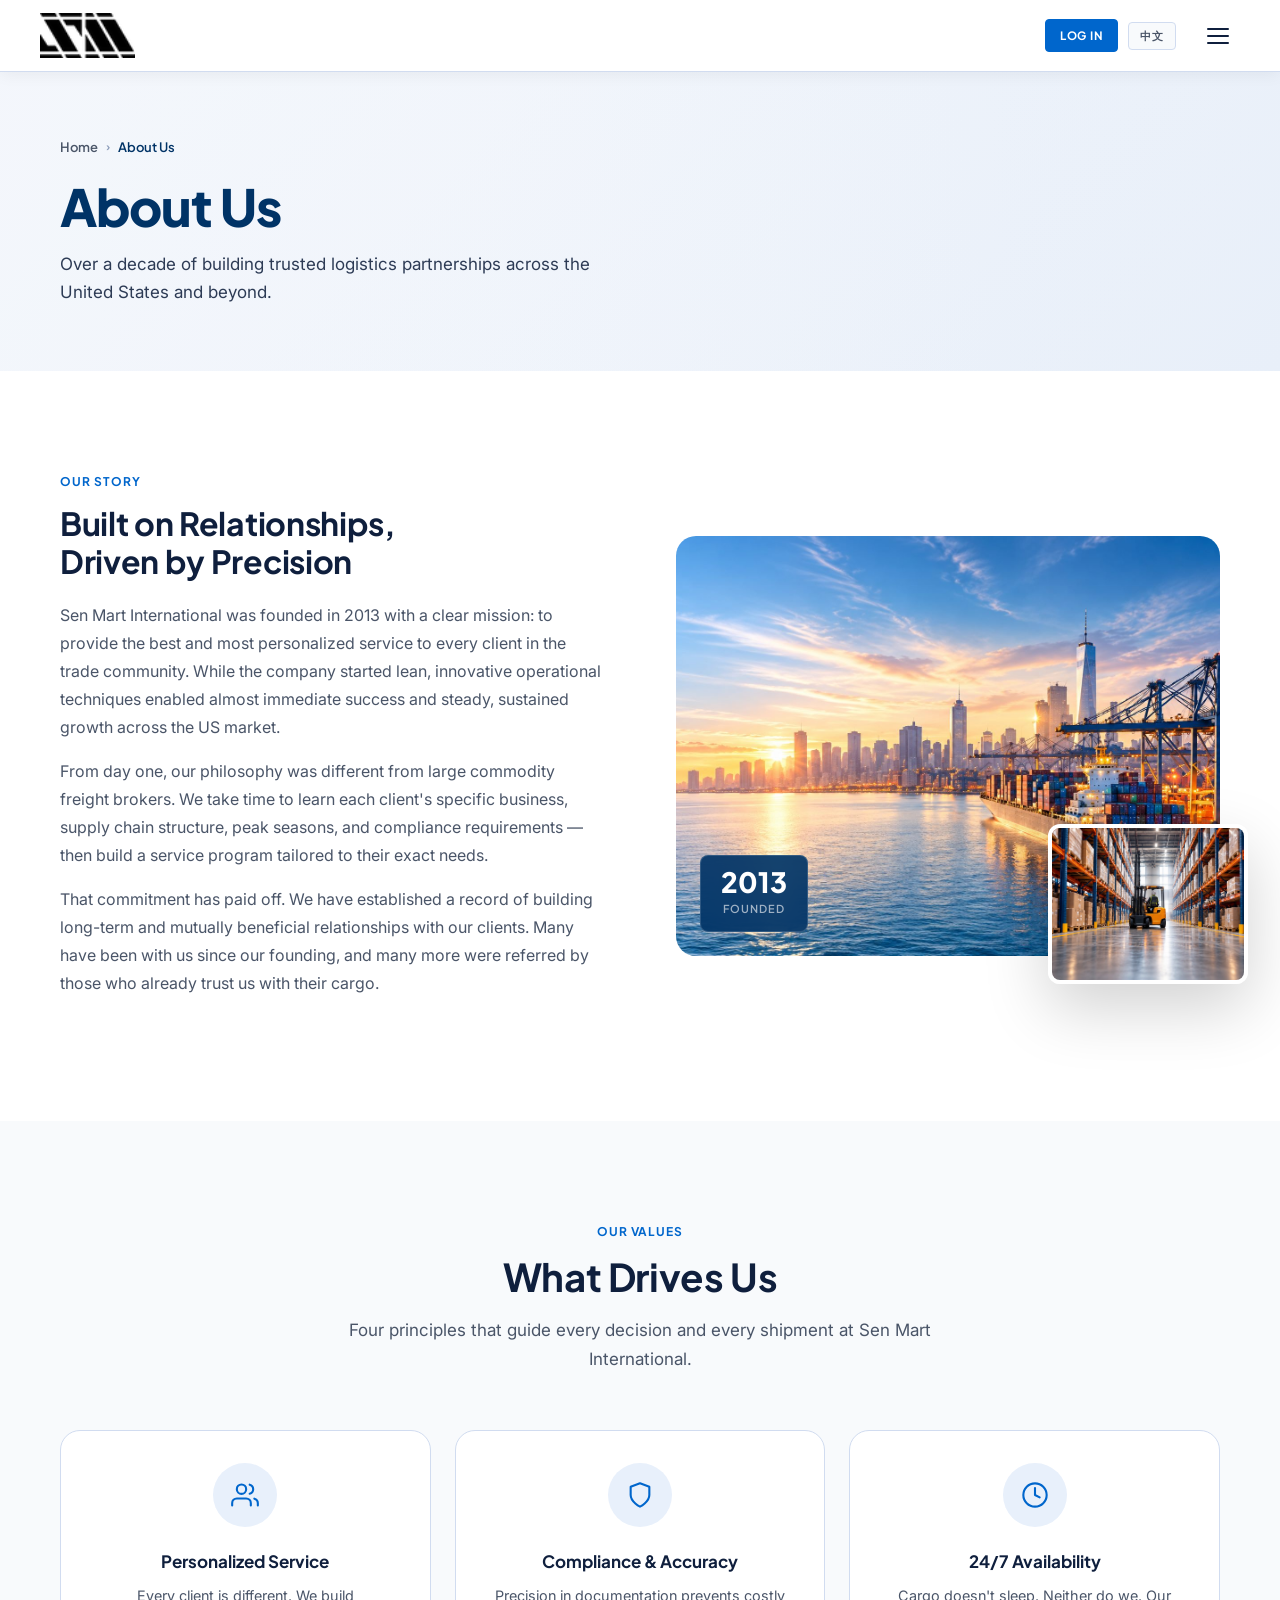
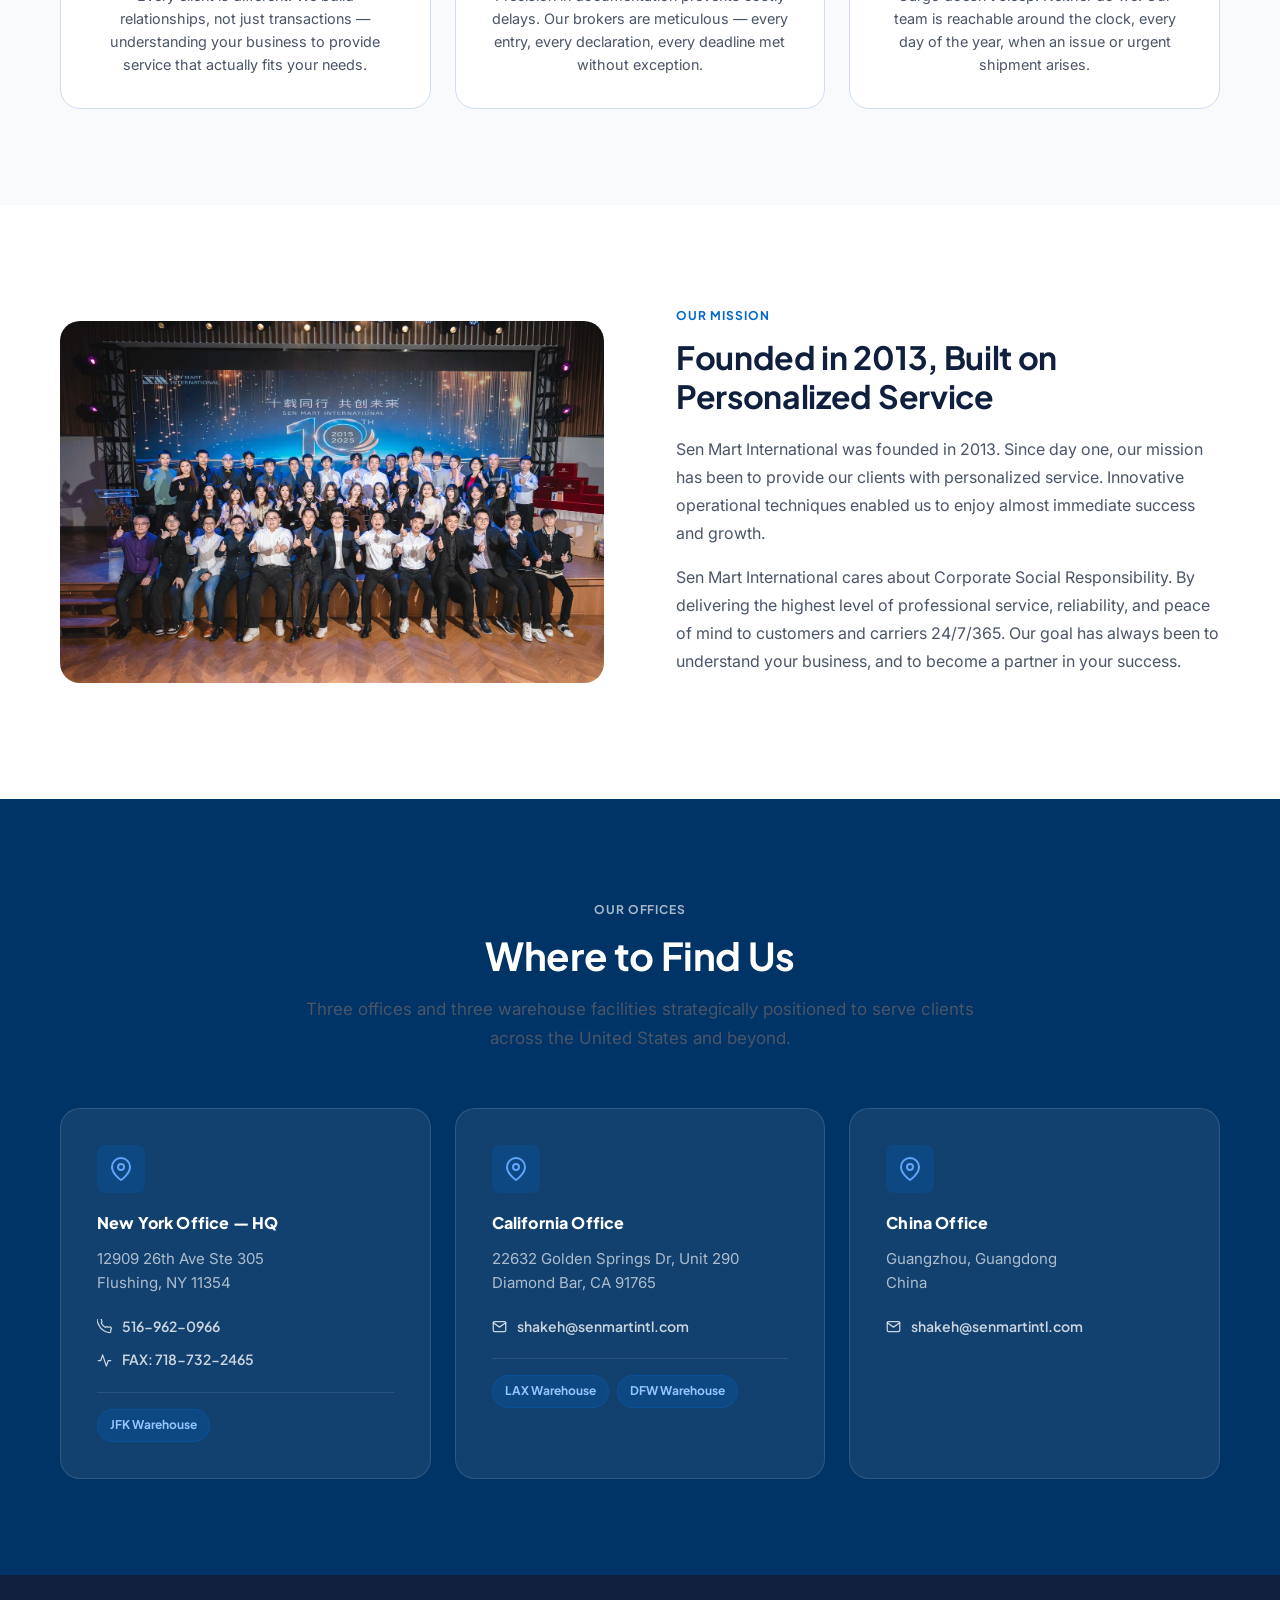
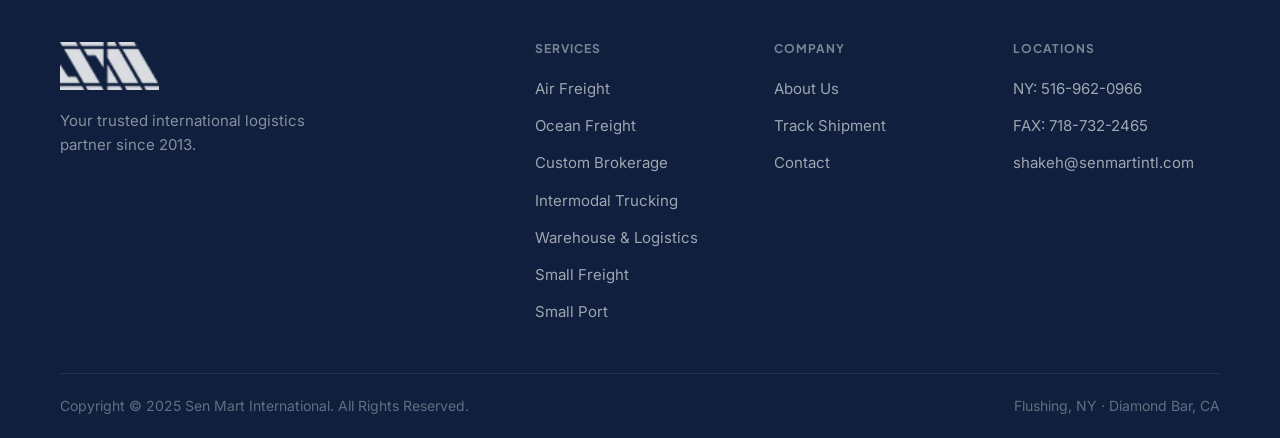
==== about.html @ 5fd3fb61 "Add Log In button (Small Freight sign-in) to the nav on every page Co-Authored-By: Claude Opus 5.5 (" ====
﻿<!DOCTYPE html>
<html lang="en">
<head>
  <meta charset="UTF-8" />
  <meta name="viewport" content="width=device-width, initial-scale=1.0" />
  <title>About Us — Sen Mart International</title>
  <meta name="description" content="Sen Mart International — founded 2013. A personalized international freight forwarding company with offices in New York and California." />
  <link rel="preconnect" href="https://fonts.googleapis.com" />
  <link rel="preconnect" href="https://fonts.gstatic.com" crossorigin />
  <link href="https://fonts.googleapis.com/css2?family=Plus+Jakarta+Sans:wght@400;500;600;700;800&family=Inter:wght@400;500;600&display=swap" rel="stylesheet" />
  <link rel="stylesheet" href="styles.css" />
</head>
<body class="inner-page">

  <div class="scroll-progress" id="scrollProgress"></div>

  <nav class="nav" id="navbar">
    <div class="container nav-inner">
      <a href="index.html" class="nav-logo">
        <img src="logo.png" alt="Sen Mart International" class="nav-logo-img" />
      </a>
      <ul class="nav-links" id="navLinks">
        <li><a href="index.html" class="nav-link" data-zh="首页">HOME</a></li>
        <li><a href="freight-forwarding.html" class="nav-link" data-zh="货运代理">FREIGHT FORWARDING</a></li>
        <li><a href="custom-brokerage.html" class="nav-link" data-zh="报关行">CUSTOM BROKERAGE</a></li>
        <li><a href="intermodal.html" class="nav-link" data-zh="多式联运">INTERMODAL</a></li>
        <li><a href="warehouse.html" class="nav-link" data-zh="仓储">WAREHOUSE</a></li>
        <li><a href="track.html" class="nav-link" data-zh="货运追踪">TRACK</a></li>
        <li><a href="https://coolcopa0303-png.github.io/smallfreight/login/" target="_blank" rel="noopener" class="nav-link" data-zh="小货运输">SMALL FREIGHT</a></li>
        <li><a href="small-port.html" class="nav-link">SMALL PORT</a></li>
        <li><a href="about.html" class="nav-link" data-zh="关于我们">ABOUT US</a></li>
        <li><a href="contact.html" class="nav-link" data-zh="联系我们">CONTACT</a></li>
      </ul>
      <div class="nav-actions">
        <a href="https://coolcopa0303-png.github.io/smallfreight/login/" target="_blank" rel="noopener" class="nav-login" data-zh="登录">Log In</a>
        <button class="lang-toggle" id="langToggle" aria-label="Switch language">中文</button>
      </div>
      <button class="hamburger" id="hamburger" aria-label="Toggle navigation" aria-expanded="false">
        <span></span><span></span><span></span>
      </button>
    </div>
  </nav>

  <div class="mobile-drawer" id="mobileDrawer">
    <ul>
      <li><a href="index.html" class="mobile-nav-link" data-zh="首页">HOME</a></li>
      <li><a href="freight-forwarding.html" class="mobile-nav-link" data-zh="货运代理">FREIGHT FORWARDING</a></li>
      <li><a href="custom-brokerage.html" class="mobile-nav-link" data-zh="报关行">CUSTOM BROKERAGE</a></li>
      <li><a href="intermodal.html" class="mobile-nav-link" data-zh="多式联运">INTERMODAL</a></li>
      <li><a href="warehouse.html" class="mobile-nav-link" data-zh="仓储">WAREHOUSE</a></li>
      <li><a href="track.html" class="mobile-nav-link" data-zh="货运追踪">TRACK</a></li>
      <li><a href="https://coolcopa0303-png.github.io/smallfreight/login/" target="_blank" rel="noopener" class="mobile-nav-link" data-zh="小货运输">SMALL FREIGHT</a></li>
      <li><a href="small-port.html" class="mobile-nav-link">SMALL PORT</a></li>
      <li><a href="about.html" class="mobile-nav-link" data-zh="关于我们">ABOUT US</a></li>
      <li><a href="contact.html" class="mobile-nav-link" data-zh="联系我们">CONTACT</a></li>
      <li><a href="https://coolcopa0303-png.github.io/smallfreight/login/" target="_blank" rel="noopener" class="mobile-nav-link" data-zh="登录 Small Freight">LOG IN — SMALL FREIGHT</a></li>
      <li><a href="tel:5169620966" class="mobile-nav-link mobile-cta">516-962-0966</a></li>
    </ul>
  </div>

  <!-- PAGE BANNER -->
  <div class="page-banner">
    <div class="page-banner-bg" style="background-image: url('https://images.unsplash.com/photo-1578575437130-527eed3abbec?w=1400&q=80');"></div>
    <div class="container page-banner-inner">
      <div class="breadcrumb">
        <a href="index.html">Home</a>
        <span class="breadcrumb-sep">›</span>
        <span class="breadcrumb-current" data-zh="关于我们">About Us</span>
      </div>
      <h1 data-zh="关于我们">About Us</h1>
      <p class="page-banner-desc" data-zh="十余年来，在美国及全球建立值得信赖的物流合作伙伴关系。">Over a decade of building trusted logistics partnerships across the United States and beyond.</p>
    </div>
  </div>

  <!-- OUR STORY -->
  <section class="page-section">
    <div class="container">
      <div class="two-col-content">
        <div class="content-block">
          <span class="eyebrow reveal" data-zh="我们的故事">Our Story</span>
          <h2 class="reveal" data-zh="以信任为基础，<br />以精准为驱动">Built on Relationships,<br />Driven by Precision</h2>
          <p class="reveal" data-zh="Sen Mart International于2013年成立，使命明确：为贸易社区的每位客户提供最优质、最个性化的服务。公司起步精简，创新的运营技术使其迅速取得成功，并在美国市场实现了稳定持续的增长。">Sen Mart International was founded in 2013 with a clear mission: to provide the best and most personalized service to every client in the trade community. While the company started lean, innovative operational techniques enabled almost immediate success and steady, sustained growth across the US market.</p>
          <p class="reveal" data-zh="从第一天起，我们的理念就与大型商品货运代理不同。我们花时间了解每位客户的具体业务、供应链结构、旺季和合规要求——然后构建量身定制的服务方案。">From day one, our philosophy was different from large commodity freight brokers. We take time to learn each client's specific business, supply chain structure, peak seasons, and compliance requirements — then build a service program tailored to their exact needs.</p>
          <p class="reveal" data-zh="这种承诺已经得到回报。我们建立了与客户长期互利关系的良好记录。许多客户自创立以来一直与我们合作，更多客户是由已经信任我们运输其货物的客户推荐而来。">That commitment has paid off. We have established a record of building long-term and mutually beneficial relationships with our clients. Many have been with us since our founding, and many more were referred by those who already trust us with their cargo.</p>
        </div>
        <div class="about-visual reveal">
          <div class="about-img-wrap">
            <img src="image/hero-port.jpg" alt="Container port and city skyline at sunset" class="about-img" loading="lazy" />
            <div class="about-badge">
              <div class="about-badge-number">2013</div>
              <div class="about-badge-label" data-zh="成立">Founded</div>
            </div>
          </div>
          <div class="about-img-secondary">
            <img src="image/svc-warehouse.jpg" alt="Forklift in a warehouse aisle" loading="lazy" />
          </div>
        </div>
      </div>
    </div>
  </section>

  <!-- VALUES -->
  <section class="page-section page-section-alt">
    <div class="container">
      <div class="section-header reveal">
        <span class="eyebrow" data-zh="我们的价值观">Our Values</span>
        <h2 data-zh="我们的驱动力">What Drives Us</h2>
        <p class="section-desc" data-zh="四项原则指导着Sen Mart International每一个决策和每一批货物的运输。">Four principles that guide every decision and every shipment at Sen Mart International.</p>
      </div>
      <div class="info-cards stagger-reveal">
        <div class="info-card">
          <div class="info-card-icon">
            <svg width="28" height="28" viewBox="0 0 24 24" fill="none" stroke="currentColor" stroke-width="1.8" stroke-linecap="round" stroke-linejoin="round"><path d="M17 21v-2a4 4 0 00-4-4H5a4 4 0 00-4 4v2"/><circle cx="9" cy="7" r="4"/><path d="M23 21v-2a4 4 0 00-3-3.87"/><path d="M16 3.13a4 4 0 010 7.75"/></svg>
          </div>
          <h3 data-zh="个性化服务">Personalized Service</h3>
          <p data-zh="每位客户都与众不同。我们建立关系，而不仅仅是交易——深入了解您的业务，提供真正符合您需求的服务。">Every client is different. We build relationships, not just transactions — understanding your business to provide service that actually fits your needs.</p>
        </div>
        <div class="info-card">
          <div class="info-card-icon">
            <svg width="28" height="28" viewBox="0 0 24 24" fill="none" stroke="currentColor" stroke-width="1.8" stroke-linecap="round" stroke-linejoin="round"><path d="M12 22s8-4 8-10V5l-8-3-8 3v7c0 6 8 10 8 10z"/></svg>
          </div>
          <h3 data-zh="合规与准确性">Compliance & Accuracy</h3>
          <p data-zh="文件的精准性可以防止昂贵的延误。我们的报关行一丝不苟——每一份报关，每一份申报，每一个截止日期都毫无例外地准时完成。">Precision in documentation prevents costly delays. Our brokers are meticulous — every entry, every declaration, every deadline met without exception.</p>
        </div>
        <div class="info-card">
          <div class="info-card-icon">
            <svg width="28" height="28" viewBox="0 0 24 24" fill="none" stroke="currentColor" stroke-width="1.8" stroke-linecap="round" stroke-linejoin="round"><circle cx="12" cy="12" r="10"/><polyline points="12 6 12 12 16 14"/></svg>
          </div>
          <h3 data-zh="全年无休">24/7 Availability</h3>
          <p data-zh="货物不会休息，我们也不会。当问题或紧急货物出现时，我们的团队全年每天24小时都可联系到。">Cargo doesn't sleep. Neither do we. Our team is reachable around the clock, every day of the year, when an issue or urgent shipment arises.</p>
        </div>
      </div>
    </div>
  </section>

  <!-- IT FOCUS -->
  <section class="page-section">
    <div class="container">
      <div class="two-col-content">
        <div class="two-col-img reveal" style="aspect-ratio: 3 / 2;">
          <img src="image/about-event-5.jpg" alt="Sen Mart International team at the 10th anniversary celebration" />
        </div>
        <div class="content-block">
          <span class="eyebrow reveal" data-zh="我们的使命">Our Mission</span>
          <h2 class="reveal" data-zh="自2013年起，致力于个性化服务">Founded in 2013, Built on Personalized Service</h2>
          <p class="reveal" data-zh="Sen Mart International自成立以来，使命始终如一：为客户提供个性化服务。创新的运营理念让我们几乎从一开始就实现了快速成长。">Sen Mart International was founded in 2013. Since day one, our mission has been to provide our clients with personalized service. Innovative operational techniques enabled us to enjoy almost immediate success and growth.</p>
          <p class="reveal" data-zh="Sen Mart International重视企业社会责任。我们全年无休、每天24小时为客户和承运商提供最高水准的专业服务、可靠保障与安心体验。我们的目标始终是深入了解您的业务，成为您成功路上的合作伙伴。">Sen Mart International cares about Corporate Social Responsibility. By delivering the highest level of professional service, reliability, and peace of mind to customers and carriers 24/7/365. Our goal has always been to understand your business, and to become a partner in your success.</p>
        </div>
      </div>
    </div>
  </section>

  <!-- LOCATIONS -->
  <section class="section section-dark">
    <div class="container">
      <div class="section-header reveal section-header-light">
        <span class="eyebrow eyebrow-light" data-zh="我们的办公室">Our Offices</span>
        <h2 class="text-white" data-zh="在哪里找到我们">Where to Find Us</h2>
        <p class="section-desc text-white-70" data-zh="三个办公室和三个仓储设施战略性布局，服务美国各地及全球客户。">Three offices and three warehouse facilities strategically positioned to serve clients across the United States and beyond.</p>
      </div>
      <div class="offices-grid stagger-reveal">
        <div class="office-card">
          <div class="office-icon">
            <svg width="24" height="24" viewBox="0 0 24 24" fill="none" stroke="currentColor" stroke-width="2" stroke-linecap="round" stroke-linejoin="round"><path d="M21 10c0 7-9 13-9 13s-9-6-9-13a9 9 0 0118 0z"/><circle cx="12" cy="10" r="3"/></svg>
          </div>
          <div class="office-region" data-zh="纽约办公室 — 总部">New York Office — HQ</div>
          <div class="office-address">12909 26th Ave Ste 305<br />Flushing, NY 11354</div>
          <div class="office-contacts">
            <a href="tel:5169620966" class="office-contact-row">
              <svg width="15" height="15" viewBox="0 0 24 24" fill="none" stroke="currentColor" stroke-width="2" stroke-linecap="round" stroke-linejoin="round"><path d="M22 16.92v3a2 2 0 01-2.18 2 19.79 19.79 0 01-8.63-3.07A19.5 19.5 0 013.07 9.81 19.79 19.79 0 01.01 1.18a2 2 0 012-2.18h3a2 2 0 012 1.72 12.84 12.84 0 00.7 2.81 2 2 0 01-.45 2.11L6.91 6.91a16 16 0 006.72 6.72l.71-.71a2 2 0 012.11-.45 12.84 12.84 0 002.81.7A2 2 0 0122 16.92z"/></svg>
              516-962-0966
            </a>
            <div class="office-contact-row">
              <svg width="15" height="15" viewBox="0 0 24 24" fill="none" stroke="currentColor" stroke-width="2" stroke-linecap="round" stroke-linejoin="round"><polyline points="22 12 18 12 15 21 9 3 6 12 2 12"/></svg>
              FAX: 718-732-2465
            </div>
          </div>
          <div class="office-warehouse"><span class="warehouse-tag">JFK Warehouse</span></div>
        </div>
        <div class="office-card">
          <div class="office-icon">
            <svg width="24" height="24" viewBox="0 0 24 24" fill="none" stroke="currentColor" stroke-width="2" stroke-linecap="round" stroke-linejoin="round"><path d="M21 10c0 7-9 13-9 13s-9-6-9-13a9 9 0 0118 0z"/><circle cx="12" cy="10" r="3"/></svg>
          </div>
          <div class="office-region" data-zh="加州办公室">California Office</div>
          <div class="office-address">22632 Golden Springs Dr, Unit 290<br />Diamond Bar, CA 91765</div>
          <div class="office-contacts">
            <a href="mailto:shakeh@senmartintl.com" class="office-contact-row">
              <svg width="15" height="15" viewBox="0 0 24 24" fill="none" stroke="currentColor" stroke-width="2" stroke-linecap="round" stroke-linejoin="round"><path d="M4 4h16c1.1 0 2 .9 2 2v12c0 1.1-.9 2-2 2H4c-1.1 0-2-.9-2-2V6c0-1.1.9-2 2-2z"/><polyline points="22,6 12,13 2,6"/></svg>
              shakeh@senmartintl.com
            </a>
          </div>
          <div class="office-warehouse">
            <span class="warehouse-tag">LAX Warehouse</span>
            <span class="warehouse-tag">DFW Warehouse</span>
          </div>
        </div>

        <div class="office-card">
          <div class="office-icon">
            <svg width="24" height="24" viewBox="0 0 24 24" fill="none" stroke="currentColor" stroke-width="2" stroke-linecap="round" stroke-linejoin="round"><path d="M21 10c0 7-9 13-9 13s-9-6-9-13a9 9 0 0118 0z"/><circle cx="12" cy="10" r="3"/></svg>
          </div>
          <div class="office-region" data-zh="中国办公室">China Office</div>
          <div class="office-address">Guangzhou, Guangdong<br />China</div>
          <div class="office-contacts">
            <a href="mailto:shakeh@senmartintl.com" class="office-contact-row">
              <svg width="15" height="15" viewBox="0 0 24 24" fill="none" stroke="currentColor" stroke-width="2" stroke-linecap="round" stroke-linejoin="round"><path d="M4 4h16c1.1 0 2 .9 2 2v12c0 1.1-.9 2-2 2H4c-1.1 0-2-.9-2-2V6c0-1.1.9-2 2-2z"/><polyline points="22,6 12,13 2,6"/></svg>
              shakeh@senmartintl.com
            </a>
          </div>
        </div>
      </div>
    </div>
  </section>

  <footer class="footer">
    <div class="container">
      <div class="footer-top">
        <div class="footer-brand">
          <a href="index.html" class="nav-logo footer-logo">
            <img src="logo.png" alt="Sen Mart International" class="nav-logo-img footer-logo-img" />
          </a>
          <p class="footer-tagline" data-zh="自2013年起，您值得信赖的国际物流合作伙伴。">Your trusted international logistics partner since 2013.</p>
        </div>
        <div class="footer-links-wrap">
          <div class="footer-col">
            <div class="footer-col-title" data-zh="服务">Services</div>
            <ul>
              <li><a href="freight-forwarding.html" data-zh="空运">Air Freight</a></li>
              <li><a href="freight-forwarding.html" data-zh="海运">Ocean Freight</a></li>
              <li><a href="custom-brokerage.html" data-zh="报关行">Custom Brokerage</a></li>
              <li><a href="intermodal.html" data-zh="多式联运">Intermodal Trucking</a></li>
              <li><a href="warehouse.html" data-zh="仓储与物流">Warehouse & Logistics</a></li>
              <li><a href="https://coolcopa0303-png.github.io/smallfreight/login/" target="_blank" rel="noopener" data-zh="小货运输">Small Freight</a></li>
              <li><a href="small-port.html">Small Port</a></li>
            </ul>
          </div>
          <div class="footer-col">
            <div class="footer-col-title" data-zh="公司">Company</div>
            <ul>
              <li><a href="about.html" data-zh="关于我们">About Us</a></li>
              <li><a href="track.html" data-zh="货运追踪">Track Shipment</a></li>
              <li><a href="contact.html" data-zh="联系我们">Contact</a></li>
            </ul>
          </div>
          <div class="footer-col">
            <div class="footer-col-title" data-zh="联系方式">Locations</div>
            <ul>
              <li><a href="tel:5169620966">NY: 516-962-0966</a></li>
              <li><a href="tel:7187322465">FAX: 718-732-2465</a></li>
              <li><a href="mailto:shakeh@senmartintl.com">shakeh@senmartintl.com</a></li>
            </ul>
          </div>
        </div>
      </div>
      <div class="footer-bottom">
        <p data-zh="版权所有 &copy; 2025 Sen Mart International。保留所有权利。">Copyright &copy; 2025 Sen Mart International. All Rights Reserved.</p>
        <p class="footer-credit">Flushing, NY · Diamond Bar, CA</p>
      </div>
    </div>
  </footer>

  <script src="main.js"></script>
</body>
</html>
---- styles.css ----
/* =====================================================
   SEN MART INTERNATIONAL — styles.css
   DESIGN.md compliant · L2 Interaction Tier
   ===================================================== */

@import url('https://fonts.googleapis.com/css2?family=Plus+Jakarta+Sans:wght@400;500;600;700;800&family=Inter:wght@400;500;600&display=swap');

/* ======================== DESIGN TOKENS ======================== */
:root {
  --bg: #FFFFFF;
  --surface: #F8FAFC;
  --surface-alt: #EEF3F9;
  --surface-hover: #E8F0F9;

  --border: #D1DCF0;
  --border-hover: #0066CC;

  --text: #0F1F3D;
  --text-secondary: #4A5568;
  --text-tertiary: #8A9AB8;

  --accent: #0066CC;
  --accent-hover: #0052A3;
  --accent-dark: #003366;
  --accent-light: #E8F0FB;

  --bg-rgb: 255, 255, 255;
  --accent-rgb: 0, 102, 204;
  --accent-dark-rgb: 0, 51, 102;

  --success: #16A34A;
  --error: #DC2626;
  --warning: #D97706;

  --radius: 8px;
  --radius-lg: 12px;
  --radius-xl: 20px;

  --nav-h: 72px;
  --container: 1240px;
  --section-v: 96px;

  --shadow-subtle: 0 2px 8px rgba(0,0,0,0.06);
  --shadow-elevated: 0 12px 40px rgba(var(--accent-rgb), 0.1);
  --shadow-modal: 0 24px 64px rgba(0,0,0,0.18);

  --font-head: 'Plus Jakarta Sans', -apple-system, BlinkMacSystemFont, sans-serif;
  --font-body: 'Inter', -apple-system, BlinkMacSystemFont, sans-serif;

  --transition-fast: 0.2s ease;
  --transition-base: 0.3s cubic-bezier(0.16, 1, 0.3, 1);
  --transition-slow: 0.7s cubic-bezier(0.16, 1, 0.3, 1);
}

/* ======================== RESET ======================== */
*, *::before, *::after { box-sizing: border-box; margin: 0; padding: 0; }
html { scroll-behavior: smooth; font-size: 16px; margin: 0; padding: 0; background: var(--accent-dark); }
body { margin: 0 !important; padding: 0 !important; background: var(--accent-dark); }
[id] { scroll-margin-top: calc(var(--nav-h) + 16px); }
body {
  font-family: var(--font-body);
  color: var(--text);
  background: var(--bg);
  line-height: 1.7;
  overflow-x: hidden;
  -webkit-font-smoothing: antialiased;
}
img { display: block; max-width: 100%; height: auto; }
a { color: inherit; }
ul { list-style: none; }
button { font-family: inherit; }

/* ======================== SCROLL PROGRESS ======================== */
.scroll-progress { display: none; }

/* ======================== CONTAINER ======================== */
.container {
  max-width: var(--container);
  margin: 0 auto;
  padding: 0 40px;
}

/* ======================== REVEAL ANIMATION ======================== */
.reveal {
  opacity: 0;
  transform: translateY(32px);
  transition: opacity var(--transition-slow), transform var(--transition-slow);
}
.reveal.in-view {
  opacity: 1;
  transform: translateY(0);
}
.stagger-reveal.in-view > *:nth-child(1) { transition-delay: 0s; }
.stagger-reveal.in-view > *:nth-child(2) { transition-delay: 0.08s; }
.stagger-reveal.in-view > *:nth-child(3) { transition-delay: 0.16s; }
.stagger-reveal.in-view > *:nth-child(4) { transition-delay: 0.24s; }
.stagger-reveal.in-view > *:nth-child(5) { transition-delay: 0.32s; }
.stagger-reveal > * {
  opacity: 0;
  transform: translateY(28px);
  transition: opacity var(--transition-slow), transform var(--transition-slow);
}
.stagger-reveal.in-view > * {
  opacity: 1;
  transform: translateY(0);
}

@media (prefers-reduced-motion: reduce) {
  *, *::before, *::after {
    animation-duration: 0.01ms !important;
    transition-duration: 0.01ms !important;
    scroll-behavior: auto !important;
  }
  .reveal, .stagger-reveal > * { opacity: 1; transform: none; }
}

/* ======================== BUTTONS ======================== */
.btn-primary {
  display: inline-flex;
  align-items: center;
  gap: 8px;
  padding: 14px 28px;
  background: var(--accent);
  color: #ffffff;
  font-family: var(--font-head);
  font-size: 0.9375rem;
  font-weight: 700;
  border: 2px solid var(--accent);
  border-radius: var(--radius);
  text-decoration: none;
  cursor: pointer;
  white-space: nowrap;
  transition: background var(--transition-fast), border-color var(--transition-fast),
              transform 0.15s ease, box-shadow var(--transition-fast);
}
.btn-primary:hover {
  background: var(--accent-hover);
  border-color: var(--accent-hover);
  transform: translateY(-2px);
  box-shadow: 0 8px 24px rgba(var(--accent-rgb), 0.3);
}
.btn-primary:active { transform: translateY(0) scale(0.98); box-shadow: none; }
.btn-primary:focus-visible { outline: 3px solid rgba(var(--accent-rgb), 0.4); outline-offset: 3px; }
.btn-primary:disabled {
  background: var(--text-tertiary); border-color: var(--text-tertiary);
  cursor: not-allowed; transform: none; box-shadow: none;
}
.btn-sm { padding: 9px 18px; font-size: 0.8125rem; }
.btn-full { width: 100%; justify-content: center; }

.btn-ghost {
  display: inline-flex;
  align-items: center;
  gap: 8px;
  padding: 13px 27px;
  background: transparent;
  color: #ffffff;
  font-family: var(--font-head);
  font-size: 0.9375rem;
  font-weight: 700;
  border: 2px solid rgba(255,255,255,0.5);
  border-radius: var(--radius);
  text-decoration: none;
  cursor: pointer;
  white-space: nowrap;
  transition: background var(--transition-fast), border-color var(--transition-fast), transform 0.15s ease;
}
.btn-ghost:hover { background: rgba(255,255,255,0.12); border-color: #ffffff; transform: translateY(-2px); }
.btn-ghost:active { transform: translateY(0) scale(0.98); }
.btn-ghost:focus-visible { outline: 3px solid rgba(255,255,255,0.4); outline-offset: 3px; }

/* ======================== TYPOGRAPHY HELPERS ======================== */
.eyebrow {
  display: inline-block;
  font-family: var(--font-head);
  font-size: 0.75rem;
  font-weight: 700;
  letter-spacing: 0.08em;
  text-transform: uppercase;
  color: var(--accent);
  margin-bottom: 12px;
}
.eyebrow-light { color: rgba(255,255,255,0.65); }
.text-white { color: #ffffff; }
.text-white-70 { color: rgba(255,255,255,0.72); }

/* ======================== LOGO ======================== */
.nav-logo-img {
  height: 46px;
  width: auto;
  object-fit: contain;
  display: block;
  filter: brightness(0) invert(1);  /* white on dark hero */
  transition: filter var(--transition-fast);
}
.nav.scrolled .nav-logo-img { filter: brightness(0); }
.footer-logo-img {
  height: 48px;
  filter: brightness(0) invert(1) !important;
  opacity: 0.85;
}

/* ======================== NAVIGATION ======================== */
.nav {
  position: fixed;
  top: 0; left: 0; right: 0;
  z-index: 1000;
  height: var(--nav-h);
  background: var(--accent-dark);
  border-bottom: 1px solid transparent;
  transition: background 0.35s ease, border-color 0.35s ease, box-shadow 0.35s ease;
}
.nav.scrolled {
  background: rgba(var(--bg-rgb), 0.94);
  backdrop-filter: blur(12px);
  -webkit-backdrop-filter: blur(12px);
  border-bottom-color: var(--border);
  box-shadow: 0 2px 16px rgba(0,0,0,0.06);
}
.nav-inner {
  height: 100%;
  display: flex;
  align-items: center;
  justify-content: space-between;
  gap: 20px;
}
.nav > .nav-inner { max-width: 1440px; }
.nav-logo {
  display: flex;
  align-items: center;
  gap: 10px;
  text-decoration: none;
  flex-shrink: 0;
  padding: 3px 0;
}
.nav-logo-text {
  display: flex;
  flex-direction: column;
  font-family: var(--font-head);
  font-size: 0.875rem;
  font-weight: 800;
  color: #ffffff;
  line-height: 1.1;
  letter-spacing: 0.04em;
  transition: color var(--transition-fast);
}
.nav-logo-sub {
  font-size: 0.6rem;
  font-weight: 600;
  letter-spacing: 0.1em;
  opacity: 0.75;
}
.nav.scrolled .nav-logo-text { color: var(--text); }
.nav-links {
  display: flex;
  align-items: center;
  gap: 2px;
  list-style: none;
}
.nav-link {
  color: rgba(255,255,255,0.88);
  font-family: var(--font-head);
  font-size: 0.78rem;
  font-weight: 600;
  text-decoration: none;
  padding: 6px 7px;
  position: relative;
  transition: color var(--transition-fast);
  letter-spacing: 0.01em;
  white-space: nowrap;
}
.nav-link::after {
  content: '';
  position: absolute;
  bottom: 0; left: 10px; right: 10px;
  height: 2px;
  background: var(--accent);
  transform: scaleX(0);
  transition: transform 0.3s ease;
}
.nav-link:hover::after { transform: scaleX(1); }
.nav-link:hover { color: #ffffff; }
.nav.scrolled .nav-link { color: var(--text-secondary); }
.nav.scrolled .nav-link:hover { color: var(--accent); }
/* ======================== LANG TOGGLE ======================== */
.lang-toggle {
  font-family: var(--font-head);
  font-size: 0.7rem;
  font-weight: 700;
  letter-spacing: 0.08em;
  color: rgba(255,255,255,0.88);
  background: rgba(255,255,255,0.12);
  border: 1px solid rgba(255,255,255,0.28);
  border-radius: 4px;
  padding: 5px 11px;
  cursor: pointer;
  transition: background var(--transition-fast), color var(--transition-fast), border-color var(--transition-fast);
  white-space: nowrap;
  flex-shrink: 0;
}
.lang-toggle:hover {
  background: rgba(255,255,255,0.22);
  color: #ffffff;
  border-color: rgba(255,255,255,0.5);
}
.nav-actions { display: flex; align-items: center; gap: 10px; flex-shrink: 0; }
.nav-login {
  font-family: var(--font-head);
  font-size: 0.72rem;
  font-weight: 700;
  letter-spacing: 0.06em;
  text-transform: uppercase;
  color: #ffffff;
  background: var(--accent);
  border: 1px solid var(--accent);
  border-radius: 4px;
  padding: 6px 14px;
  text-decoration: none;
  white-space: nowrap;
  transition: background var(--transition-fast), border-color var(--transition-fast);
}
.nav-login:hover { background: var(--accent-hover); border-color: var(--accent-hover); }
.nav.scrolled .lang-toggle,
body.inner-page .lang-toggle {
  color: var(--text-secondary);
  background: var(--surface);
  border-color: var(--border);
}
.nav.scrolled .lang-toggle:hover,
body.inner-page .lang-toggle:hover {
  color: var(--accent);
  background: var(--accent-light);
  border-color: var(--accent);
}

.hamburger {
  display: none;
  flex-direction: column;
  gap: 5px;
  background: transparent;
  border: none;
  cursor: pointer;
  padding: 8px;
  min-width: 44px; min-height: 44px;
  justify-content: center; align-items: center;
}
.hamburger span {
  display: block;
  width: 22px; height: 2px;
  background: #ffffff;
  border-radius: 2px;
  transition: transform 0.3s ease, opacity 0.3s ease;
}
.nav.scrolled .hamburger span { background: var(--text); }
.hamburger.open span:nth-child(1) { transform: translateY(7px) rotate(45deg); }
.hamburger.open span:nth-child(2) { opacity: 0; }
.hamburger.open span:nth-child(3) { transform: translateY(-7px) rotate(-45deg); }

/* Mobile Drawer */
.mobile-drawer {
  position: fixed;
  top: var(--nav-h); left: 0; right: 0;
  background: rgba(var(--bg-rgb), 0.98);
  backdrop-filter: blur(16px);
  border-bottom: 1px solid var(--border);
  padding: 20px 24px 28px;
  z-index: 999;
  transform: translateY(-110%);
  transition: transform 0.35s cubic-bezier(0.16, 1, 0.3, 1);
  box-shadow: 0 8px 32px rgba(0,0,0,0.1);
}
.mobile-drawer.open { transform: translateY(0); }
.mobile-drawer ul { display: flex; flex-direction: column; gap: 4px; }
.mobile-nav-link {
  display: block;
  padding: 12px 16px;
  font-family: var(--font-head);
  font-size: 1rem;
  font-weight: 600;
  color: var(--text);
  text-decoration: none;
  border-radius: var(--radius);
  transition: background var(--transition-fast), color var(--transition-fast);
  min-height: 44px;
  display: flex; align-items: center;
}
.mobile-nav-link:hover { background: var(--accent-light); color: var(--accent); }
.mobile-cta { color: var(--accent); font-size: 1.125rem; font-weight: 700; }

/* ======================== HERO ======================== */
.hero {
  position: relative;
  min-height: 100vh;
  display: flex;
  align-items: center;
  overflow: hidden;
}
.hero-bg {
  position: absolute;
  inset: 0;
  z-index: 0;
}
.hero-bg-img {
  width: 100%; height: 100%;
  object-fit: cover;
  object-position: center;
  transform: scale(1.05);
  transition: transform 8s ease-out;
}
.hero-bg-img.loaded { transform: scale(1); }
.hero-overlay {
  position: absolute;
  inset: 0;
  background: linear-gradient(
    135deg,
    rgba(0, 33, 77, 0.88) 0%,
    rgba(0, 51, 102, 0.82) 40%,
    rgba(0, 30, 60, 0.70) 100%
  );
}
.hero-glow {
  position: absolute;
  bottom: -10%;
  right: -5%;
  width: 600px; height: 600px;
  border-radius: 50%;
  background: radial-gradient(circle, rgba(var(--accent-rgb), 0.2) 0%, transparent 70%);
  pointer-events: none;
}
.hero-content {
  position: relative;
  z-index: 1;
  padding-top: var(--nav-h);
  padding-bottom: 80px;
}
.hero-eyebrow {
  display: inline-flex;
  align-items: center;
  gap: 10px;
  font-family: var(--font-head);
  font-size: 0.8125rem;
  font-weight: 600;
  color: rgba(255,255,255,0.7);
  letter-spacing: 0.04em;
  margin-bottom: 20px;
}
.tag-dot {
  width: 8px; height: 8px;
  border-radius: 50%;
  background: var(--accent);
  flex-shrink: 0;
  box-shadow: 0 0 8px rgba(var(--accent-rgb), 0.8);
  animation: pulseDot 2.5s ease-in-out infinite;
}
@keyframes pulseDot {
  0%, 100% { opacity: 1; transform: scale(1); }
  50% { opacity: 0.6; transform: scale(0.8); }
}
.hero-title {
  font-family: var(--font-head);
  font-size: clamp(2.8rem, 5vw, 4.5rem);
  font-weight: 800;
  color: #ffffff;
  line-height: 1.08;
  letter-spacing: -0.02em;
  margin-bottom: 24px;
}
.hero-title-accent {
  color: rgba(255,255,255,0.5);
  font-style: italic;
}
.hero-desc {
  font-family: var(--font-body);
  font-size: clamp(1rem, 1.5vw, 1.125rem);
  color: rgba(255,255,255,0.78);
  line-height: 1.7;
  max-width: 600px;
  margin-bottom: 36px;
}
.hero-actions {
  display: flex;
  gap: 16px;
  flex-wrap: wrap;
  margin-bottom: 60px;
}
.hero-services {
  display: flex;
  gap: 0;
  border: 1px solid rgba(255,255,255,0.15);
  border-radius: var(--radius-lg);
  overflow: hidden;
  backdrop-filter: blur(8px);
  background: rgba(255,255,255,0.06);
  max-width: fit-content;
}
.hero-service-item {
  display: flex;
  align-items: center;
  gap: 8px;
  padding: 14px 20px;
  color: rgba(255,255,255,0.78);
  font-family: var(--font-head);
  font-size: 0.8125rem;
  font-weight: 600;
  text-decoration: none;
  border-right: 1px solid rgba(255,255,255,0.12);
  transition: background var(--transition-fast), color var(--transition-fast);
  white-space: nowrap;
}
.hero-service-item:last-child { border-right: none; }
.hero-service-item:hover { background: rgba(255,255,255,0.1); color: #ffffff; }
.hero-scroll-hint {
  position: absolute;
  bottom: 36px; left: 50%;
  transform: translateX(-50%);
  display: flex;
  flex-direction: column;
  align-items: center;
  gap: 8px;
  font-family: var(--font-head);
  font-size: 0.6875rem;
  font-weight: 600;
  letter-spacing: 0.1em;
  text-transform: uppercase;
  color: rgba(255,255,255,0.45);
  z-index: 1;
  animation: fadeInUp 1s 1.5s both;
}
.scroll-line {
  width: 1px;
  height: 40px;
  background: linear-gradient(to bottom, rgba(255,255,255,0.45), transparent);
  animation: scrollPulse 2s ease-in-out infinite;
}
@keyframes scrollPulse {
  0%, 100% { opacity: 0.4; transform: scaleY(1); }
  50% { opacity: 1; transform: scaleY(0.6); }
}
@keyframes fadeInUp {
  from { opacity: 0; transform: translateX(-50%) translateY(16px); }
  to { opacity: 1; transform: translateX(-50%) translateY(0); }
}

/* ======================== STATS ======================== */
.stats-section {
  background: var(--accent-dark);
  padding: 0;
}
.grid-stats {
  display: grid;
  grid-template-columns: repeat(4, 1fr);
}
.stat-item {
  padding: 48px 40px;
  border-right: 1px solid rgba(255,255,255,0.1);
  text-align: center;
}
.stat-item:last-child { border-right: none; }
.stat-number {
  font-family: var(--font-head);
  font-size: clamp(2rem, 3.5vw, 3rem);
  font-weight: 800;
  color: #ffffff;
  letter-spacing: -0.02em;
  line-height: 1;
  margin-bottom: 8px;
}
.stat-label {
  font-family: var(--font-head);
  font-size: 0.8125rem;
  font-weight: 600;
  color: rgba(255,255,255,0.55);
  letter-spacing: 0.04em;
  text-transform: uppercase;
}

/* ======================== SECTIONS ======================== */
.section { padding: var(--section-v) 0; }
.section-alt { background: var(--surface); }
.section-dark { background: var(--accent-dark); }

.section-header {
  text-align: center;
  max-width: 680px;
  margin: 0 auto 56px;
}
.section-header h2 {
  font-family: var(--font-head);
  font-size: clamp(1.8rem, 3vw, 2.5rem);
  font-weight: 700;
  color: var(--text);
  line-height: 1.2;
  letter-spacing: -0.01em;
  margin-bottom: 16px;
}
.section-desc {
  font-size: 1.0625rem;
  color: var(--text-secondary);
  line-height: 1.7;
}
.section-header-light h2 { color: #ffffff; }

/* ======================== SERVICE CARDS ======================== */
.grid-services {
  display: grid;
  grid-template-columns: repeat(3, 1fr);
  gap: 24px;
}
.card {
  background: var(--bg);
  border: 1px solid var(--border);
  border-radius: var(--radius-lg);
  padding: 32px;
  position: relative;
  overflow: hidden;
  transition: border-color var(--transition-base), box-shadow var(--transition-base), transform var(--transition-base);
}
.card::before {
  content: '';
  position: absolute;
  top: 0; left: 0; right: 0;
  height: 3px;
  background: var(--accent);
  transform: scaleX(0);
  transform-origin: left;
  transition: transform 0.35s cubic-bezier(0.16, 1, 0.3, 1);
}
.card:hover {
  border-color: var(--border-hover);
  box-shadow: var(--shadow-elevated);
  transform: translateY(-4px);
}
.card:hover::before { transform: scaleX(1); }
.card-service { display: flex; flex-direction: column; gap: 0; }

.service-icon {
  width: 56px; height: 56px;
  background: var(--accent-light);
  border-radius: var(--radius-lg);
  display: flex;
  align-items: center;
  justify-content: center;
  color: var(--accent);
  margin-bottom: 20px;
  transition: background var(--transition-base), color var(--transition-base), transform var(--transition-base);
}
.card:hover .service-icon {
  background: var(--accent);
  color: #ffffff;
  transform: translateY(-4px);
}
.card-service h3 {
  font-family: var(--font-head);
  font-size: 1.1875rem;
  font-weight: 700;
  color: var(--text);
  margin-bottom: 12px;
}
.card-service p {
  font-size: 0.9375rem;
  color: var(--text-secondary);
  line-height: 1.65;
  margin-bottom: 20px;
}
.service-list {
  list-style: none;
  display: flex;
  flex-direction: column;
  gap: 8px;
  margin-bottom: 24px;
  flex: 1;
}
.service-list li {
  display: flex;
  align-items: flex-start;
  gap: 10px;
  font-size: 0.875rem;
  color: var(--text-secondary);
}
.service-list li::before {
  content: '';
  width: 6px; height: 6px;
  border-radius: 50%;
  background: var(--accent);
  flex-shrink: 0;
  margin-top: 7px;
}
.service-link {
  display: inline-flex;
  align-items: center;
  gap: 6px;
  font-family: var(--font-head);
  font-size: 0.875rem;
  font-weight: 700;
  color: var(--accent);
  text-decoration: none;
  margin-top: auto;
  transition: gap var(--transition-fast), color var(--transition-fast);
}
.service-link:hover { gap: 10px; color: var(--accent-hover); }

/* ======================== TRACK ======================== */
.track-card {
  max-width: 700px;
  margin: 0 auto;
  background: var(--bg);
  border: 1px solid var(--border);
  border-radius: var(--radius-xl);
  padding: 40px 48px;
  box-shadow: var(--shadow-subtle);
}
.track-tabs {
  display: flex;
  gap: 4px;
  margin-bottom: 24px;
  background: var(--surface);
  border-radius: var(--radius);
  padding: 4px;
}
.track-tab {
  flex: 1;
  padding: 8px 12px;
  background: transparent;
  border: none;
  border-radius: 6px;
  font-family: var(--font-head);
  font-size: 0.8125rem;
  font-weight: 700;
  color: var(--text-tertiary);
  cursor: pointer;
  transition: background var(--transition-fast), color var(--transition-fast);
  min-height: 36px;
}
.track-tab.active {
  background: var(--bg);
  color: var(--accent);
  box-shadow: var(--shadow-subtle);
}
.track-tab:hover:not(.active) { color: var(--text); }
.track-form {
  display: flex;
  gap: 12px;
}
.track-input-wrap {
  flex: 1;
  position: relative;
}
.track-input-icon {
  position: absolute;
  left: 16px; top: 50%;
  transform: translateY(-50%);
  color: var(--text-tertiary);
  pointer-events: none;
}
.track-input {
  width: 100%;
  height: 52px;
  padding: 0 16px 0 48px;
  background: var(--surface);
  border: 1.5px solid var(--border);
  border-radius: var(--radius);
  font-family: var(--font-body);
  font-size: 0.9375rem;
  color: var(--text);
  outline: none;
  transition: border-color var(--transition-fast), box-shadow var(--transition-fast);
}
.track-input:focus {
  border-color: var(--accent);
  box-shadow: 0 0 0 3px rgba(var(--accent-rgb), 0.12);
  background: var(--bg);
}
.track-input::placeholder { color: var(--text-tertiary); }
.track-btn { height: 52px; white-space: nowrap; }
.track-result {
  margin-top: 20px;
  padding: 16px 20px;
  background: var(--accent-light);
  border-radius: var(--radius);
  display: flex;
  align-items: center;
  gap: 12px;
  font-size: 0.9375rem;
  color: var(--text-secondary);
}
.track-result-icon { color: var(--success); flex-shrink: 0; }

/* ======================== ABOUT ======================== */
.grid-2col {
  display: grid;
  grid-template-columns: 1fr 1fr;
  gap: 72px;
  align-items: center;
}
.about-text { display: flex; flex-direction: column; }
.about-text h2 {
  font-family: var(--font-head);
  font-size: clamp(1.8rem, 2.5vw, 2.5rem);
  font-weight: 700;
  color: var(--text);
  line-height: 1.2;
  letter-spacing: -0.01em;
  margin-bottom: 24px;
}
.about-text p {
  font-size: 1rem;
  color: var(--text-secondary);
  line-height: 1.75;
  margin-bottom: 16px;
}
.about-values {
  display: flex;
  flex-direction: column;
  gap: 16px;
  margin-top: 32px;
}
.about-value {
  display: flex;
  align-items: center;
  gap: 16px;
  padding: 16px 20px;
  background: var(--surface);
  border-radius: var(--radius);
  border: 1px solid var(--border);
  transition: border-color var(--transition-fast), background var(--transition-fast);
}
.about-value:hover { border-color: var(--accent); background: var(--accent-light); }
.about-value-icon {
  width: 40px; height: 40px;
  background: var(--accent-light);
  border-radius: var(--radius);
  display: flex; align-items: center; justify-content: center;
  color: var(--accent);
  flex-shrink: 0;
}
.about-value-title { font-family: var(--font-head); font-size: 0.9375rem; font-weight: 700; color: var(--text); }
.about-value-desc { font-size: 0.8125rem; color: var(--text-tertiary); margin-top: 2px; }

.about-visual { position: relative; }
.about-img-wrap {
  position: relative;
  border-radius: var(--radius-xl);
  overflow: hidden;
}
.about-img {
  width: 100%;
  height: 420px;
  object-fit: cover;
  transition: transform 0.6s ease;
}
.about-img-wrap:hover .about-img { transform: scale(1.04); }
.about-badge {
  position: absolute;
  bottom: 24px; left: 24px;
  background: rgba(var(--accent-dark-rgb), 0.92);
  backdrop-filter: blur(8px);
  border: 1px solid rgba(255,255,255,0.15);
  border-radius: var(--radius);
  padding: 12px 20px;
  text-align: center;
}
.about-badge-number {
  font-family: var(--font-head);
  font-size: 1.75rem;
  font-weight: 800;
  color: #ffffff;
  line-height: 1;
}
.about-badge-label {
  font-family: var(--font-head);
  font-size: 0.6875rem;
  font-weight: 600;
  letter-spacing: 0.08em;
  text-transform: uppercase;
  color: rgba(255,255,255,0.6);
  margin-top: 4px;
}
.about-img-secondary {
  position: absolute;
  bottom: -28px; right: -28px;
  width: 200px; height: 160px;
  border-radius: var(--radius-lg);
  overflow: hidden;
  border: 4px solid var(--bg);
  box-shadow: var(--shadow-modal);
}
.about-img-secondary img {
  width: 100%; height: 100%;
  object-fit: cover;
  transition: transform 0.6s ease;
}
.about-img-secondary:hover img { transform: scale(1.06); }

/* ======================== OFFICES / NETWORK ======================== */
.offices-grid {
  display: grid;
  grid-template-columns: 1fr 1fr 1fr;
  gap: 24px;
  max-width: 1200px;
  margin: 0 auto;
}
.office-card {
  background: rgba(255,255,255,0.07);
  border: 1px solid rgba(255,255,255,0.12);
  border-radius: var(--radius-xl);
  padding: 36px;
  transition: background var(--transition-base), border-color var(--transition-base);
}
.office-card:hover {
  background: rgba(255,255,255,0.1);
  border-color: rgba(255,255,255,0.22);
}
.office-icon {
  width: 48px; height: 48px;
  background: rgba(var(--accent-rgb), 0.2);
  border-radius: var(--radius);
  display: flex; align-items: center; justify-content: center;
  color: #60A5FA;
  margin-bottom: 16px;
}
.office-region {
  font-family: var(--font-head);
  font-size: 1rem;
  font-weight: 800;
  color: #ffffff;
  letter-spacing: 0.01em;
  margin-bottom: 10px;
}
.office-address {
  font-size: 0.9375rem;
  color: rgba(255,255,255,0.65);
  line-height: 1.6;
  margin-bottom: 20px;
}
.office-contacts { display: flex; flex-direction: column; gap: 10px; margin-bottom: 20px; }
.office-contact-row {
  display: flex;
  align-items: center;
  gap: 10px;
  font-family: var(--font-head);
  font-size: 0.875rem;
  font-weight: 600;
  color: rgba(255,255,255,0.78);
  text-decoration: none;
  transition: color var(--transition-fast);
}
a.office-contact-row:hover { color: #60A5FA; }
.office-warehouse {
  display: flex;
  flex-wrap: wrap;
  gap: 8px;
  padding-top: 16px;
  border-top: 1px solid rgba(255,255,255,0.1);
}
.warehouse-tag {
  padding: 5px 12px;
  background: rgba(var(--accent-rgb), 0.2);
  color: #93C5FD;
  font-family: var(--font-head);
  font-size: 0.75rem;
  font-weight: 700;
  border-radius: 100px;
  border: 1px solid rgba(var(--accent-rgb), 0.3);
}

/* ======================== CONTACT ======================== */
.page-section.ct-section { padding: 16px 0 24px; }
.ct-container {
  max-width: none;
  padding-left: max(40px, calc((100% - var(--container)) / 2 + 40px));
  padding-right: 24px;
}
.page-banner.ct-banner { padding: calc(var(--nav-h) + 24px) 0 40px; }
.ct-banner .page-banner-bg { opacity: 1; background-size: 66% auto; background-position: right 55%; background-repeat: no-repeat; }
.ct-banner .page-banner-bg::after {
  background: linear-gradient(90deg, rgba(244,247,252,1) 0%, rgba(244,247,252,1) 34%, rgba(244,247,252,0.4) 46%, rgba(244,247,252,0) 58%);
}
.ct-grid {
  display: grid;
  grid-template-columns: minmax(300px, 0.75fr) 2fr;
  gap: 24px;
  align-items: start;
}
.ct-grid .contact-info { padding-top: 12px; }
.ct-grid .contact-info p { margin-bottom: 28px; }
.ct-grid .contact-items { gap: 12px; }
.ct-grid .contact-item { padding: 18px 20px; }
.ct-right { display: flex; flex-direction: column; gap: 16px; }
.ct-feature {
  position: relative;
  border-radius: var(--radius-lg);
  overflow: hidden;
  min-height: 236px;
  display: flex;
  align-items: center;
  box-shadow: var(--shadow-subtle);
}
.ct-feature-img {
  position: absolute; inset: 0;
  width: 100%; height: 100%;
  object-fit: cover;
  object-position: center 60%;
}
.ct-feature::before {
  content: '';
  position: absolute; inset: 0; z-index: 1;
  background: linear-gradient(90deg, rgba(10,34,72,0.88) 0%, rgba(10,34,72,0.55) 38%, rgba(10,34,72,0) 70%);
}
.ct-feature-text { position: relative; z-index: 2; padding: 40px; max-width: 420px; color: #fff; }
.ct-feature-bar { display: block; width: 60px; height: 4px; border-radius: 2px; background: var(--accent); margin-bottom: 22px; }
.ct-feature-text h2 {
  font-family: var(--font-head);
  font-size: clamp(1.6rem, 2.2vw, 2rem);
  font-weight: 800;
  line-height: 1.2;
  letter-spacing: -0.01em;
  color: #fff;
  margin-bottom: 18px;
}
.ct-feature-text p { font-size: 1rem; line-height: 1.6; color: rgba(255,255,255,0.88); margin: 0; }
.ct-svc-grid { display: grid; grid-template-columns: 1fr 1fr; gap: 16px; }
.ct-svc {
  display: grid;
  grid-template-columns: 30% 1fr;
  min-height: 124px;
  background: var(--bg);
  border: 1px solid var(--border);
  border-radius: var(--radius-lg);
  overflow: hidden;
  text-decoration: none;
  color: inherit;
  transition: border-color var(--transition-fast), box-shadow var(--transition-fast), transform var(--transition-fast);
}
.ct-svc:hover { border-color: var(--accent); box-shadow: 0 8px 24px rgba(var(--accent-rgb), 0.12); transform: translateY(-2px); }
.ct-svc-img { width: 100%; height: 100%; object-fit: cover; display: block; }
.ct-svc-body {
  position: relative;
  display: flex;
  align-items: flex-start;
  gap: 18px;
  padding: 18px 40px 18px 24px;
}
.ct-svc-icon {
  width: 48px; height: 48px;
  flex-shrink: 0;
  border-radius: var(--radius);
  background: var(--accent-light);
  color: var(--accent);
  display: flex; align-items: center; justify-content: center;
}
.ct-svc h3 {
  font-family: var(--font-head);
  font-size: 1.05rem;
  font-weight: 700;
  color: var(--accent-dark);
  line-height: 1.25;
  margin: 6px 0 8px;
}
.ct-svc p { font-size: 0.875rem; color: var(--text-secondary); line-height: 1.6; margin: 0; }
.ct-svc-arrow { position: absolute; right: 16px; bottom: 16px; color: var(--accent); transition: transform var(--transition-fast); }
.ct-svc:hover .ct-svc-arrow { transform: translateX(3px); }
.contact-info h2 {
  font-family: var(--font-head);
  font-size: clamp(1.8rem, 2.5vw, 2.4rem);
  font-weight: 700;
  color: var(--text);
  line-height: 1.2;
  letter-spacing: -0.01em;
  margin-bottom: 16px;
}
.contact-info p { font-size: 1rem; color: var(--text-secondary); line-height: 1.7; margin-bottom: 36px; }
.contact-items { display: flex; flex-direction: column; gap: 16px; }
.contact-item {
  display: flex;
  align-items: center;
  gap: 16px;
  padding: 16px 20px;
  background: var(--surface);
  border: 1px solid var(--border);
  border-radius: var(--radius);
  text-decoration: none;
  transition: border-color var(--transition-fast), background var(--transition-fast);
}
a.contact-item:hover { border-color: var(--accent); background: var(--accent-light); }
.contact-item-icon {
  width: 44px; height: 44px;
  background: var(--accent-light);
  border-radius: var(--radius);
  display: flex; align-items: center; justify-content: center;
  color: var(--accent);
  flex-shrink: 0;
}
.contact-item-label { font-family: var(--font-head); font-size: 0.75rem; font-weight: 700; color: var(--text-tertiary); text-transform: uppercase; letter-spacing: 0.04em; }
.contact-item-value { font-family: var(--font-head); font-size: 1rem; font-weight: 700; color: var(--text); margin-top: 2px; }

/* Contact Form */
.contact-form {
  background: var(--bg);
  border: 1px solid var(--border);
  border-radius: var(--radius-xl);
  padding: 40px;
  box-shadow: var(--shadow-subtle);
}
.form-row { display: grid; grid-template-columns: 1fr 1fr; gap: 16px; }
.form-group { display: flex; flex-direction: column; gap: 6px; margin-bottom: 16px; }
.form-label {
  font-family: var(--font-head);
  font-size: 0.8125rem;
  font-weight: 700;
  color: var(--text);
  letter-spacing: 0.01em;
}
.form-input {
  padding: 12px 16px;
  background: var(--surface);
  border: 1.5px solid var(--border);
  border-radius: var(--radius);
  font-family: var(--font-body);
  font-size: 0.9375rem;
  color: var(--text);
  outline: none;
  transition: border-color var(--transition-fast), box-shadow var(--transition-fast), background var(--transition-fast);
  -webkit-appearance: none;
  appearance: none;
}
.form-input:focus {
  border-color: var(--accent);
  box-shadow: 0 0 0 3px rgba(var(--accent-rgb), 0.12);
  background: var(--bg);
}
.form-input::placeholder { color: var(--text-tertiary); }
.form-select { background-image: url("data:image/svg+xml,%3Csvg xmlns='http://www.w3.org/2000/svg' width='12' height='12' viewBox='0 0 24 24' fill='none' stroke='%238A9AB8' stroke-width='2.5' stroke-linecap='round' stroke-linejoin='round'%3E%3Cpolyline points='6 9 12 15 18 9'/%3E%3C/svg%3E"); background-repeat: no-repeat; background-position: right 14px center; padding-right: 36px; cursor: pointer; }
.form-textarea { resize: vertical; min-height: 100px; }
.form-note {
  font-size: 0.8125rem;
  color: var(--text-tertiary);
  text-align: center;
  margin-top: 12px;
}
.form-success {
  display: flex;
  align-items: center;
  gap: 10px;
  padding: 14px 16px;
  background: #DCFCE7;
  border: 1px solid #86EFAC;
  border-radius: var(--radius);
  color: #15803D;
  font-family: var(--font-head);
  font-size: 0.9375rem;
  font-weight: 600;
  margin-top: 16px;
}

/* ======================== FOOTER ======================== */
.footer {
  background: var(--text);
  color: rgba(255,255,255,0.65);
  padding: 64px 0 0;
}
.footer-top {
  display: grid;
  grid-template-columns: 1.2fr 2fr;
  gap: 64px;
  padding-bottom: 48px;
  border-bottom: 1px solid rgba(255,255,255,0.08);
}
.footer-logo .nav-logo-text { color: #ffffff; }
.footer-tagline {
  font-size: 0.9375rem;
  color: rgba(255,255,255,0.5);
  line-height: 1.6;
  margin-top: 16px;
  max-width: 280px;
}
.footer-links-wrap { display: grid; grid-template-columns: repeat(3, 1fr); gap: 32px; }
.footer-col-title {
  font-family: var(--font-head);
  font-size: 0.75rem;
  font-weight: 700;
  letter-spacing: 0.08em;
  text-transform: uppercase;
  color: rgba(255,255,255,0.45);
  margin-bottom: 16px;
}
.footer-col ul { display: flex; flex-direction: column; gap: 10px; }
.footer-col a {
  font-size: 0.9375rem;
  color: rgba(255,255,255,0.6);
  text-decoration: none;
  transition: color var(--transition-fast);
}
.footer-col a:hover { color: #ffffff; }
.footer-bottom {
  display: flex;
  justify-content: space-between;
  align-items: center;
  padding: 20px 0;
  font-size: 0.875rem;
  color: rgba(255,255,255,0.35);
  gap: 16px;
  flex-wrap: wrap;
}
.footer-credit { text-align: right; }

/* ======================== FOCUS VISIBLE ======================== */
:focus-visible {
  outline: 2px solid var(--accent);
  outline-offset: 2px;
}

/* ======================== RESPONSIVE ======================== */
@media (max-width: 1100px) {
  .about-img-secondary { display: none; }
}
@media (max-width: 1024px) {
  :root { --section-v: 72px; }
  .grid-services { grid-template-columns: repeat(2, 1fr); }
  .grid-2col { grid-template-columns: 1fr; gap: 48px; }
  .about-visual { max-width: 560px; }
  .grid-stats { grid-template-columns: repeat(2, 1fr); }
  .stat-item { border-bottom: 1px solid rgba(255,255,255,0.1); }
  .stat-item:nth-child(2) { border-right: none; }
  .stat-item:nth-child(3), .stat-item:nth-child(4) { border-bottom: none; }
  .ct-grid { grid-template-columns: 1fr; gap: 40px; }
  .offices-grid { grid-template-columns: 1fr 1fr; max-width: 720px; }
  .footer-top { grid-template-columns: 1fr; gap: 40px; }
}
@media (max-width: 768px) {
  :root { --section-v: 56px; }
  .container { padding: 0 20px; }
  .nav-links { display: none; }
  .hamburger { display: flex; }
  .hero-services { display: none; }
  .hero-title { font-size: clamp(2rem, 8vw, 3rem); }
  .grid-services { grid-template-columns: 1fr; }
  .grid-stats { grid-template-columns: 1fr 1fr; }
  .stat-item { padding: 32px 24px; }
  .stat-item:nth-child(2) { border-right: none; }
  .stat-item:nth-child(odd) { border-right: 1px solid rgba(255,255,255,0.1); }
  .track-card { padding: 28px 24px; }
  .track-form { flex-direction: column; }
  .track-btn { height: 48px; }
  .footer-links-wrap { grid-template-columns: repeat(2, 1fr); gap: 24px; }
  .footer-bottom { flex-direction: column; text-align: center; }
  .footer-credit { text-align: center; }
  .contact-form { padding: 28px 24px; }
  .form-row { grid-template-columns: 1fr; }
  .hide-mobile { display: none; }
}
@media (max-width: 480px) {
  .hero-actions { flex-direction: column; }
  .btn-primary, .btn-ghost { width: 100%; justify-content: center; }
  .offices-grid { grid-template-columns: 1fr; }
  .about-img { height: 280px; }
  .footer-links-wrap { grid-template-columns: 1fr; }
}

/* ======================== SERVICE SECTIONS ======================== */

/* Shared section header */
.svc-header {
  text-align: center;
  max-width: 720px;
  margin: 0 auto 56px;
}
.svc-header h2 {
  font-family: var(--font-head);
  font-size: clamp(1.8rem, 3vw, 2.5rem);
  font-weight: 700;
  color: var(--text);
  line-height: 1.2;
  letter-spacing: -0.01em;
  margin-bottom: 16px;
}

/* --- Air + Ocean 2-panel grid --- */
.svc-grid {
  display: grid;
  grid-template-columns: 1fr 1fr;
  gap: 28px;
}
.svc-panel {
  background: var(--bg);
  border: 1px solid var(--border);
  border-radius: var(--radius-xl);
  overflow: hidden;
  transition: box-shadow var(--transition-base), transform var(--transition-base);
}
.svc-panel:hover {
  box-shadow: var(--shadow-elevated);
  transform: translateY(-4px);
}
.svc-panel-img {
  position: relative;
  height: 220px;
  overflow: hidden;
}
.svc-panel-img img {
  width: 100%; height: 100%;
  object-fit: cover;
  transition: transform 0.6s ease;
}
.svc-panel:hover .svc-panel-img img { transform: scale(1.05); }
.svc-panel-label {
  position: absolute;
  bottom: 16px; left: 16px;
  display: flex;
  align-items: center;
  gap: 8px;
  background: rgba(var(--accent-dark-rgb), 0.88);
  backdrop-filter: blur(8px);
  color: #ffffff;
  font-family: var(--font-head);
  font-size: 0.875rem;
  font-weight: 700;
  padding: 8px 16px;
  border-radius: var(--radius);
}
.svc-panel-body {
  padding: 28px 32px 32px;
}
.svc-panel-body h3 {
  font-family: var(--font-head);
  font-size: 1.25rem;
  font-weight: 700;
  color: var(--text);
  margin-bottom: 12px;
}
.svc-panel-body p {
  font-size: 0.9375rem;
  color: var(--text-secondary);
  line-height: 1.7;
  margin-bottom: 20px;
}
.svc-features {
  list-style: none;
  display: flex;
  flex-direction: column;
  gap: 8px;
  margin-bottom: 28px;
}
.svc-features li {
  display: flex;
  align-items: baseline;
  gap: 10px;
  font-size: 0.9rem;
  color: var(--text-secondary);
}
.svc-check {
  color: var(--accent);
  font-weight: 800;
  font-size: 0.8rem;
  flex-shrink: 0;
}

/* --- Custom Brokerage detail layout --- */
.svc-detail-wrap {
  display: grid;
  grid-template-columns: 1fr 1.1fr;
  gap: 72px;
  align-items: start;
}
.svc-detail-text h2 {
  font-family: var(--font-head);
  font-size: clamp(1.8rem, 2.5vw, 2.4rem);
  font-weight: 700;
  color: var(--text);
  line-height: 1.2;
  letter-spacing: -0.01em;
  margin-bottom: 20px;
}
.svc-detail-text p {
  font-size: 1rem;
  color: var(--text-secondary);
  line-height: 1.75;
  margin-bottom: 16px;
}
.svc-tags {
  display: flex;
  flex-wrap: wrap;
  gap: 8px;
  margin-top: 20px;
}
.svc-tag {
  padding: 5px 14px;
  background: var(--accent-light);
  color: var(--accent);
  font-family: var(--font-head);
  font-size: 0.8125rem;
  font-weight: 700;
  border-radius: 100px;
  border: 1px solid rgba(var(--accent-rgb), 0.2);
}
.svc-feat-grid {
  display: grid;
  grid-template-columns: 1fr 1fr;
  gap: 16px;
}
.svc-feat-card {
  background: var(--bg);
  border: 1px solid var(--border);
  border-radius: var(--radius-lg);
  padding: 20px;
  transition: border-color var(--transition-fast), box-shadow var(--transition-fast);
}
.svc-feat-card:hover {
  border-color: var(--accent);
  box-shadow: 0 4px 16px rgba(var(--accent-rgb), 0.08);
}
.svc-feat-icon { font-size: 1.5rem; margin-bottom: 10px; }
.svc-feat-title {
  font-family: var(--font-head);
  font-size: 0.9375rem;
  font-weight: 700;
  color: var(--text);
  margin-bottom: 6px;
}
.svc-feat-desc { font-size: 0.8375rem; color: var(--text-secondary); line-height: 1.55; }

/* --- Intermodal banner --- */
.svc-banner {
  display: grid;
  grid-template-columns: 1.2fr 1fr;
  gap: 64px;
  align-items: start;
  background: var(--bg);
  border: 1px solid var(--border);
  border-radius: var(--radius-xl);
  padding: 48px;
}
.svc-banner-text h2 {
  font-family: var(--font-head);
  font-size: clamp(1.6rem, 2.5vw, 2.2rem);
  font-weight: 700;
  color: var(--text);
  line-height: 1.2;
  letter-spacing: -0.01em;
  margin-bottom: 20px;
}
.svc-banner-text p {
  font-size: 0.9375rem;
  color: var(--text-secondary);
  line-height: 1.75;
  margin-bottom: 16px;
}
.svc-checklist-title {
  font-family: var(--font-head);
  font-size: 0.75rem;
  font-weight: 700;
  letter-spacing: 0.08em;
  text-transform: uppercase;
  color: var(--accent);
  margin-bottom: 16px;
}
.svc-checklist {
  list-style: none;
  display: flex;
  flex-direction: column;
  gap: 0;
}
.svc-checklist li {
  padding: 10px 0;
  border-bottom: 1px solid var(--border);
  font-family: var(--font-head);
  font-size: 0.9rem;
  font-weight: 600;
  color: var(--text-secondary);
  display: flex;
  align-items: center;
  gap: 10px;
}
.svc-checklist li::before {
  content: '';
  width: 6px; height: 6px;
  border-radius: 50%;
  background: var(--accent);
  flex-shrink: 0;
}
.svc-checklist li:last-child { border-bottom: none; }

/* --- Warehouse grid --- */
.warehouse-grid {
  display: grid;
  grid-template-columns: repeat(3, 1fr);
  gap: 24px;
  margin-bottom: 48px;
}
.warehouse-location-card {
  background: var(--bg);
  border: 1px solid var(--border);
  border-radius: var(--radius-xl);
  padding: 32px;
  position: relative;
  overflow: hidden;
  transition: box-shadow var(--transition-base), transform var(--transition-base), border-color var(--transition-base);
}
.warehouse-location-card::before {
  content: '';
  position: absolute;
  top: 0; left: 0; right: 0;
  height: 3px;
  background: var(--accent);
  transform: scaleX(0);
  transform-origin: left;
  transition: transform 0.35s cubic-bezier(0.16, 1, 0.3, 1);
}
.warehouse-location-card:hover {
  box-shadow: var(--shadow-elevated);
  transform: translateY(-4px);
  border-color: var(--accent);
}
.warehouse-location-card:hover::before { transform: scaleX(1); }
.wh-badge {
  display: inline-flex;
  align-items: center;
  justify-content: center;
  width: 52px; height: 52px;
  background: var(--accent-dark);
  color: #ffffff;
  font-family: var(--font-head);
  font-size: 1rem;
  font-weight: 800;
  border-radius: var(--radius);
  margin-bottom: 16px;
  letter-spacing: 0.04em;
}
.wh-name {
  font-family: var(--font-head);
  font-size: 1.0625rem;
  font-weight: 700;
  color: var(--text);
  margin-bottom: 4px;
}
.wh-city {
  font-family: var(--font-head);
  font-size: 0.8125rem;
  font-weight: 600;
  color: var(--accent);
  margin-bottom: 12px;
  letter-spacing: 0.02em;
}
.warehouse-location-card p {
  font-size: 0.9rem;
  color: var(--text-secondary);
  line-height: 1.6;
}
.warehouse-services { text-align: center; }
.warehouse-services h3 {
  font-family: var(--font-head);
  font-size: 1.25rem;
  font-weight: 700;
  color: var(--text);
  margin-bottom: 24px;
}
.wh-services-grid {
  display: flex;
  flex-wrap: wrap;
  gap: 12px;
  justify-content: center;
}
.wh-service-item {
  padding: 10px 20px;
  background: var(--accent-light);
  color: var(--accent);
  font-family: var(--font-head);
  font-size: 0.875rem;
  font-weight: 700;
  border-radius: 100px;
  border: 1px solid rgba(var(--accent-rgb), 0.2);
  transition: background var(--transition-fast), color var(--transition-fast);
}
.wh-service-item:hover { background: var(--accent); color: #ffffff; }

/* --- Small Freight img panel --- */
.svc-detail-img {
  border-radius: var(--radius-xl);
  overflow: hidden;
  height: 420px;
}
.svc-detail-img img {
  width: 100%; height: 100%;
  object-fit: cover;
  transition: transform 0.6s ease;
}
.svc-detail-img:hover img { transform: scale(1.04); }

/* Responsive for new sections */
@media (max-width: 1024px) {
  .svc-grid { grid-template-columns: 1fr; }
  .svc-detail-wrap { grid-template-columns: 1fr; gap: 40px; }
  .svc-detail-img { height: 280px; }
  .svc-banner { grid-template-columns: 1fr; gap: 32px; padding: 32px; }
  .warehouse-grid { grid-template-columns: 1fr 1fr; }
  .svc-feat-grid { grid-template-columns: 1fr; }
}
@media (max-width: 768px) {
  .warehouse-grid { grid-template-columns: 1fr; }
  .svc-feat-grid { grid-template-columns: 1fr 1fr; }
  .svc-panel-body { padding: 20px 24px 24px; }
  .svc-banner { padding: 24px; }
}
@media (max-width: 480px) {
  .svc-feat-grid { grid-template-columns: 1fr; }
}

/* ======================== HERO TRACK FORM ======================== */
.hero-track-block {
  max-width: 640px;
  margin-bottom: 48px;
}
.hero-track-form {
  display: flex;
  flex-direction: column;
  gap: 12px;
}
.hero-track-field {
  width: 100%;
}
.hero-track-field-row {
  display: flex;
  gap: 0;
}
.hero-track-input {
  width: 100%;
  height: 54px;
  padding: 0 20px;
  background: rgba(255,255,255,0.9);
  border: 1.5px solid #C9D5E6;
  border-radius: var(--radius);
  font-family: var(--font-head);
  font-size: 0.875rem;
  font-weight: 600;
  letter-spacing: 0.06em;
  color: var(--text);
  outline: none;
  transition: border-color var(--transition-fast), background var(--transition-fast);
  -webkit-backdrop-filter: blur(4px);
  backdrop-filter: blur(4px);
}
.hero-track-input::placeholder {
  color: var(--text-tertiary);
  letter-spacing: 0.06em;
}
.hero-track-input:focus {
  border-color: var(--accent);
  background: #ffffff;
}
/* row: input + button side by side */
.hero-track-field-row .hero-track-input {
  border-radius: var(--radius) 0 0 var(--radius);
  border-right: none;
}
.hero-track-btn {
  height: 54px;
  padding: 0 28px;
  background: #C9922A;
  color: #ffffff;
  font-family: var(--font-head);
  font-size: 0.875rem;
  font-weight: 800;
  letter-spacing: 0.1em;
  border: none;
  border-radius: 0 var(--radius) var(--radius) 0;
  cursor: pointer;
  white-space: nowrap;
  flex-shrink: 0;
  transition: background var(--transition-fast), transform 0.15s ease;
}
.hero-track-btn:hover { background: #b07e20; transform: none; }
.hero-track-btn:active { background: #966c18; }
.hero-track-btn:focus-visible { outline: 3px solid rgba(201,146,42,0.5); outline-offset: 2px; }

.hero-track-result {
  margin-top: 14px;
  padding: 14px 18px;
  background: rgba(255,255,255,0.9);
  border: 1px solid #C9D5E6;
  border-radius: var(--radius);
  color: var(--text);
  font-family: var(--font-head);
  font-size: 0.9rem;
  font-weight: 500;
  backdrop-filter: blur(8px);
  line-height: 1.5;
}
.hero-track-result a {
  color: var(--accent);
  font-weight: 700;
  text-decoration: underline;
}

@media (max-width: 600px) {
  .hero-track-field-row { flex-direction: column; gap: 12px; }
  .hero-track-field-row .hero-track-input {
    border-radius: var(--radius);
    border-right: 1.5px solid #C9D5E6;
  }
  .hero-track-btn {
    width: 100%;
    border-radius: var(--radius);
    height: 50px;
  }
}

/* ======================== NAV ACTIVE STATE ======================== */
.nav-link.active::after { transform: scaleX(1); }
.nav.scrolled .nav-link.active { color: var(--accent); }

/* ======================== INNER PAGE NAV ======================== */
body.inner-page .nav {
  background: rgba(var(--bg-rgb), 0.98) !important;
  border-bottom-color: var(--border) !important;
  box-shadow: 0 2px 16px rgba(0,0,0,0.06) !important;
}
body.inner-page .nav-logo-img { filter: brightness(0); }
body.inner-page .nav-link { color: var(--text-secondary); }
body.inner-page .nav-link:hover { color: var(--accent); }
body.inner-page .nav-link.active { color: var(--accent); }
body.inner-page .hamburger span { background: var(--text); }

/* ======================== PAGE BANNER ======================== */
.page-banner {
  background: linear-gradient(135deg, #F4F7FC 0%, #E8EFF9 100%);
  padding: calc(var(--nav-h) + 64px) 0 64px;
  position: relative;
  overflow: hidden;
}
.page-banner-bg {
  position: absolute;
  inset: 0;
  background-size: cover;
  background-position: center;
  opacity: 0.55;
  pointer-events: none;
}
.page-banner-bg::after {
  content: '';
  position: absolute;
  inset: 0;
  background: linear-gradient(90deg, rgba(244,247,252,0.95) 0%, rgba(244,247,252,0.7) 40%, rgba(232,239,249,0.15) 80%, rgba(232,239,249,0) 100%);
}
.page-banner-inner { position: relative; z-index: 1; }
.breadcrumb {
  display: flex;
  align-items: center;
  gap: 8px;
  font-family: var(--font-head);
  font-size: 0.8125rem;
  font-weight: 600;
  color: var(--text-secondary);
  margin-bottom: 20px;
}
.breadcrumb a {
  color: var(--text-secondary);
  text-decoration: none;
  transition: color var(--transition-fast);
}
.breadcrumb a:hover { color: var(--accent); }
.breadcrumb-sep { color: var(--text-tertiary); font-size: 0.75rem; }
.breadcrumb-current { color: var(--accent-dark); }
.page-banner h1 {
  font-family: var(--font-head);
  font-size: clamp(2rem, 4vw, 3.2rem);
  font-weight: 800;
  color: var(--accent-dark);
  line-height: 1.1;
  letter-spacing: -0.02em;
  margin-bottom: 16px;
}
.page-banner-desc {
  font-size: 1.0625rem;
  color: #2D3B55;
  max-width: 580px;
  line-height: 1.65;
}

/* ======================== HOME SERVICES OVERVIEW ======================== */
.home-services-grid {
  display: grid;
  grid-template-columns: repeat(3, 1fr);
  gap: 24px;
}
.home-svc-card {
  background: var(--bg);
  border: 1px solid var(--border);
  border-radius: var(--radius-xl);
  padding: 32px;
  text-decoration: none;
  display: flex;
  flex-direction: column;
  gap: 0;
  position: relative;
  overflow: hidden;
  transition: border-color var(--transition-base), box-shadow var(--transition-base), transform var(--transition-base);
}
.home-svc-card::before {
  content: '';
  position: absolute;
  top: 0; left: 0; right: 0;
  height: 3px;
  background: var(--accent);
  transform: scaleX(0);
  transform-origin: left;
  transition: transform 0.35s cubic-bezier(0.16, 1, 0.3, 1);
}
.home-svc-card:hover {
  border-color: var(--border-hover);
  box-shadow: var(--shadow-elevated);
  transform: translateY(-4px);
}
.home-svc-card:hover::before { transform: scaleX(1); }
.home-svc-icon {
  width: 56px; height: 56px;
  background: var(--accent-light);
  border-radius: var(--radius-lg);
  display: flex;
  align-items: center;
  justify-content: center;
  color: var(--accent);
  margin-bottom: 20px;
  transition: background var(--transition-base), color var(--transition-base), transform var(--transition-base);
}
.home-svc-card:hover .home-svc-icon {
  background: var(--accent);
  color: #ffffff;
  transform: translateY(-4px);
}
.home-svc-title {
  font-family: var(--font-head);
  font-size: 1.125rem;
  font-weight: 700;
  color: var(--text);
  margin-bottom: 10px;
}
.home-svc-desc {
  font-size: 0.9rem;
  color: var(--text-secondary);
  line-height: 1.65;
  flex: 1;
  margin-bottom: 20px;
}
.home-svc-link {
  display: inline-flex;
  align-items: center;
  gap: 6px;
  font-family: var(--font-head);
  font-size: 0.875rem;
  font-weight: 700;
  color: var(--accent);
  transition: gap var(--transition-fast);
}
.home-svc-card:hover .home-svc-link { gap: 10px; }

/* ======================== HOME CTA BAND ======================== */
.cta-band {
  background: var(--accent-dark);
  padding: 72px 0;
}
.cta-band-inner {
  display: flex;
  align-items: center;
  justify-content: space-between;
  gap: 40px;
}
.cta-band h2 {
  font-family: var(--font-head);
  font-size: clamp(1.6rem, 2.5vw, 2.2rem);
  font-weight: 800;
  color: #ffffff;
  line-height: 1.15;
  letter-spacing: -0.01em;
}
.cta-band p {
  font-size: 1rem;
  color: rgba(255,255,255,0.65);
  margin-top: 8px;
  max-width: 480px;
}
.cta-band-actions { display: flex; gap: 16px; flex-shrink: 0; flex-wrap: wrap; }

/* ======================== PROCESS STEPS ======================== */
.process-steps {
  display: grid;
  grid-template-columns: repeat(4, 1fr);
  gap: 0;
  position: relative;
}
.process-steps::before {
  content: '';
  position: absolute;
  top: 32px; left: 60px; right: 60px;
  height: 2px;
  background: var(--border);
}
.process-step { text-align: center; padding: 0 16px; position: relative; }
.process-num {
  width: 64px; height: 64px;
  background: var(--accent-dark);
  color: #ffffff;
  font-family: var(--font-head);
  font-size: 1.25rem;
  font-weight: 800;
  border-radius: 50%;
  display: flex;
  align-items: center;
  justify-content: center;
  margin: 0 auto 20px;
  position: relative;
  z-index: 1;
}
.process-title {
  font-family: var(--font-head);
  font-size: 1rem;
  font-weight: 700;
  color: var(--text);
  margin-bottom: 8px;
}
.process-desc { font-size: 0.875rem; color: var(--text-secondary); line-height: 1.6; }

/* ======================== PAGE CONTENT HELPERS ======================== */
.page-section { padding: var(--section-v) 0; }
.page-section-alt { background: var(--surface); }

.two-col-content {
  display: grid;
  grid-template-columns: 1fr 1fr;
  gap: 72px;
  align-items: center;
}
.two-col-content.text-right { }
.two-col-img {
  border-radius: var(--radius-xl);
  overflow: hidden;
}
.two-col-img img {
  width: 100%; height: 100%;
  min-height: 360px;
  object-fit: cover;
  transition: transform 0.6s ease;
}
.two-col-img:hover img { transform: scale(1.04); }

.content-block h2 {
  font-family: var(--font-head);
  font-size: clamp(1.6rem, 2.5vw, 2.2rem);
  font-weight: 700;
  color: var(--text);
  line-height: 1.2;
  letter-spacing: -0.01em;
  margin-bottom: 20px;
}
.content-block p {
  font-size: 1rem;
  color: var(--text-secondary);
  line-height: 1.75;
  margin-bottom: 16px;
}
.content-block p:last-of-type { margin-bottom: 28px; }

.feature-list {
  list-style: none;
  display: flex;
  flex-direction: column;
  gap: 10px;
  margin-bottom: 32px;
}
.feature-list li {
  display: flex;
  align-items: flex-start;
  gap: 12px;
  font-size: 0.9375rem;
  color: var(--text-secondary);
  line-height: 1.5;
}
.feature-check {
  width: 22px; height: 22px;
  background: var(--accent-light);
  border-radius: 50%;
  display: flex; align-items: center; justify-content: center;
  flex-shrink: 0;
  margin-top: 1px;
}
.feature-check svg { color: var(--accent); }

/* Checklist for trucking */
.check-grid {
  display: grid;
  grid-template-columns: 1fr 1fr;
  gap: 8px 24px;
  margin-bottom: 32px;
}
.check-item {
  display: flex;
  align-items: center;
  gap: 10px;
  font-size: 0.9375rem;
  font-family: var(--font-head);
  font-weight: 600;
  color: var(--text-secondary);
  padding: 8px 0;
  border-bottom: 1px solid var(--border);
}
.check-item::before {
  content: '';
  width: 8px; height: 8px;
  border-radius: 50%;
  background: var(--accent);
  flex-shrink: 0;
}

/* Info cards for about/contact */
.info-cards {
  display: grid;
  grid-template-columns: repeat(3, 1fr);
  gap: 24px;
}
.info-card {
  background: var(--bg);
  border: 1px solid var(--border);
  border-radius: var(--radius-xl);
  padding: 32px;
  text-align: center;
  transition: border-color var(--transition-base), box-shadow var(--transition-base), transform var(--transition-base);
}
.info-card:hover {
  border-color: var(--accent);
  box-shadow: var(--shadow-elevated);
  transform: translateY(-4px);
}
.info-card-icon {
  width: 64px; height: 64px;
  background: var(--accent-light);
  border-radius: 50%;
  display: flex; align-items: center; justify-content: center;
  color: var(--accent);
  margin: 0 auto 20px;
}
.info-card h3 {
  font-family: var(--font-head);
  font-size: 1.0625rem;
  font-weight: 700;
  color: var(--text);
  margin-bottom: 8px;
}
.info-card p {
  font-size: 0.9rem;
  color: var(--text-secondary);
  line-height: 1.6;
}

/* Responsive for new inner page layouts */
@media (max-width: 1024px) {
  .home-services-grid { grid-template-columns: repeat(2, 1fr); }
  .two-col-content { grid-template-columns: 1fr; gap: 40px; }
  .process-steps { grid-template-columns: repeat(2, 1fr); gap: 40px; }
  .process-steps::before { display: none; }
  .cta-band-inner { flex-direction: column; text-align: center; }
  .cta-band-inner p { max-width: 100%; }
  .info-cards { grid-template-columns: 1fr 1fr; }
}
@media (max-width: 768px) {
  .home-services-grid { grid-template-columns: 1fr; }
  .process-steps { grid-template-columns: 1fr; }
  .cta-band { padding: 48px 0; }
  .info-cards { grid-template-columns: 1fr; }
  .check-grid { grid-template-columns: 1fr; }
  .page-banner { padding: calc(var(--nav-h) + 40px) 0 40px; }
  .page-banner-bg::after { background: rgba(244,247,252,0.78); }
}

/* ======================== HOME (v2 layout) ======================== */
.hm-hero { min-height: 0; }
.hm-hero-overlay {
  background: linear-gradient(90deg, rgba(244,247,252,0.96) 0%, rgba(244,247,252,0.85) 40%, rgba(232,239,249,0.55) 75%, rgba(232,239,249,0.4) 100%);
}
.hm-hero-content { width: 100%; padding-top: calc(var(--nav-h) + 64px); padding-bottom: 64px; }
.hm-hero-eyebrow {
  font-family: var(--font-head);
  font-size: 0.875rem;
  font-weight: 500;
  color: var(--text-secondary);
  margin-bottom: 14px;
}
.hm-hero-title {
  font-family: var(--font-head);
  font-size: clamp(2.2rem, 4.2vw, 3.5rem);
  font-weight: 800;
  color: var(--accent-dark);
  line-height: 1.1;
  letter-spacing: -0.02em;
  margin-bottom: 18px;
}
.hm-hero-accent { color: var(--accent); font-style: italic; }
.hm-hero-desc {
  font-size: 1rem;
  color: #2D3B55;
  line-height: 1.65;
  max-width: 560px;
  margin-bottom: 30px;
}
.hm-track { max-width: 760px; }
.hm-track-form {
  display: grid;
  grid-template-columns: 1fr 1fr auto;
  gap: 10px;
}
.hm-track-form .hero-track-input { height: 50px; font-size: 0.8125rem; border-radius: 4px; }
.hm-track-btn { height: 50px; border-radius: 4px; padding: 0 32px; }

/* Stats */
.hm-stats { background: var(--surface); border-bottom: 1px solid var(--border); }
.hm-stats-grid { display: grid; grid-template-columns: repeat(4, 1fr); }
.hm-stat {
  display: flex;
  align-items: center;
  justify-content: center;
  gap: 18px;
  padding: 36px 16px;
  position: relative;
}
.hm-stat + .hm-stat::before {
  content: "";
  position: absolute;
  left: 0; top: 25%; bottom: 25%;
  width: 1px;
  background: var(--border);
}
.hm-stat-icon { color: var(--accent-dark); flex-shrink: 0; }
.hm-stat-number {
  font-family: var(--font-head);
  font-size: clamp(1.5rem, 2.4vw, 2rem);
  font-weight: 800;
  color: var(--accent-dark);
  line-height: 1.1;
  letter-spacing: -0.01em;
}
.hm-stat-label { font-size: 0.875rem; color: var(--text-secondary); margin-top: 2px; }

/* Shared section type */
.hm-eyebrow {
  display: block;
  font-family: var(--font-head);
  font-size: 0.9375rem;
  font-weight: 500;
  color: var(--accent-dark);
  margin-bottom: 6px;
}
.hm-h2 {
  font-family: var(--font-head);
  font-size: clamp(1.75rem, 3vw, 2.5rem);
  font-weight: 800;
  color: var(--accent-dark);
  line-height: 1.15;
  letter-spacing: -0.02em;
  margin-bottom: 12px;
}
.hm-lead { font-size: 1rem; color: var(--text-secondary); line-height: 1.7; max-width: 720px; }
.hm-section-head {
  display: flex;
  align-items: flex-end;
  justify-content: space-between;
  gap: 32px;
  margin-bottom: 40px;
}
.hm-link-underline {
  display: inline-flex;
  align-items: center;
  gap: 6px;
  font-family: var(--font-head);
  font-size: 0.875rem;
  font-weight: 600;
  color: var(--accent-dark);
  text-decoration: none;
  padding-bottom: 4px;
  border-bottom: 1.5px solid currentColor;
  white-space: nowrap;
  transition: color var(--transition-fast), gap var(--transition-fast);
}
.hm-link-underline:hover { color: var(--accent); gap: 10px; }

/* Services grid */
.hm-services { background: linear-gradient(180deg, var(--surface-alt) 0%, var(--surface) 100%); }
.hm-svc-grid { display: grid; grid-template-columns: repeat(3, 1fr); gap: 24px; }
.hm-svc-card {
  display: flex;
  flex-direction: column;
  background: var(--bg);
  border-radius: 4px;
  overflow: hidden;
  text-decoration: none;
  box-shadow: 0 4px 18px rgba(0,33,77,0.07);
  transition: transform var(--transition-base), box-shadow var(--transition-base);
}
.hm-svc-card:hover { transform: translateY(-4px); box-shadow: 0 16px 40px rgba(0,33,77,0.14); }
.hm-svc-img { aspect-ratio: 16 / 5.4; overflow: hidden; }
.hm-svc-img img { width: 100%; height: 100%; object-fit: cover; transition: transform 0.6s ease; }
.hm-svc-card:hover .hm-svc-img img { transform: scale(1.05); }
.hm-svc-body { display: flex; gap: 18px; padding: 22px 24px 26px; }
.hm-svc-icon { color: var(--accent-dark); flex-shrink: 0; margin-top: 2px; }
.hm-svc-title {
  font-family: var(--font-head);
  font-size: 1.0625rem;
  font-weight: 700;
  color: var(--accent-dark);
  margin-bottom: 6px;
}
.hm-svc-desc { font-size: 0.875rem; color: var(--text-secondary); line-height: 1.6; margin-bottom: 12px; }
.hm-svc-link {
  display: inline-flex;
  align-items: center;
  gap: 6px;
  font-family: var(--font-head);
  font-size: 0.8125rem;
  font-weight: 600;
  color: var(--accent-dark);
  transition: gap var(--transition-fast), color var(--transition-fast);
}
.hm-svc-card:hover .hm-svc-link { gap: 10px; color: var(--accent); }

/* About */
.hm-about { background: var(--bg); }
.hm-about-grid { display: grid; grid-template-columns: 1fr 1fr; gap: 48px; align-items: center; }
.hm-about-visual { position: relative; overflow: hidden; border-radius: 2px; }
.hm-about-visual img { width: 100%; height: 100%; min-height: 420px; object-fit: cover; }
.hm-about-badge {
  position: absolute;
  left: 0; bottom: 0;
  display: flex;
  flex-direction: column;
  padding: 22px 28px;
  background: var(--accent-dark);
  color: #ffffff;
}
.hm-about-badge-kicker { font-size: 0.75rem; letter-spacing: 0.06em; text-transform: uppercase; color: rgba(255,255,255,0.75); }
.hm-about-badge-year { font-family: var(--font-head); font-size: 2.25rem; font-weight: 800; line-height: 1.1; }
.hm-about-badge-place { font-size: 0.875rem; color: rgba(255,255,255,0.85); }
.hm-about-text .hm-lead { margin-bottom: 28px; }
.hm-values { display: grid; grid-template-columns: repeat(3, 1fr); }
.hm-value { padding: 0 20px; color: var(--accent-dark); }
.hm-value:first-child { padding-left: 0; }
.hm-value + .hm-value { border-left: 1px solid var(--border); }
.hm-value svg { margin-bottom: 10px; }
.hm-value-title { font-family: var(--font-head); font-size: 0.9375rem; font-weight: 700; color: var(--accent-dark); margin-bottom: 4px; }
.hm-value-desc { font-size: 0.8125rem; color: var(--text-secondary); line-height: 1.5; }
.hm-btn-navy, .hm-btn-gold {
  display: inline-flex;
  align-items: center;
  gap: 8px;
  width: fit-content;
  padding: 14px 24px;
  font-family: var(--font-head);
  font-size: 0.875rem;
  font-weight: 700;
  color: #ffffff;
  text-decoration: none;
  border-radius: 3px;
  transition: background var(--transition-fast), gap var(--transition-fast);
}
.hm-btn-navy { background: var(--accent-dark); }
.hm-btn-navy:hover { background: var(--accent); gap: 12px; }
.hm-btn-gold { background: #C9922A; padding: 16px 30px; }
.hm-btn-gold:hover { background: #b07e20; gap: 12px; }

/* CTA */
.hm-cta { position: relative; overflow: hidden; background: var(--accent-dark); padding: 64px 0; }
.hm-cta-bg { position: absolute; inset: 0; width: 100%; height: 100%; object-fit: cover; opacity: 0.35; }
.hm-cta::before {
  content: "";
  position: absolute;
  inset: 0;
  z-index: 1;
  background: linear-gradient(90deg, rgba(0,33,77,0.96) 0%, rgba(0,40,85,0.8) 55%, rgba(0,40,85,0.55) 100%);
}
.hm-cta-inner { position: relative; z-index: 2; display: flex; align-items: center; justify-content: space-between; gap: 40px; }
.hm-cta h2 { font-family: var(--font-head); font-size: clamp(1.6rem, 2.6vw, 2.25rem); font-weight: 800; color: #ffffff; line-height: 1.2; }
.hm-cta p { color: rgba(255,255,255,0.85); margin-top: 6px; }
.hm-cta-actions { display: flex; align-items: center; gap: 32px; flex-shrink: 0; }
.hm-cta-phone {
  display: inline-flex;
  align-items: center;
  gap: 12px;
  font-family: var(--font-head);
  font-size: 1.5rem;
  font-weight: 700;
  color: #ffffff;
  text-decoration: none;
  white-space: nowrap;
}
.hm-cta-phone:hover { color: #F3C66B; }

/* Network */
.hm-network { background: var(--surface-alt); }
.hm-network-grid { display: grid; grid-template-columns: 1fr 1.45fr; gap: 32px; align-items: center; margin-top: 32px; }
.hm-map svg { width: 100%; height: auto; overflow: visible; }
.hm-map-land { fill: #B9CBE4; stroke: #ffffff; stroke-width: 2; stroke-linejoin: round; }
.hm-map-routes path { fill: none; stroke: var(--accent-dark); stroke-width: 1.2; stroke-dasharray: 4 5; opacity: 0.55; }
.hm-map-hubs circle { fill: var(--accent-dark); }
.hm-map-wh circle { fill: #C9922A; stroke: #ffffff; stroke-width: 2; }
.hm-map-office circle { fill: #C9922A; stroke: #ffffff; stroke-width: 2.5; }
.hm-map-label { font-family: var(--font-head); font-size: 17px; font-weight: 800; fill: var(--accent-dark); }
.hm-offices { display: grid; grid-template-columns: repeat(3, 1fr); gap: 16px; align-items: start; }
.hm-office { background: var(--bg); border-radius: 3px; overflow: hidden; box-shadow: 0 4px 18px rgba(0,33,77,0.07); }
.hm-office > img { width: 100%; aspect-ratio: 16 / 6; object-fit: cover; }
.hm-office-body { padding: 16px 18px 20px; display: flex; flex-direction: column; gap: 10px; }
.hm-office-name {
  display: flex;
  align-items: center;
  gap: 8px;
  font-family: var(--font-head);
  font-size: 0.9375rem;
  font-weight: 700;
  color: var(--accent-dark);
}
.hm-office-row {
  display: flex;
  gap: 10px;
  font-size: 0.8125rem;
  line-height: 1.5;
  color: var(--text-secondary);
  text-decoration: none;
}
.hm-office-row svg { flex-shrink: 0; margin-top: 3px; color: var(--accent-dark); }
a.hm-office-row:hover { color: var(--accent); }

/* Footer contact column */
.hm-footer-contact li { display: flex; gap: 10px; font-size: 0.9375rem; color: rgba(255,255,255,0.6); line-height: 1.5; }
.hm-footer-contact svg { flex-shrink: 0; margin-top: 3px; color: rgba(255,255,255,0.75); }

@media (max-width: 1100px) {
  .hm-network-grid { grid-template-columns: 1fr; }
  .hm-map { max-width: 560px; }
}
@media (max-width: 1024px) {
  .hm-svc-grid { grid-template-columns: repeat(2, 1fr); }
  .hm-about-grid { grid-template-columns: 1fr; }
  .hm-stats-grid { grid-template-columns: repeat(2, 1fr); }
  .hm-stat:nth-child(3)::before { display: none; }
  .hm-cta-inner { flex-direction: column; align-items: flex-start; }
}
@media (max-width: 768px) {
  .hm-hero-content { padding-top: calc(var(--nav-h) + 40px); padding-bottom: 44px; }
  .hm-hero-overlay { background: rgba(244,247,252,0.85); }
  .hm-track-form { grid-template-columns: 1fr; }
  .hm-stat { justify-content: flex-start; padding: 24px 8px; gap: 12px; }
  .hm-stat-icon { width: 28px; height: 28px; }
  .hm-section-head { flex-direction: column; align-items: flex-start; gap: 16px; }
  .hm-svc-grid, .hm-offices { grid-template-columns: 1fr; }
  .hm-about-visual img { min-height: 280px; }
  .hm-values { grid-template-columns: 1fr; gap: 20px; }
  .hm-value, .hm-value:first-child { padding: 0; }
  .hm-value + .hm-value { border-left: none; border-top: 1px solid var(--border); padding-top: 20px; }
  .hm-cta-actions { flex-direction: column; align-items: flex-start; gap: 20px; }
}

/* ======================== IMAGE SLIDER ======================== */
.slider {
  position: relative;
  border-radius: var(--radius-xl);
  overflow: hidden;
  background: var(--surface-alt);
  aspect-ratio: 3 / 2;
  touch-action: pan-y;
  user-select: none;
  cursor: grab;
}
.slider.is-dragging { cursor: grabbing; }
.slider-track {
  display: flex;
  height: 100%;
  transition: transform 0.6s cubic-bezier(0.16, 1, 0.3, 1);
}
.slider.is-dragging .slider-track { transition: none; }
.slider-slide { flex: 0 0 100%; height: 100%; }
.slider-slide img { width: 100%; height: 100%; object-fit: cover; pointer-events: none; }
.slider-btn {
  position: absolute;
  top: 50%;
  transform: translateY(-50%);
  width: 44px; height: 44px;
  display: flex; align-items: center; justify-content: center;
  border: none;
  border-radius: 50%;
  background: rgba(255,255,255,0.85);
  color: var(--accent-dark);
  cursor: pointer;
  opacity: 0;
  box-shadow: 0 4px 14px rgba(0,0,0,0.18);
  transition: opacity var(--transition-fast), background var(--transition-fast);
}
.slider-prev { left: 14px; }
.slider-next { right: 14px; }
.slider:hover .slider-btn, .slider-btn:focus-visible { opacity: 1; }
.slider-btn:hover { background: #ffffff; }
.slider-dots {
  position: absolute;
  left: 50%; bottom: 14px;
  transform: translateX(-50%);
  display: flex;
  gap: 8px;
  padding: 7px 10px;
  border-radius: 999px;
  background: rgba(0,33,77,0.4);
  backdrop-filter: blur(4px);
}
.slider-dot {
  width: 8px; height: 8px;
  padding: 0;
  border: none;
  border-radius: 999px;
  background: rgba(255,255,255,0.55);
  cursor: pointer;
  transition: width var(--transition-fast), background var(--transition-fast);
}
.slider-dot.active { width: 24px; background: #ffffff; }
@media (hover: none) { .slider-btn { opacity: 1; width: 38px; height: 38px; } }
@media (prefers-reduced-motion: reduce) { .slider-track { transition: none; } }

/* ======================== SMALL PORT PAGE ======================== */
.sp-page { --sp-blue: #1463F3; --sp-blue-dark: #0B4FD1; --sp-ink: #0B1B3F; background: #ffffff; }
.sp-page h1, .sp-page h2, .sp-page h3 { font-family: var(--font-head); color: var(--sp-ink); letter-spacing: -0.02em; }

/* Buttons */
.sp-btn {
  display: inline-flex;
  align-items: center;
  justify-content: center;
  gap: 8px;
  height: 48px;
  padding: 0 24px;
  border-radius: 6px;
  font-family: var(--font-head);
  font-size: 0.9375rem;
  font-weight: 700;
  text-decoration: none;
  transition: background var(--transition-fast), border-color var(--transition-fast), color var(--transition-fast), transform var(--transition-fast);
}
.sp-btn-primary { background: var(--sp-blue); color: #ffffff; box-shadow: 0 8px 20px rgba(20,99,243,0.25); }
.sp-btn-primary:hover { background: var(--sp-blue-dark); transform: translateY(-1px); }
.sp-btn-outline { background: #ffffff; color: var(--sp-ink); border: 1.5px solid #D6DFEE; }
.sp-btn-outline:hover { border-color: var(--sp-blue); color: var(--sp-blue); }
.sp-btn-block { width: 100%; }

.sp-kicker {
  display: inline-block;
  font-family: var(--font-head);
  font-size: 0.8125rem;
  font-weight: 700;
  letter-spacing: 0.14em;
  text-transform: uppercase;
  color: var(--sp-blue);
  margin-bottom: 10px;
}
.sp-checks { display: flex; flex-direction: column; gap: 12px; }
.sp-checks li {
  position: relative;
  padding-left: 32px;
  font-size: 0.9375rem;
  color: var(--text-secondary);
  line-height: 1.5;
}
.sp-checks li::before {
  content: "";
  position: absolute;
  left: 0; top: 1px;
  width: 20px; height: 20px;
  border-radius: 50%;
  background: var(--sp-blue) url("data:image/svg+xml,%3Csvg xmlns='http://www.w3.org/2000/svg' viewBox='0 0 24 24' fill='none' stroke='white' stroke-width='3.5' stroke-linecap='round' stroke-linejoin='round'%3E%3Cpolyline points='20 6 9 17 4 12'/%3E%3C/svg%3E") center / 11px no-repeat;
}
.sp-checks-lined { gap: 0; }
.sp-checks-lined li { padding-top: 13px; padding-bottom: 13px; border-bottom: 1px solid #E6ECF5; }
.sp-checks-lined li::before { top: 13px; }

/* Hero */
.sp-hero {
  position: relative;
  overflow: hidden;
  padding: calc(var(--nav-h) + 64px) 0 88px;
  background: linear-gradient(180deg, #F3F7FE 0%, #EAF1FC 100%);
}
.sp-hero-bg {
  position: absolute;
  left: 0; right: 0; bottom: 0;
  width: 100%; height: 62%;
  object-fit: cover;
  object-position: center 70%;
  opacity: 0.22;
  -webkit-mask-image: linear-gradient(180deg, transparent 0%, #000 60%);
  mask-image: linear-gradient(180deg, transparent 0%, #000 60%);
}
.sp-hero-grid { position: relative; display: grid; grid-template-columns: 0.9fr 1.1fr; gap: 48px; align-items: center; }
.sp-brand { display: inline-flex; align-items: center; gap: 10px; color: var(--sp-blue); font-family: var(--font-head); font-size: 1.25rem; font-weight: 800; margin-bottom: 20px; }
.sp-brand span { color: var(--sp-ink); }
.sp-brand img { display: block; width: auto; height: 64px; }
.sp-hero h1 { font-size: clamp(2.2rem, 3.8vw, 3.25rem); font-weight: 800; line-height: 1.1; margin-bottom: 20px; }
.sp-lead { font-size: 1.0625rem; color: var(--text-secondary); line-height: 1.7; max-width: 520px; margin-bottom: 30px; }
.sp-actions { display: flex; flex-wrap: wrap; gap: 14px; margin-bottom: 32px; }

/* Highlights strip */
.sp-highlights { background: #ffffff; border-bottom: 1px solid #E6ECF5; }
.sp-highlights-grid { display: grid; grid-template-columns: repeat(5, 1fr); }
.sp-hl { display: flex; align-items: center; gap: 14px; padding: 30px 18px; position: relative; color: var(--sp-blue); }
.sp-hl + .sp-hl::before { content: ""; position: absolute; left: 0; top: 28%; bottom: 28%; width: 1px; background: #E6ECF5; }
.sp-hl svg { flex-shrink: 0; }
.sp-hl b { display: block; font-family: var(--font-head); font-size: 0.9375rem; color: var(--sp-ink); }
.sp-hl span { display: block; font-size: 0.8125rem; color: var(--text-tertiary); line-height: 1.4; }

/* Features */
.sp-feature { padding: 96px 0; background: linear-gradient(180deg, #F6F9FE 0%, #ffffff 100%); }
.sp-feature-alt { background: #F3F7FE; }
.sp-feature-grid { display: grid; grid-template-columns: 0.8fr 1.2fr; gap: 56px; align-items: center; }
.sp-feature h2 { font-size: clamp(1.8rem, 2.8vw, 2.4rem); font-weight: 800; margin-bottom: 16px; }
.sp-feature p { font-size: 1rem; color: var(--text-secondary); line-height: 1.7; margin-bottom: 24px; }
.sp-feature-split { display: grid; grid-template-columns: 1fr 1fr; gap: 56px; align-items: start; margin-top: 44px; }

/* App window mock */
.sp-app {
  --fs: 11px;
  display: flex;
  font-family: var(--font-body);
  font-size: var(--fs);
  color: #243149;
  background: #ffffff;
  border: 1px solid #E1E8F3;
  border-radius: 14px;
  box-shadow: 0 30px 70px rgba(15,40,90,0.14), 0 4px 14px rgba(15,40,90,0.06);
  overflow: hidden;
  line-height: 1.35;
  cursor: default;
}
.sp-side { width: 164px; flex-shrink: 0; background: #FAFBFE; border-right: 1px solid #EDF1F7; padding: 14px 10px; display: flex; flex-direction: column; }
.sp-side-logo { display: flex; align-items: center; gap: 6px; font-family: var(--font-head); font-weight: 800; font-size: 12px; color: var(--sp-ink); margin: 0 4px 14px; }
.sp-side-logo svg { color: var(--sp-blue); }
.sp-side-logo.inline { margin: 0; }
.sp-side-logo img { display: block; width: 64px; height: auto; margin: 0 auto; }
.sp-side ul { display: flex; flex-direction: column; gap: 2px; flex: 1; }
.sp-side li { padding: 6px 8px; border-radius: 6px; color: #5B6B85; white-space: nowrap; }
.sp-side li::before { content: ""; display: inline-block; width: 8px; height: 8px; border: 1.5px solid currentColor; border-radius: 2px; margin-right: 7px; opacity: 0.6; vertical-align: -1px; }
.sp-side li.on { background: #E8F0FE; color: var(--sp-blue); font-weight: 600; }
.sp-side-user { display: flex; align-items: center; gap: 7px; padding-top: 10px; border-top: 1px solid #EDF1F7; margin-top: 10px; }
.sp-side-user b { display: block; font-size: 10.5px; }
.sp-side-user small { display: block; font-size: 9px; color: #8A9AB8; }
.sp-avatar { width: 24px; height: 24px; flex-shrink: 0; border-radius: 50%; background: #DCE7FB; color: var(--sp-blue); font-size: 9px; font-weight: 700; display: flex; align-items: center; justify-content: center; }
.sp-avatar.sm { width: 20px; height: 20px; font-size: 8px; }
.sp-main { flex: 1; min-width: 0; padding: 12px 14px 14px; background: #F7F9FD; display: flex; flex-direction: column; gap: 10px; }
.sp-topbar { display: flex; align-items: center; gap: 12px; }
.sp-topbar > b { font-family: var(--font-head); font-size: 13px; margin-right: auto; }
.sp-muted { color: #8A9AB8; font-weight: 400; }
.sp-select, .sp-input, .sp-chip { border: 1px solid #DFE6F1; background: #ffffff; border-radius: 5px; padding: 3px 8px; white-space: nowrap; }
.sp-select::after { content: " ▾"; color: #8A9AB8; }
.sp-search { flex: 1; border: 1px solid #DFE6F1; background: #ffffff; border-radius: 6px; padding: 5px 10px; color: #9AA8BF; white-space: nowrap; overflow: hidden; text-overflow: ellipsis; }
.sp-newbtn { border: 1px solid var(--sp-blue); color: var(--sp-blue); border-radius: 5px; padding: 4px 9px; font-weight: 600; white-space: nowrap; }
.sp-chip.on { background: #E8F0FE; border-color: #BFD3FB; color: var(--sp-blue); }
.sp-filters { display: flex; flex-wrap: wrap; align-items: center; gap: 6px; background: #ffffff; border: 1px solid #EDF1F7; border-radius: 8px; padding: 8px 10px; }
.sp-filters .sp-muted:not(:first-child) { margin-left: 8px; }

.sp-kpis { display: grid; grid-template-columns: repeat(5, 1fr); gap: 8px; }
.sp-kpi { background: #ffffff; border: 1px solid #EDF1F7; border-radius: 8px; padding: 8px 10px; display: grid; grid-template-columns: auto 1fr; column-gap: 6px; align-items: center; }
.sp-kpi i { width: 8px; height: 8px; border-radius: 50%; }
.sp-kpi b { font-family: var(--font-head); font-size: 17px; line-height: 1.1; }
.sp-kpi span, .sp-kpi em { grid-column: 1 / -1; font-size: 9.5px; font-style: normal; }
.sp-kpi span { color: #8A9AB8; line-height: 1.25; margin-top: 2px; }
.sp-kpi em { color: #8A9AB8; }
.sp-kpi em.up { color: #10A45B; }
.sp-kpi em.down { color: #E5484D; }

.sp-row { display: grid; grid-template-columns: 1fr 1.25fr; gap: 10px; }
.sp-card { background: #ffffff; border: 1px solid #EDF1F7; border-radius: 8px; padding: 10px; min-width: 0; overflow: hidden; }
.sp-card .sp-table td { padding: 6px 4px; }
.sp-card-head { display: flex; align-items: center; justify-content: space-between; margin-bottom: 8px; }
.sp-card-head b { font-family: var(--font-head); font-size: 11.5px; }
.sp-card-head a { color: var(--sp-blue); font-size: 10px; }
.sp-mt { margin-top: 14px; }
.sp-alert-note { color: #E5484D; font-size: 9.5px; margin-bottom: 6px; }
.sp-empty { display: flex; justify-content: space-between; align-items: center; gap: 6px; padding: 6px 8px; border-left: 3px solid #E5484D; background: #FFF7F7; border-radius: 4px; margin-bottom: 6px; }
.sp-empty b { display: block; font-size: 10.5px; }
.sp-empty small, .sp-job small { display: block; font-size: 9px; color: #7A89A3; }
.sp-tag { font-size: 9px; font-weight: 600; border-radius: 4px; padding: 2px 6px; text-align: center; white-space: nowrap; line-height: 1.3; }
.sp-tag.red { color: #D93036; background: #FDECEC; }
.sp-tag.amber { color: #B76E00; background: #FFF4DE; }
.sp-map { position: relative; border-radius: 6px; overflow: hidden; height: 132px; }
.sp-map img { width: 100%; height: 100%; object-fit: cover; }
.sp-pin { position: absolute; width: 12px; height: 12px; border-radius: 50% 50% 50% 0; transform: rotate(-45deg); border: 2px solid #ffffff; box-shadow: 0 2px 5px rgba(0,0,0,0.25); }
.sp-map-pop { position: absolute; background: #ffffff; border-radius: 6px; padding: 4px 8px; box-shadow: 0 4px 12px rgba(0,0,0,0.15); }
.sp-map-pop b { display: block; font-size: 9.5px; }
.sp-map-pop small { font-size: 8.5px; color: var(--sp-blue); }
.sp-legend { display: flex; flex-wrap: wrap; gap: 4px 10px; margin-top: 7px; font-size: 9px; color: #7A89A3; }
.sp-legend i, .sp-donut-legend i, .sp-sched i { display: inline-block; width: 7px; height: 7px; border-radius: 50%; margin-right: 4px; }
.sp-driver { display: grid; grid-template-columns: auto 1fr auto auto; align-items: center; gap: 8px; padding: 5px 0; border-bottom: 1px solid #F1F4F9; font-size: 10px; }
.sp-driver:last-of-type { border-bottom: none; }
.sp-pill { font-size: 9px; font-weight: 600; border-radius: 999px; padding: 2px 7px; white-space: nowrap; }
.sp-pill.green { background: #E3F7EC; color: #0E9150; }
.sp-pill.gray { background: #EEF1F6; color: #6B7A93; }
.sp-table { width: 100%; border-collapse: collapse; font-size: 10px; }
.sp-table td, .sp-table th { padding: 6px 6px; border-bottom: 1px solid #F1F4F9; text-align: left; white-space: nowrap; }
.sp-table th { font-size: 9px; font-weight: 600; color: #8A9AB8; text-transform: uppercase; letter-spacing: 0.03em; }
.sp-table tr:last-child td { border-bottom: none; }
.sp-table-wrap { background: #ffffff; border: 1px solid #EDF1F7; border-radius: 8px; padding: 4px 8px; overflow-x: auto; }
.lnk { color: var(--sp-blue); font-weight: 600; }
.red { color: #D93036; }
.amber { color: #C27A00; }
.sp-status { display: inline-block; font-size: 9px; font-weight: 600; background: #EEF1F6; color: #56657F; border-radius: 4px; padding: 2px 7px; }
.sp-status.blue { background: #E4EEFE; color: var(--sp-blue); }
.sp-status.green { background: #E3F7EC; color: #0E9150; }
.sp-status.violet { background: #EFEAFE; color: #6D4AE0; }
.sp-donut-wrap { display: flex; align-items: center; gap: 12px; }
.sp-donut { width: 104px; height: 104px; transform: rotate(-90deg); flex-shrink: 0; }
.sp-donut text { transform: rotate(90deg); transform-origin: 21px 21px; }
.sp-donut-legend { flex: 1; display: flex; flex-direction: column; gap: 5px; font-size: 10px; }
.sp-donut-legend li { display: flex; align-items: center; }
.sp-donut-legend b { margin-left: auto; }
.sp-lfd { display: grid; grid-template-columns: auto auto 1fr auto; gap: 10px; align-items: center; padding: 7px 8px; border-left: 3px solid #E5484D; background: #FFF9F9; border-radius: 4px; margin-bottom: 6px; font-size: 10px; }
.sp-lfd .sp-muted { overflow: hidden; text-overflow: ellipsis; white-space: nowrap; }

/* Driver board */
/* Real screenshots in the app frame */
.sp-shot { display: block; }
.sp-shot img { display: block; width: 100%; height: auto; }
.sp-app-board { --fs: 11px; }
.sp-app-board .sp-main { padding: 14px 16px 16px; background: #ffffff; }
.sp-board { display: grid; grid-template-columns: repeat(4, 1fr) 1.3fr; gap: 12px; align-items: start; }
.sp-col { background: #F7F9FD; border-radius: 8px; padding: 8px; border-top: 3px solid currentColor; display: flex; flex-direction: column; gap: 8px; }
.sp-col-head { font-family: var(--font-head); font-weight: 800; font-size: 10.5px; letter-spacing: 0.03em; }
.sp-col-head span { color: #8A9AB8; font-weight: 500; }
.sp-job { background: #ffffff; border: 1px solid #EDF1F7; border-radius: 6px; padding: 8px; color: #243149; }
.sp-job > div { display: flex; justify-content: space-between; margin-bottom: 3px; }
.sp-job > div b { font-size: 10.5px; }
.sp-job em { font-style: normal; font-size: 9px; color: #8A9AB8; }
.sp-board-side { border-left: 1px solid #EDF1F7; padding-left: 12px; }
.sp-sched { display: grid; grid-template-columns: 34px auto 1fr; align-items: start; gap: 6px; padding: 7px 8px; border: 1px solid #EDF1F7; border-radius: 6px; margin-bottom: 6px; font-size: 10px; }
.sp-sched i { margin-top: 3px; }
.sp-sched small { display: block; color: #7A89A3; font-size: 9px; }

.c-blue { background: #2563EB; color: #2563EB; }
.c-green { background: #10B981; color: #10B981; }
.c-orange { background: #F59E0B; color: #F59E0B; }
.c-violet { background: #8B5CF6; color: #8B5CF6; }
.c-sky { background: #38BDF8; color: #38BDF8; }
.c-red { background: #E5484D; color: #E5484D; }
.sp-col.c-red, .sp-col.c-orange, .sp-col.c-blue, .sp-col.c-violet { background: #F7F9FD; }
.sp-pin.p-blue { background: #2563EB; }
.sp-pin.p-green { background: #10B981; }
.sp-pin.p-orange { background: #F59E0B; }
.sp-pin.p-violet { background: #8B5CF6; }

/* Solutions */
.sp-solutions { padding: 96px 0; background: #ffffff; }
.sp-center-head { text-align: center; max-width: 720px; margin: 0 auto 48px; }
.sp-center-head h2 { font-size: clamp(1.8rem, 2.8vw, 2.4rem); font-weight: 800; margin-bottom: 12px; }
.sp-center-head p { color: var(--text-secondary); }
.sp-sol-grid { display: grid; grid-template-columns: repeat(3, 1fr); gap: 20px; }
.sp-sol { display: flex; gap: 18px; padding: 28px; border: 1px solid #E6ECF5; border-radius: 12px; background: #ffffff; transition: border-color var(--transition-base), box-shadow var(--transition-base), transform var(--transition-base); }
.sp-sol:hover { border-color: #BFD3FB; box-shadow: 0 14px 34px rgba(20,99,243,0.1); transform: translateY(-3px); }
.sp-sol-icon { width: 52px; height: 52px; flex-shrink: 0; border-radius: 12px; background: #EAF1FE; color: var(--sp-blue); display: flex; align-items: center; justify-content: center; }
.sp-sol h3 { font-size: 1.0625rem; font-weight: 700; margin-bottom: 6px; }
.sp-sol p { font-size: 0.875rem; color: var(--text-secondary); line-height: 1.6; }

/* Get started */
.sp-start { padding: 0 0 96px; background: #ffffff; }
.sp-start-box {
  position: relative;
  overflow: hidden;
  display: grid;
  grid-template-columns: 1fr 320px;
  gap: 40px;
  align-items: center;
  padding: 48px;
  border-radius: 20px;
  background: linear-gradient(120deg, #EDF3FF 0%, #F6F9FF 55%, #E6EEFD 100%);
  border: 1px solid #DCE6F7;
}
.sp-start-bg {
  position: absolute;
  right: 300px; top: 0; bottom: 0;
  width: 420px; height: 100%;
  object-fit: cover;
  opacity: 0.35;
  -webkit-mask-image: linear-gradient(90deg, transparent, #000 40%, #000 70%, transparent);
  mask-image: linear-gradient(90deg, transparent, #000 40%, #000 70%, transparent);
  pointer-events: none;
}
.sp-start-main, .sp-start-cta { position: relative; }
.sp-start h2 { font-size: clamp(1.7rem, 2.6vw, 2.2rem); font-weight: 800; margin-bottom: 12px; }
.sp-start p { color: var(--text-secondary); max-width: 520px; margin-bottom: 28px; }
.sp-devices { display: grid; grid-template-columns: repeat(4, 1fr); gap: 14px; max-width: 760px; }
.sp-device {
  display: flex;
  flex-direction: column;
  gap: 4px;
  padding: 18px 16px;
  background: rgba(255,255,255,0.92);
  border: 1px solid #E1E8F3;
  border-radius: 12px;
  text-decoration: none;
  color: var(--sp-blue);
  transition: border-color var(--transition-fast), box-shadow var(--transition-fast), transform var(--transition-fast);
}
.sp-device:hover { border-color: #BFD3FB; box-shadow: 0 10px 26px rgba(20,99,243,0.12); transform: translateY(-2px); }
.sp-device svg { margin-bottom: 8px; }
.sp-device b { font-family: var(--font-head); font-size: 0.9375rem; color: var(--sp-ink); }
.sp-device span { font-size: 0.8125rem; color: var(--text-tertiary); line-height: 1.4; }
.sp-start-cta { display: flex; flex-direction: column; gap: 12px; }
.sp-start-cta h3 { font-size: 1.5rem; font-weight: 800; line-height: 1.25; margin-bottom: 8px; }

@media (max-width: 1100px) {
  .sp-hero-grid, .sp-feature-grid { grid-template-columns: 1fr; }
  .sp-hero-app, .sp-feature-grid .sp-app { max-width: 820px; }
  .sp-highlights-grid { grid-template-columns: repeat(3, 1fr); }
  .sp-hl:nth-child(4)::before { display: none; }
  .sp-start-box { grid-template-columns: 1fr; }
  .sp-start-bg { right: 0; }
  .sp-board { grid-template-columns: repeat(4, minmax(120px, 1fr)); overflow-x: auto; }
  .sp-board-side { display: none; }
}
@media (max-width: 768px) {
  .sp-hero { padding: calc(var(--nav-h) + 36px) 0 56px; }
  .sp-feature, .sp-solutions { padding: 64px 0; }
  .sp-start { padding-bottom: 64px; }
  .sp-side { display: none; }
  .sp-kpis { grid-template-columns: repeat(3, 1fr); }
  .sp-kpis .sp-kpi:nth-child(n+4) { display: none; }
  .sp-row { grid-template-columns: 1fr; }
  .sp-highlights-grid { grid-template-columns: 1fr 1fr; }
  .sp-hl { padding: 20px 8px; }
  .sp-hl::before { display: none; }
  .sp-feature-split { grid-template-columns: 1fr; gap: 24px; }
  .sp-sol-grid { grid-template-columns: 1fr; }
  .sp-start-box { padding: 28px 20px; }
  .sp-devices { grid-template-columns: 1fr 1fr; }
  .sp-topbar .sp-muted { display: none; }
}

/* Ten nav links plus Log In need more room than the old 768px breakpoint allowed */
@media (max-width: 1320px) {
  .nav-links { display: none; }
  .hamburger { display: flex; }
  .nav-actions { margin-left: auto; }
}

/* ======================== SMALL FREIGHT SIGN IN ======================== */
.sfl-page { background: #f3f6fb; }
.sfl {
  --sfl-blue: #0B5FF5;
  --sfl-blue-dark: #084CD0;
  --sfl-navy: #071B33;
  display: grid;
  grid-template-columns: minmax(0, 57fr) minmax(0, 43fr);
  min-height: 100vh;
  padding-top: var(--nav-h);
  background: #f3f6fb;
}
.sfl-hero {
  position: relative;
  isolation: isolate;
  overflow: hidden;
  padding: clamp(72px, 14vh, 150px) clamp(32px, 6vw, 104px) 48px;
}
.sfl-hero::before {
  content: '';
  position: absolute;
  inset: 0;
  z-index: -2;
  background: url('image/sf-login-bg.webp') 70% 70% / cover no-repeat;
}
.sfl-hero::after {
  /* light wash behind the welcome text only — the photo is already bright */
  content: '';
  position: absolute;
  inset: 0;
  z-index: -1;
  background:
    linear-gradient(180deg, rgba(243,246,251,0.55) 0%, rgba(243,246,251,0.25) 40%, rgba(243,246,251,0) 60%),
    linear-gradient(90deg, rgba(243,246,251,0.45) 0%, rgba(243,246,251,0) 55%);
}
.sfl-hero-text { max-width: 560px; }
.sfl-welcome {
  font-family: var(--font-head);
  font-size: clamp(2.25rem, 4.2vw, 3.9rem);
  font-weight: 800;
  line-height: 1.12;
  letter-spacing: -0.02em;
  color: var(--sfl-navy);
}
.sfl-welcome em { font-style: normal; color: var(--sfl-blue); }
.sfl-tagline {
  margin-top: 28px;
  max-width: 440px;
  font-size: clamp(1.0625rem, 1.5vw, 1.375rem);
  line-height: 1.55;
  color: #4A5872;
}
.sfl-panel {
  position: relative;
  display: flex;
  align-items: center;
  justify-content: center;
  padding: 48px clamp(20px, 4vw, 64px);
  background: linear-gradient(180deg, #f7f9fc 0%, #eef3f9 100%);
}
.sfl-card {
  width: min(520px, 100%);
  min-width: 0;
  display: grid;
  gap: 18px;
  padding: 44px clamp(24px, 3.5vw, 56px) 36px;
  border-radius: 14px;
  background: #ffffff;
  box-shadow: 0 18px 48px rgba(16,31,61,0.08), 0 2px 8px rgba(16,31,61,0.04);
}
.sfl-brand {
  display: flex;
  align-items: center;
  justify-content: center;
  gap: 14px;
  margin-bottom: 18px;
  font-family: var(--font-head);
  font-size: 1.5rem;
  font-weight: 700;
  letter-spacing: 0.02em;
  color: var(--sfl-navy);
}
.sfl-brand b { color: #0B52E1; font-weight: 500; }
.sfl-mark { width: 64px; height: auto; flex-shrink: 0; }
.sfl-heading { display: grid; gap: 6px; margin-bottom: 6px; }
.sfl-heading h2 { font-family: var(--font-head); font-size: 1.875rem; font-weight: 700; color: var(--sfl-navy); }
.sfl-heading p { color: var(--text-secondary); font-size: 0.9375rem; }
.sfl-field { display: grid; gap: 8px; }
.sfl-field label { font-size: 0.875rem; font-weight: 500; color: var(--text); }
.sfl-control {
  display: flex;
  align-items: center;
  height: 50px;
  border: 1px solid #DDE5EF;
  border-radius: 8px;
  background: #ffffff;
  transition: border-color var(--transition-fast), box-shadow var(--transition-fast);
}
.sfl-control:hover { border-color: #BFCBDC; }
.sfl-control:focus-within { border-color: var(--sfl-blue); box-shadow: 0 0 0 3px rgba(11,95,245,0.15); }
.sfl-ico { display: inline-flex; padding-left: 14px; color: var(--text-secondary); }
.sfl-control input {
  flex: 1;
  min-width: 0;
  height: 100%;
  border: 0;
  outline: 0;
  background: transparent;
  padding: 0 12px;
  font-family: var(--font-body);
  font-size: 0.9375rem;
  color: var(--text);
}
.sfl-eye {
  display: inline-flex;
  margin-right: 10px;
  padding: 4px;
  border: 0;
  border-radius: 6px;
  background: transparent;
  color: var(--text-secondary);
  cursor: pointer;
}
.sfl-eye:hover { color: var(--sfl-blue); }
.sfl-row { display: flex; align-items: center; justify-content: space-between; gap: 12px; }
.sfl-check { display: inline-flex; align-items: center; gap: 10px; font-size: 0.875rem; color: var(--text-secondary); cursor: pointer; }
.sfl-check input { width: 18px; height: 18px; margin: 0; accent-color: var(--sfl-blue); cursor: pointer; }
.sfl-link { padding: 0; border: 0; background: transparent; font-size: 0.875rem; color: var(--sfl-blue); cursor: pointer; }
.sfl-link:hover { text-decoration: underline; }
.sfl-notice {
  margin-top: -6px;
  padding: 10px 12px;
  border-radius: 8px;
  background: #EAF2FF;
  font-size: 0.8125rem;
  line-height: 1.5;
  color: var(--text-secondary);
}
.sfl-notice a { color: var(--sfl-blue); font-weight: 600; white-space: nowrap; }
.sfl-submit {
  display: inline-flex;
  align-items: center;
  justify-content: center;
  gap: 10px;
  height: 52px;
  margin-top: 4px;
  border: 0;
  border-radius: 8px;
  background: var(--sfl-blue);
  color: #ffffff;
  font-family: var(--font-head);
  font-size: 1rem;
  font-weight: 600;
  cursor: pointer;
  transition: background var(--transition-fast);
}
.sfl-submit:hover { background: var(--sfl-blue-dark); }
.sfl-submit:focus-visible, .sfl-support:focus-visible, .sfl-link:focus-visible, .sfl-eye:focus-visible { outline: 3px solid rgba(11,95,245,0.35); outline-offset: 2px; }
.sfl-divider { display: flex; align-items: center; gap: 16px; margin-top: 6px; font-size: 0.875rem; color: #77869B; }
.sfl-divider::before, .sfl-divider::after { content: ''; flex: 1; height: 1px; background: #E8EEF5; }
.sfl-support {
  display: flex;
  align-items: center;
  justify-content: center;
  gap: 10px;
  height: 52px;
  border: 1px solid #DDE5EF;
  border-radius: 8px;
  color: var(--sfl-blue);
  font-size: 0.9375rem;
  font-weight: 500;
  text-decoration: none;
  transition: background var(--transition-fast), border-color var(--transition-fast);
}
.sfl-support:hover { background: #EAF2FF; border-color: var(--sfl-blue); }

@media (max-width: 960px) {
  .sfl { grid-template-columns: minmax(0, 1fr); align-content: start; }
  .sfl-hero { min-height: 280px; padding: 40px 24px 80px; }
  .sfl-hero::after { background: linear-gradient(180deg, rgba(243,246,251,0.85) 0%, rgba(243,246,251,0.65) 55%, rgba(243,246,251,0.1) 100%); }
  .sfl-tagline { margin-top: 14px; }
  .sfl-panel { padding: 0 16px 48px; margin-top: -48px; background: transparent; }
  .sfl-brand { font-size: 1.25rem; margin-bottom: 8px; }
  .sfl-mark { width: 52px; }
}

/* ======================== SMALL PORT · DRIVER APP ======================== */
.sp-mobile-grid { display: grid; grid-template-columns: 1fr 1.1fr 0.9fr; gap: 48px; align-items: center; }
.sp-phones { position: relative; width: 100%; max-width: 480px; height: 580px; margin: 0 auto; }
.sp-phone {
  position: absolute;
  width: 250px;
  height: 510px;
  padding: 10px;
  border-radius: 40px;
  background: #0E1628;
  box-shadow: 0 30px 70px rgba(15,40,90,0.25), inset 0 0 0 2px #2A3550;
}
.sp-phone::before {
  content: '';
  position: absolute;
  top: 18px;
  left: 50%;
  width: 76px;
  height: 20px;
  transform: translateX(-50%);
  border-radius: 12px;
  background: #0E1628;
  z-index: 2;
}
.sp-phone-back { left: 0; top: 0; transform: rotate(-4deg); }
.sp-phone-front { right: 0; top: 56px; transform: rotate(5deg); }
.sp-phone-screen {
  position: relative;
  height: 100%;
  display: flex;
  flex-direction: column;
  border-radius: 31px;
  overflow: hidden;
  background: #F6F9FE;
  font-family: var(--font-body);
  font-size: 11px;
  color: #243149;
}
.sp-phone-status { display: flex; justify-content: space-between; height: 36px; padding: 12px 22px 0; font-size: 11px; }
.sp-phone-status span { width: 34px; height: 10px; margin-top: 2px; border-radius: 3px; background: linear-gradient(90deg, #243149 70%, #C9D3E3 70%); }
.sp-ph-home { flex: 1; display: flex; flex-direction: column; gap: 12px; padding: 8px 16px; }
.sp-ph-logo { width: 74px; height: auto; margin: 4px auto 0; }
.sp-ph-hello { text-align: center; }
.sp-ph-hello small { display: block; font-size: 11px; color: var(--text-secondary); }
.sp-ph-hello b { font-family: var(--font-head); font-size: 17px; color: var(--sp-ink); }
.sp-ph-today { display: grid; grid-template-columns: repeat(3, 1fr); gap: 6px; }
.sp-ph-today div { padding: 8px 4px; border-radius: 10px; background: #ffffff; text-align: center; box-shadow: 0 1px 3px rgba(15,40,90,0.06); }
.sp-ph-today b { display: block; font-family: var(--font-head); font-size: 15px; color: var(--sp-ink); }
.sp-ph-today b.blue { color: var(--sp-blue); }
.sp-ph-today span { font-size: 9px; color: var(--text-secondary); }
.sp-ph-next { display: grid; gap: 3px; padding: 12px; border-radius: 12px; background: #ffffff; box-shadow: 0 1px 3px rgba(15,40,90,0.06); }
.sp-ph-label { font-size: 9px; font-weight: 700; letter-spacing: 0.06em; text-transform: uppercase; color: var(--sp-blue); }
.sp-ph-next b { font-size: 12px; color: var(--sp-ink); }
.sp-ph-next small { font-size: 10px; color: var(--text-secondary); }
.sp-ph-bar { height: 6px; margin-top: 6px; border-radius: 3px; background: #E6ECF5; overflow: hidden; }
.sp-ph-bar i { display: block; height: 100%; border-radius: 3px; background: var(--sp-blue); }
.sp-ph-btn { padding: 10px; border-radius: 10px; background: var(--sp-blue); color: #ffffff; font-weight: 600; text-align: center; }
.sp-ph-head { padding: 6px 16px 10px; font-family: var(--font-head); font-size: 17px; font-weight: 800; color: var(--sp-ink); }
.sp-ph-seg { display: grid; grid-template-columns: 1fr 1fr; gap: 4px; margin: 0 16px 10px; padding: 3px; border-radius: 9px; background: #E6ECF5; }
.sp-ph-seg span { padding: 5px; border-radius: 7px; text-align: center; font-weight: 600; color: var(--text-secondary); }
.sp-ph-seg span.on { background: #ffffff; color: var(--sp-blue); box-shadow: 0 1px 2px rgba(15,40,90,0.08); }
.sp-ph-list { flex: 1; display: grid; align-content: start; gap: 8px; padding: 0 16px; }
.sp-ph-load { display: flex; gap: 10px; padding: 10px 12px; border-radius: 12px; background: #ffffff; box-shadow: 0 1px 3px rgba(15,40,90,0.06); }
.sp-ph-load > i { flex-shrink: 0; width: 8px; height: 8px; margin-top: 4px; border-radius: 50%; }
.sp-ph-load div { display: grid; gap: 1px; }
.sp-ph-load b { font-size: 12px; color: var(--sp-ink); }
.sp-ph-load small { font-size: 10px; color: var(--text-secondary); }
.sp-ph-load em { font-style: normal; font-size: 10px; font-weight: 600; }
.sp-ph-load .dot-blue { background: var(--sp-blue); }
.sp-ph-load .dot-orange { background: #F59E0B; }
.sp-ph-load .dot-green { background: #16A34A; }
.sp-ph-load .dot-red { background: #EF4444; }
.sp-ph-load em.blue { color: var(--sp-blue); }
.sp-ph-load em.orange { color: #D97706; }
.sp-ph-load em.green { color: #16A34A; }
.sp-ph-load em.red { color: #DC2626; }
.sp-ph-tabs { display: grid; grid-template-columns: repeat(4, 1fr); padding: 10px 6px 16px; border-top: 1px solid #E6ECF5; background: #ffffff; font-size: 9px; text-align: center; color: var(--text-secondary); }
.sp-ph-tabs span.on { font-weight: 700; color: var(--sp-blue); }

.sp-mfeats { display: grid; gap: 22px; margin-bottom: 32px; }
.sp-mfeats li { display: flex; align-items: flex-start; gap: 14px; }
.sp-mfeat-icon { flex-shrink: 0; display: inline-flex; align-items: center; justify-content: center; width: 46px; height: 46px; border-radius: 12px; background: #E8F0FE; color: var(--sp-blue); }
.sp-mfeats b { display: block; margin-bottom: 2px; font-family: var(--font-head); font-size: 1rem; color: var(--sp-ink); }
.sp-mfeats div > span { font-size: 0.875rem; color: var(--text-secondary); }
.sp-stores { display: flex; flex-wrap: wrap; gap: 12px; }
.sp-store {
  display: inline-flex;
  align-items: center;
  gap: 10px;
  padding: 8px 16px 8px 12px;
  border-radius: 10px;
  background: #0B1220;
  color: #ffffff;
  text-decoration: none;
  transition: transform 0.15s ease, background var(--transition-fast);
}
.sp-store:hover { background: #1C2536; transform: translateY(-2px); }
.sp-store div { display: grid; line-height: 1.15; }
.sp-store small { font-size: 0.625rem; opacity: 0.8; }
.sp-store b { font-family: var(--font-head); font-size: 1rem; font-weight: 600; }

@media (max-width: 1200px) {
  .sp-mobile-grid { grid-template-columns: 1fr 1fr; }
  .sp-mobile-side { grid-column: 1 / -1; display: grid; grid-template-columns: 1fr auto; gap: 32px; align-items: center; }
  .sp-mfeats { grid-template-columns: 1fr 1fr; margin-bottom: 0; }
}
@media (max-width: 768px) {
  .sp-mobile-grid { grid-template-columns: 1fr; gap: 40px; }
  .sp-phones { max-width: 420px; height: 500px; }
  .sp-phone { width: 215px; height: 440px; }
  .sp-mobile-side { display: block; }
  .sp-mfeats { grid-template-columns: 1fr; margin-bottom: 28px; }
}

@media (max-width: 1024px) {
  .ct-container { padding: 0 40px; }
  .ct-banner .page-banner-bg { background-size: cover; }
  .ct-banner .page-banner-bg::after { background: rgba(244,247,252,0.8); }
}
@media (max-width: 768px) {
  .ct-svc-grid { grid-template-columns: 1fr; }
  .ct-container { padding: 0 20px; }
  .ct-feature { min-height: 200px; }
  .ct-feature-text { padding: 28px 24px; }
}
@media (max-width: 420px) {
  .ct-svc { grid-template-columns: 1fr; }
  .ct-svc-img { height: 150px; }
}
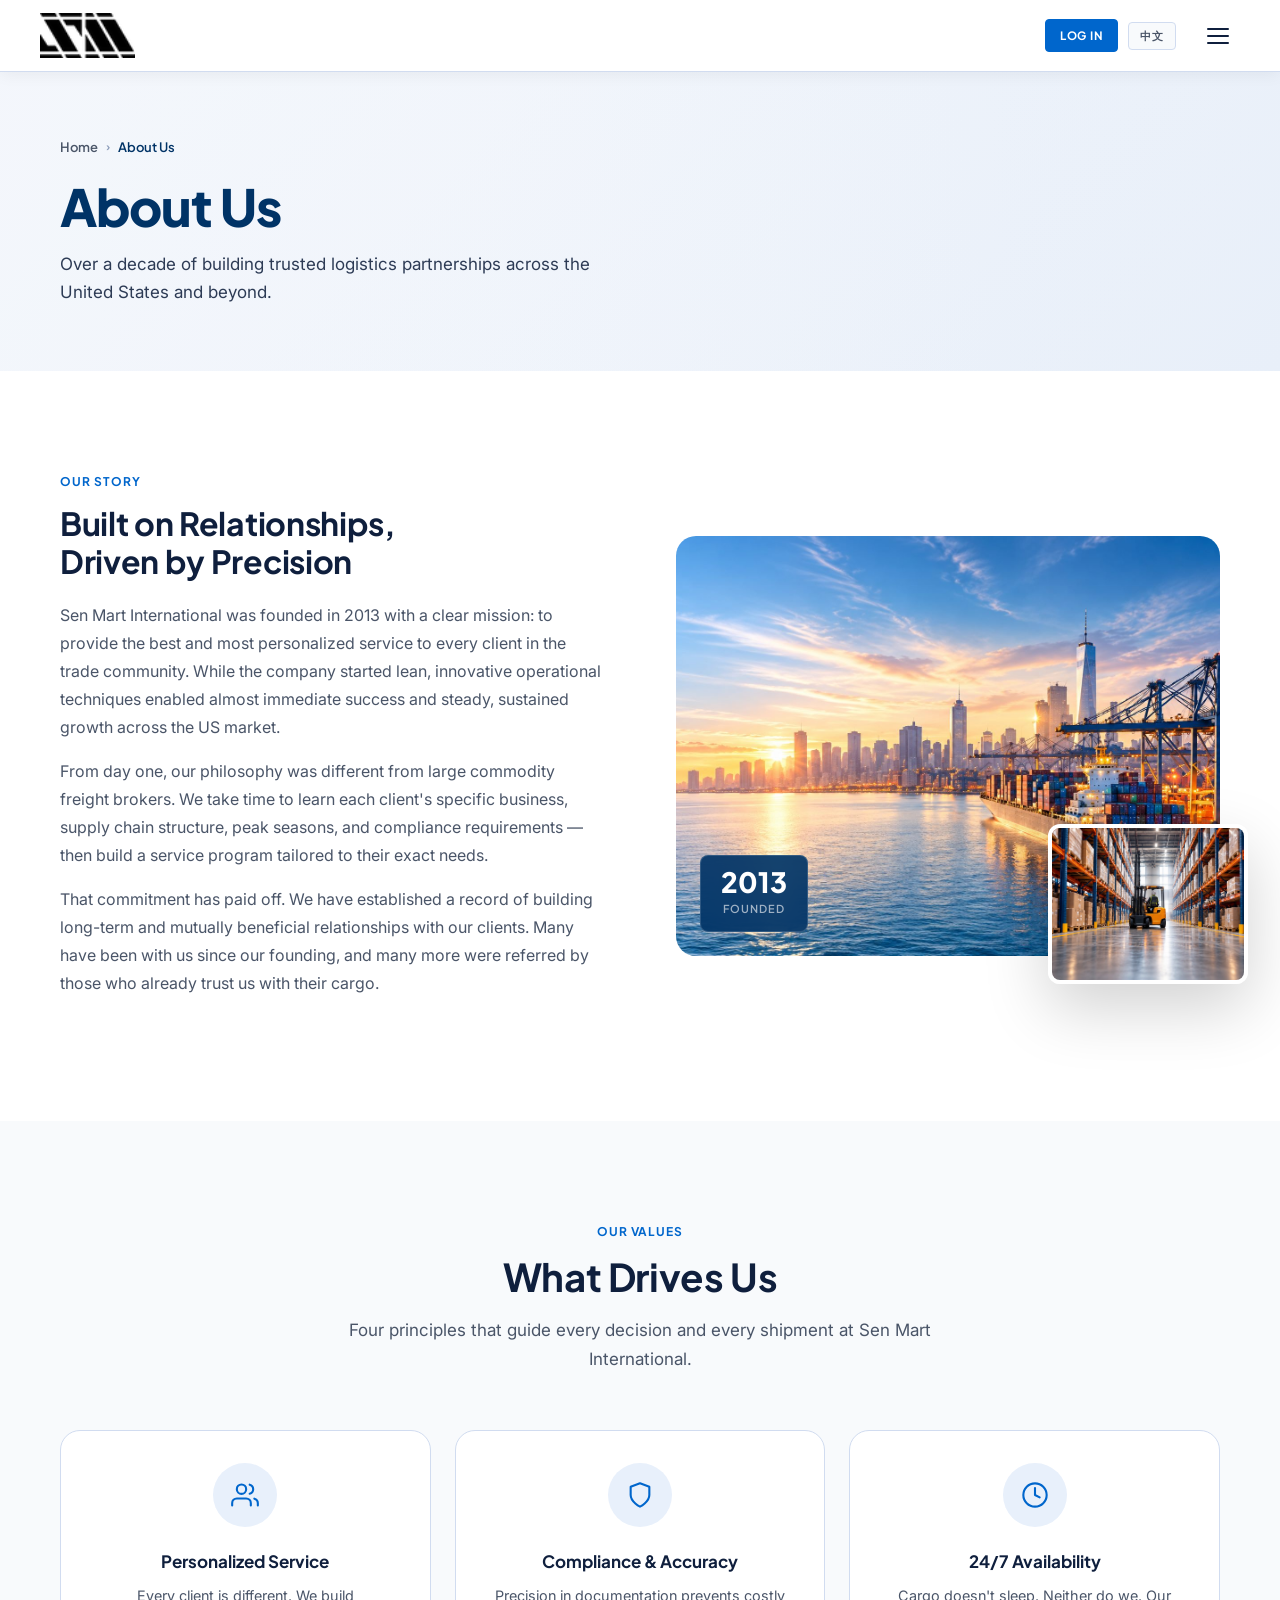
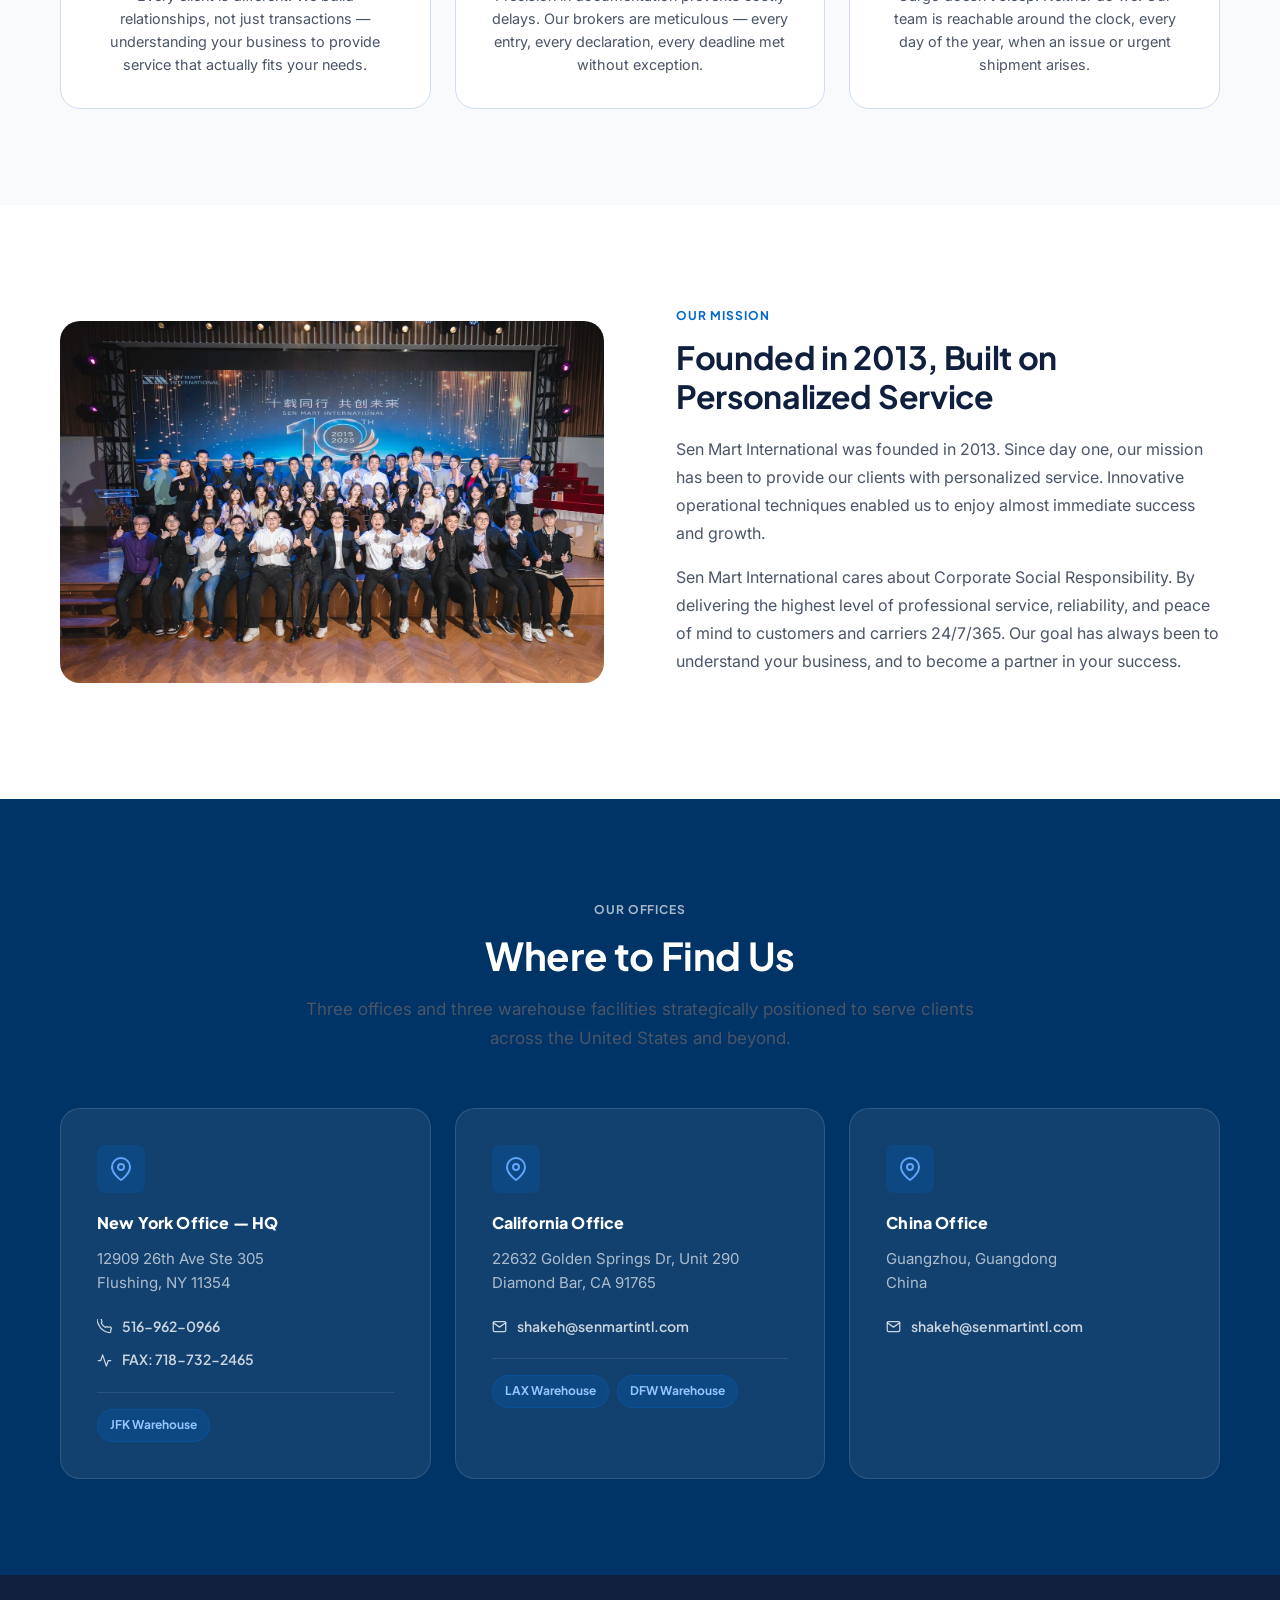
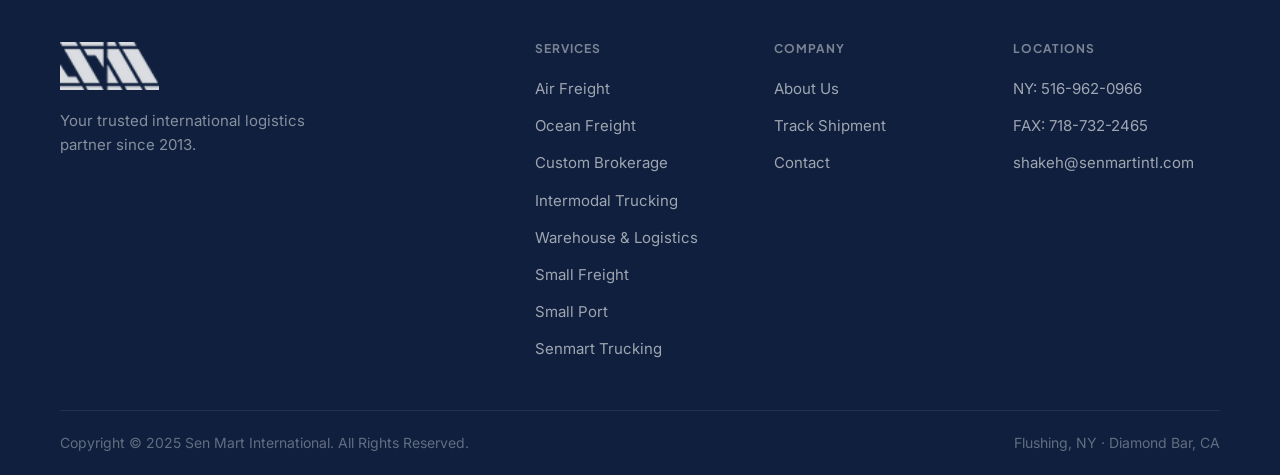
==== commit e29c743e: "Add Senmart Trucking page for the company-owned fleet New senmart-trucking.html in the light-banner " ====
--- a/about.html
+++ b/about.html
@@ -26,13 +26,14 @@
         <li><a href="intermodal.html" class="nav-link" data-zh="多式联运">INTERMODAL</a></li>
         <li><a href="warehouse.html" class="nav-link" data-zh="仓储">WAREHOUSE</a></li>
         <li><a href="track.html" class="nav-link" data-zh="货运追踪">TRACK</a></li>
-        <li><a href="https://coolcopa0303-png.github.io/smallfreight/login/" target="_blank" rel="noopener" class="nav-link" data-zh="小货运输">SMALL FREIGHT</a></li>
+        <li><a href="small-freight.html" class="nav-link" data-zh="小货运输">SMALL FREIGHT</a></li>
         <li><a href="small-port.html" class="nav-link">SMALL PORT</a></li>
+        <li><a href="senmart-trucking.html" class="nav-link" data-zh="自营车队">SENMART TRUCKING</a></li>
         <li><a href="about.html" class="nav-link" data-zh="关于我们">ABOUT US</a></li>
         <li><a href="contact.html" class="nav-link" data-zh="联系我们">CONTACT</a></li>
       </ul>
       <div class="nav-actions">
-        <a href="https://coolcopa0303-png.github.io/smallfreight/login/" target="_blank" rel="noopener" class="nav-login" data-zh="登录">Log In</a>
+        <button type="button" class="nav-login" data-auth-open data-zh="登录">Log In</button>
         <button class="lang-toggle" id="langToggle" aria-label="Switch language">中文</button>
       </div>
       <button class="hamburger" id="hamburger" aria-label="Toggle navigation" aria-expanded="false">
@@ -49,11 +50,12 @@
       <li><a href="intermodal.html" class="mobile-nav-link" data-zh="多式联运">INTERMODAL</a></li>
       <li><a href="warehouse.html" class="mobile-nav-link" data-zh="仓储">WAREHOUSE</a></li>
       <li><a href="track.html" class="mobile-nav-link" data-zh="货运追踪">TRACK</a></li>
-      <li><a href="https://coolcopa0303-png.github.io/smallfreight/login/" target="_blank" rel="noopener" class="mobile-nav-link" data-zh="小货运输">SMALL FREIGHT</a></li>
+      <li><a href="small-freight.html" class="mobile-nav-link" data-zh="小货运输">SMALL FREIGHT</a></li>
       <li><a href="small-port.html" class="mobile-nav-link">SMALL PORT</a></li>
+      <li><a href="senmart-trucking.html" class="mobile-nav-link" data-zh="自营车队">SENMART TRUCKING</a></li>
       <li><a href="about.html" class="mobile-nav-link" data-zh="关于我们">ABOUT US</a></li>
       <li><a href="contact.html" class="mobile-nav-link" data-zh="联系我们">CONTACT</a></li>
-      <li><a href="https://coolcopa0303-png.github.io/smallfreight/login/" target="_blank" rel="noopener" class="mobile-nav-link" data-zh="登录 Small Freight">LOG IN — SMALL FREIGHT</a></li>
+      <li><a href="#login" class="mobile-nav-link" data-auth-open data-zh="客户登录">CUSTOMER LOG IN</a></li>
       <li><a href="tel:5169620966" class="mobile-nav-link mobile-cta">516-962-0966</a></li>
     </ul>
   </div>
@@ -230,8 +232,9 @@
               <li><a href="custom-brokerage.html" data-zh="报关行">Custom Brokerage</a></li>
               <li><a href="intermodal.html" data-zh="多式联运">Intermodal Trucking</a></li>
               <li><a href="warehouse.html" data-zh="仓储与物流">Warehouse & Logistics</a></li>
-              <li><a href="https://coolcopa0303-png.github.io/smallfreight/login/" target="_blank" rel="noopener" data-zh="小货运输">Small Freight</a></li>
+              <li><a href="small-freight.html" data-zh="小货运输">Small Freight</a></li>
               <li><a href="small-port.html">Small Port</a></li>
+              <li><a href="senmart-trucking.html" data-zh="自营车队">Senmart Trucking</a></li>
             </ul>
           </div>
           <div class="footer-col">
@@ -260,6 +263,7 @@
   </footer>
 
   <script src="main.js"></script>
+  <script src="auth.js"></script>
 </body>
 </html>
 
--- a/styles.css
+++ b/styles.css
@@ -260,10 +260,10 @@
 .nav-link {
   color: rgba(255,255,255,0.88);
   font-family: var(--font-head);
-  font-size: 0.78rem;
+  font-size: 0.74rem;
   font-weight: 600;
   text-decoration: none;
-  padding: 6px 7px;
+  padding: 6px 5px;
   position: relative;
   transition: color var(--transition-fast);
   letter-spacing: 0.01em;
@@ -320,6 +320,10 @@
   transition: background var(--transition-fast), border-color var(--transition-fast);
 }
 .nav-login:hover { background: var(--accent-hover); border-color: var(--accent-hover); }
+/* On wide screens the Log In button sits at the far right edge of the nav bar */
+@media (min-width: 1600px) {
+  .nav-login { position: absolute; right: 24px; top: 50%; transform: translateY(-50%); }
+}
 .nav.scrolled .lang-toggle,
 body.inner-page .lang-toggle {
   color: var(--text-secondary);
@@ -964,101 +968,105 @@
 }
 
 /* ======================== CONTACT ======================== */
-.page-section.ct-section { padding: 16px 0 24px; }
-.ct-container {
-  max-width: none;
-  padding-left: max(40px, calc((100% - var(--container)) / 2 + 40px));
-  padding-right: 24px;
-}
-.page-banner.ct-banner { padding: calc(var(--nav-h) + 24px) 0 40px; }
-.ct-banner .page-banner-bg { opacity: 1; background-size: 66% auto; background-position: right 55%; background-repeat: no-repeat; }
-.ct-banner .page-banner-bg::after {
-  background: linear-gradient(90deg, rgba(244,247,252,1) 0%, rgba(244,247,252,1) 34%, rgba(244,247,252,0.4) 46%, rgba(244,247,252,0) 58%);
-}
-.ct-grid {
+.page-section.cs-section { padding: 48px 0 64px; }
+a.cs-card[href^="mailto"] .cs-card-value { font-size: 1rem; overflow-wrap: anywhere; }
+.cs-head { text-align: center; max-width: 640px; margin: 0 auto 36px; }
+.cs-head h2 {
+  font-family: var(--font-head);
+  font-size: clamp(1.8rem, 3vw, 2.6rem);
+  font-weight: 800;
+  color: var(--accent-dark);
+  letter-spacing: -0.02em;
+  line-height: 1.15;
+  margin: 8px 0 12px;
+}
+.cs-head p { font-size: 1.0625rem; color: var(--text-secondary); line-height: 1.6; margin: 0; }
+.cs-cards {
   display: grid;
-  grid-template-columns: minmax(300px, 0.75fr) 2fr;
+  grid-template-columns: repeat(4, 1fr);
   gap: 24px;
-  align-items: start;
-}
-.ct-grid .contact-info { padding-top: 12px; }
-.ct-grid .contact-info p { margin-bottom: 28px; }
-.ct-grid .contact-items { gap: 12px; }
-.ct-grid .contact-item { padding: 18px 20px; }
-.ct-right { display: flex; flex-direction: column; gap: 16px; }
-.ct-feature {
-  position: relative;
-  border-radius: var(--radius-lg);
-  overflow: hidden;
-  min-height: 236px;
-  display: flex;
-  align-items: center;
-  box-shadow: var(--shadow-subtle);
-}
-.ct-feature-img {
-  position: absolute; inset: 0;
-  width: 100%; height: 100%;
-  object-fit: cover;
-  object-position: center 60%;
-}
-.ct-feature::before {
-  content: '';
-  position: absolute; inset: 0; z-index: 1;
-  background: linear-gradient(90deg, rgba(10,34,72,0.88) 0%, rgba(10,34,72,0.55) 38%, rgba(10,34,72,0) 70%);
-}
-.ct-feature-text { position: relative; z-index: 2; padding: 40px; max-width: 420px; color: #fff; }
-.ct-feature-bar { display: block; width: 60px; height: 4px; border-radius: 2px; background: var(--accent); margin-bottom: 22px; }
-.ct-feature-text h2 {
-  font-family: var(--font-head);
-  font-size: clamp(1.6rem, 2.2vw, 2rem);
-  font-weight: 800;
-  line-height: 1.2;
-  letter-spacing: -0.01em;
-  color: #fff;
-  margin-bottom: 18px;
-}
-.ct-feature-text p { font-size: 1rem; line-height: 1.6; color: rgba(255,255,255,0.88); margin: 0; }
-.ct-svc-grid { display: grid; grid-template-columns: 1fr 1fr; gap: 16px; }
-.ct-svc {
-  display: grid;
-  grid-template-columns: 30% 1fr;
-  min-height: 124px;
-  background: var(--bg);
+  max-width: 1160px;
+  margin: 0 auto;
+}
+.cs-card {
+  display: flex;
+  flex-direction: column;
+  align-items: center;
+  text-align: center;
+  padding: 22px 12px 24px;
+  background: var(--surface);
   border: 1px solid var(--border);
   border-radius: var(--radius-lg);
-  overflow: hidden;
   text-decoration: none;
   color: inherit;
-  transition: border-color var(--transition-fast), box-shadow var(--transition-fast), transform var(--transition-fast);
-}
-.ct-svc:hover { border-color: var(--accent); box-shadow: 0 8px 24px rgba(var(--accent-rgb), 0.12); transform: translateY(-2px); }
-.ct-svc-img { width: 100%; height: 100%; object-fit: cover; display: block; }
-.ct-svc-body {
-  position: relative;
-  display: flex;
-  align-items: flex-start;
-  gap: 18px;
-  padding: 18px 40px 18px 24px;
-}
-.ct-svc-icon {
-  width: 48px; height: 48px;
+  transition: border-color var(--transition-fast), background var(--transition-fast), transform var(--transition-fast);
+}
+a.cs-card:hover { border-color: var(--accent); background: var(--accent-light); transform: translateY(-2px); }
+.cs-card-icon, .cs-office-icon {
+  width: 56px; height: 56px;
   flex-shrink: 0;
+  display: flex; align-items: center; justify-content: center;
   border-radius: var(--radius);
   background: var(--accent-light);
   color: var(--accent);
-  display: flex; align-items: center; justify-content: center;
-}
-.ct-svc h3 {
-  font-family: var(--font-head);
-  font-size: 1.05rem;
-  font-weight: 700;
-  color: var(--accent-dark);
-  line-height: 1.25;
-  margin: 6px 0 8px;
-}
-.ct-svc p { font-size: 0.875rem; color: var(--text-secondary); line-height: 1.6; margin: 0; }
-.ct-svc-arrow { position: absolute; right: 16px; bottom: 16px; color: var(--accent); transition: transform var(--transition-fast); }
-.ct-svc:hover .ct-svc-arrow { transform: translateX(3px); }
+}
+.cs-card-label {
+  margin-top: 16px;
+  font-family: var(--font-head);
+  font-size: 0.75rem;
+  font-weight: 700;
+  letter-spacing: 0.08em;
+  text-transform: uppercase;
+  color: var(--text-secondary);
+}
+.cs-card-value {
+  margin-top: 6px;
+  font-family: var(--font-head);
+  font-size: 1.1rem;
+  font-weight: 700;
+  color: var(--text);
+  line-height: 1.35;
+}
+.cs-divider {
+  display: flex;
+  align-items: center;
+  gap: 20px;
+  max-width: 980px;
+  margin: 40px auto 28px;
+  font-family: var(--font-head);
+  font-size: 0.78rem;
+  font-weight: 700;
+  letter-spacing: 0.1em;
+  text-transform: uppercase;
+  color: var(--accent);
+}
+.cs-divider::before, .cs-divider::after { content: ''; flex: 1; height: 1px; background: var(--border); }
+.cs-offices {
+  display: grid;
+  grid-template-columns: 1fr 1fr;
+  gap: 24px;
+  max-width: 980px;
+  margin: 0 auto;
+}
+.cs-office {
+  display: flex;
+  align-items: flex-start;
+  gap: 24px;
+  padding: 16px 24px 20px 16px;
+  background: var(--surface);
+  border: 1px solid var(--border);
+  border-radius: var(--radius-lg);
+}
+.cs-office-title {
+  margin-top: 6px;
+  font-family: var(--font-head);
+  font-size: 0.8rem;
+  font-weight: 700;
+  letter-spacing: 0.08em;
+  text-transform: uppercase;
+  color: var(--accent);
+}
+.cs-office p { margin: 10px 0 0; font-size: 1rem; line-height: 1.5; color: var(--text); }
 .contact-info h2 {
   font-family: var(--font-head);
   font-size: clamp(1.8rem, 2.5vw, 2.4rem);
@@ -1222,7 +1230,7 @@
   .stat-item { border-bottom: 1px solid rgba(255,255,255,0.1); }
   .stat-item:nth-child(2) { border-right: none; }
   .stat-item:nth-child(3), .stat-item:nth-child(4) { border-bottom: none; }
-  .ct-grid { grid-template-columns: 1fr; gap: 40px; }
+  .cs-cards { grid-template-columns: 1fr 1fr; }
   .offices-grid { grid-template-columns: 1fr 1fr; max-width: 720px; }
   .footer-top { grid-template-columns: 1fr; gap: 40px; }
 }
@@ -2731,7 +2739,7 @@
 }
 
 /* Ten nav links plus Log In need more room than the old 768px breakpoint allowed */
-@media (max-width: 1320px) {
+@media (max-width: 1400px) {
   .nav-links { display: none; }
   .hamburger { display: flex; }
   .nav-actions { margin-left: auto; }
@@ -3037,18 +3045,692 @@
   .sp-mfeats { grid-template-columns: 1fr; margin-bottom: 28px; }
 }
 
+@media (max-width: 768px) {
+  .cs-offices { grid-template-columns: 1fr; }
+}
+@media (max-width: 480px) {
+  .cs-cards { grid-template-columns: 1fr; }
+}
+
+/* ======================== WAREHOUSE PAGE ======================== */
+.wh-hero-eyebrow {
+  display: inline-block;
+  font-family: var(--font-head);
+  font-size: 0.78rem;
+  font-weight: 700;
+  letter-spacing: 0.1em;
+  text-transform: uppercase;
+  color: rgba(255,255,255,0.85);
+  margin-bottom: 18px;
+}
+
+.wh-svc-grid { display: grid; grid-template-columns: repeat(4, 1fr); gap: 24px; }
+.wh-svc-card {
+  text-align: center;
+  padding: 36px 24px 32px;
+  background: var(--surface);
+  border: 1px solid var(--border);
+  border-radius: var(--radius-lg);
+  transition: border-color var(--transition-fast), box-shadow var(--transition-fast), transform var(--transition-fast);
+}
+.wh-svc-card:hover { border-color: var(--accent); box-shadow: 0 10px 28px rgba(var(--accent-rgb), 0.1); transform: translateY(-3px); }
+.wh-svc-icon, .wh-va-icon { display: inline-flex; color: var(--accent); }
+.wh-svc-card h3, .wh-va-item h3 {
+  font-family: var(--font-head);
+  font-size: 1.05rem;
+  font-weight: 700;
+  color: var(--accent-dark);
+  line-height: 1.3;
+  margin: 18px 0 10px;
+}
+.wh-svc-card p, .wh-va-item p { font-size: 0.9rem; color: var(--text-secondary); line-height: 1.6; margin: 0; }
+
+.wh-split-text h2 {
+  font-family: var(--font-head);
+  font-size: clamp(1.8rem, 3vw, 2.4rem);
+  font-weight: 800;
+  color: var(--accent-dark);
+  line-height: 1.15;
+  letter-spacing: -0.01em;
+  margin: 8px 0 18px;
+}
+.wh-split-text > p { font-size: 1rem; color: var(--text-secondary); line-height: 1.7; margin-bottom: 24px; }
+.wh-checks { list-style: none; padding: 0; margin: 0; display: flex; flex-direction: column; gap: 14px; }
+.wh-checks li { display: flex; align-items: center; gap: 12px; font-size: 0.95rem; color: var(--text); }
+.wh-checks .feature-check svg { color: #fff; }
+.wh-checks .feature-check {
+  width: 22px; height: 22px; flex-shrink: 0;
+  display: inline-flex; align-items: center; justify-content: center;
+  border-radius: 50%;
+  background: var(--accent);
+  color: #fff;
+}
+
+.wh-va-grid { display: grid; grid-template-columns: repeat(5, 1fr); gap: 24px; text-align: center; }
+.wh-va-item { padding: 0 8px; }
+.wh-va-item h3 { margin-top: 14px; }
+
+.wh-steps { display: flex; align-items: stretch; gap: 8px; }
+.wh-step {
+  flex: 1;
+  min-width: 0;
+  background: var(--bg);
+  border: 1px solid var(--border);
+  border-radius: var(--radius-lg);
+  overflow: hidden;
+  box-shadow: var(--shadow-subtle);
+}
+.wh-step-img { position: relative; aspect-ratio: 16 / 9; }
+.wh-step-img img { width: 100%; height: 100%; object-fit: cover; display: block; }
+.wh-step-num {
+  position: absolute; left: 14px; bottom: -14px;
+  width: 30px; height: 30px;
+  display: flex; align-items: center; justify-content: center;
+  border-radius: 50%;
+  background: var(--accent);
+  color: #fff;
+  font-family: var(--font-head);
+  font-size: 0.85rem;
+  font-weight: 700;
+  border: 3px solid var(--bg);
+}
+.wh-step-body { padding: 26px 18px 22px; }
+.wh-step-body h3 { font-family: var(--font-head); font-size: 1.05rem; font-weight: 700; color: var(--accent-dark); margin: 0 0 8px; }
+.wh-step-body p { font-size: 0.875rem; color: var(--text-secondary); line-height: 1.55; margin: 0; }
+.wh-step-arrow { align-self: center; flex-shrink: 0; color: var(--accent-dark); }
+
+.wh-cta { position: relative; overflow: hidden; background: #0A2248; }
+.wh-cta-bg { position: absolute; inset: 0; width: 100%; height: 100%; object-fit: cover; object-position: center 60%; }
+.wh-cta::before {
+  content: '';
+  position: absolute; inset: 0; z-index: 1;
+  background: linear-gradient(90deg, rgba(10,34,72,0.97) 0%, rgba(10,34,72,0.85) 40%, rgba(10,34,72,0.2) 75%, rgba(10,34,72,0) 100%);
+}
+.wh-cta-inner { position: relative; z-index: 2; padding-top: 80px; padding-bottom: 80px; }
+.wh-cta h2 {
+  font-family: var(--font-head);
+  font-size: clamp(1.8rem, 3.2vw, 2.6rem);
+  font-weight: 800;
+  line-height: 1.15;
+  letter-spacing: -0.01em;
+  color: #fff;
+  margin-bottom: 18px;
+}
+.wh-cta p { max-width: 480px; font-size: 1rem; line-height: 1.65; color: rgba(255,255,255,0.85); margin-bottom: 30px; }
+.wh-btn-light {
+  display: inline-flex;
+  align-items: center;
+  gap: 8px;
+  padding: 13px 26px;
+  background: #fff;
+  color: var(--accent);
+  font-family: var(--font-head);
+  font-size: 0.9375rem;
+  font-weight: 700;
+  border-radius: var(--radius);
+  text-decoration: none;
+  transition: background var(--transition-fast), transform var(--transition-fast);
+}
+.wh-btn-light:hover { background: var(--accent-light); transform: translateY(-1px); }
+
 @media (max-width: 1024px) {
-  .ct-container { padding: 0 40px; }
-  .ct-banner .page-banner-bg { background-size: cover; }
-  .ct-banner .page-banner-bg::after { background: rgba(244,247,252,0.8); }
+  .wh-svc-grid { grid-template-columns: 1fr 1fr; }
+  .wh-va-grid { grid-template-columns: repeat(3, 1fr); row-gap: 40px; }
+  .wh-steps { display: grid; grid-template-columns: 1fr 1fr; gap: 20px; }
+  .wh-step-arrow { display: none; }
 }
 @media (max-width: 768px) {
-  .ct-svc-grid { grid-template-columns: 1fr; }
-  .ct-container { padding: 0 20px; }
-  .ct-feature { min-height: 200px; }
-  .ct-feature-text { padding: 28px 24px; }
-}
-@media (max-width: 420px) {
-  .ct-svc { grid-template-columns: 1fr; }
-  .ct-svc-img { height: 150px; }
-}
+  .wh-cta::before { background: rgba(8,28,60,0.75); }
+  .wh-va-grid { grid-template-columns: 1fr 1fr; }
+}
+@media (max-width: 480px) {
+  .wh-svc-grid, .wh-steps { grid-template-columns: 1fr; }
+}
+
+/* ======================== ACCOUNT · LOGIN · SHIPMENT SEARCH (auth.js) ======================== */
+button.nav-login { cursor: pointer; line-height: inherit; }
+.nav-login[hidden], .sm-user[hidden] { display: none; }
+
+/* Account menu in the nav */
+.sm-user { position: relative; }
+@media (min-width: 1600px) {
+  .sm-user { position: absolute; right: 24px; top: 50%; transform: translateY(-50%); }
+}
+.sm-user-btn {
+  display: flex; align-items: center; gap: 8px;
+  padding: 3px 10px 3px 3px;
+  background: var(--surface);
+  border: 1px solid var(--border);
+  border-radius: 999px;
+  font-family: var(--font-head); font-size: 0.8rem; font-weight: 700;
+  color: var(--text);
+  cursor: pointer;
+  transition: border-color var(--transition-fast), background var(--transition-fast);
+}
+.sm-user-btn:hover, .sm-user.open .sm-user-btn { border-color: var(--accent); background: var(--accent-light); }
+.sm-user-btn:focus-visible { outline: 3px solid rgba(var(--accent-rgb), 0.35); outline-offset: 2px; }
+.sm-avatar {
+  width: 28px; height: 28px; flex-shrink: 0;
+  display: inline-flex; align-items: center; justify-content: center;
+  border-radius: 50%;
+  background: var(--accent); color: #fff;
+  font-family: var(--font-head); font-size: 0.7rem; font-weight: 800; letter-spacing: 0.02em;
+}
+.sm-user-name { max-width: 120px; overflow: hidden; text-overflow: ellipsis; white-space: nowrap; }
+.sm-caret { color: var(--text-tertiary); transition: transform var(--transition-fast); }
+.sm-user.open .sm-caret { transform: rotate(180deg); }
+.sm-user-menu {
+  position: absolute; right: 0; top: calc(100% + 10px);
+  width: 270px;
+  background: var(--bg);
+  border: 1px solid var(--border);
+  border-radius: var(--radius-lg);
+  box-shadow: var(--shadow-modal);
+  padding: 6px;
+  opacity: 0; visibility: hidden; transform: translateY(-6px);
+  transition: opacity 0.18s ease, transform 0.18s ease, visibility 0.18s;
+  z-index: 1001;
+}
+.sm-user.open .sm-user-menu { opacity: 1; visibility: visible; transform: none; }
+.sm-user-head {
+  display: flex; flex-direction: column; gap: 2px;
+  padding: 10px 12px 12px; margin-bottom: 4px;
+  border-bottom: 1px solid var(--border);
+}
+.sm-user-head strong { font-family: var(--font-head); font-size: 0.95rem; color: var(--text); }
+.sm-user-head span { font-size: 0.8rem; color: var(--text-secondary); }
+.sm-user-head .sm-user-meta { font-size: 0.74rem; color: var(--text-tertiary); margin-top: 4px; }
+.sm-user-head .sm-user-meta b { color: var(--text-secondary); }
+.sm-user-menu a, .sm-user-menu button {
+  display: block; width: 100%;
+  padding: 9px 12px;
+  border: 0; background: none; border-radius: 6px;
+  font-family: var(--font-head); font-size: 0.85rem; font-weight: 600; text-align: left;
+  color: var(--text); text-decoration: none; cursor: pointer;
+}
+.sm-user-menu a:hover, .sm-user-menu button:hover { background: var(--accent-light); color: var(--accent); }
+.sm-user-menu .sm-logout { color: var(--error); margin-top: 4px; border-top: 1px solid var(--border); border-radius: 0 0 6px 6px; }
+.sm-user-menu .sm-logout:hover { background: #FEF2F2; color: var(--error); }
+@media (max-width: 768px) {
+  .sm-user-name, .sm-caret { display: none; }
+  .sm-user-btn { padding: 3px; }
+}
+.sm-mobile-user { display: flex; align-items: center; gap: 12px; padding: 12px 16px; border-top: 1px solid var(--border); margin-top: 8px; }
+.sm-mobile-user .sm-avatar { width: 36px; height: 36px; font-size: 0.8rem; }
+.sm-mobile-user span:last-child { display: flex; flex-direction: column; }
+.sm-mobile-user strong { font-family: var(--font-head); color: var(--text); }
+.sm-mobile-user small { color: var(--text-secondary); font-size: 0.8rem; }
+
+/* Login modal */
+body.sm-modal-open { overflow: hidden; }
+.sm-modal { position: fixed; inset: 0; z-index: 2000; display: flex; align-items: center; justify-content: center; padding: 16px; }
+.sm-modal[hidden] { display: none; }
+.sm-modal-backdrop {
+  position: absolute; inset: 0;
+  background: rgba(8, 22, 48, 0.55);
+  backdrop-filter: blur(4px); -webkit-backdrop-filter: blur(4px);
+  opacity: 0; transition: opacity 0.2s ease;
+}
+.sm-modal-card {
+  position: relative;
+  width: 100%; max-width: 420px; max-height: calc(100vh - 32px); overflow-y: auto;
+  background: var(--bg);
+  border-radius: var(--radius-xl);
+  box-shadow: var(--shadow-modal);
+  padding: 36px 36px 28px;
+  opacity: 0; transform: translateY(12px) scale(0.98);
+  transition: opacity 0.2s ease, transform 0.25s cubic-bezier(0.16, 1, 0.3, 1);
+}
+.sm-modal.open .sm-modal-backdrop { opacity: 1; }
+.sm-modal.open .sm-modal-card { opacity: 1; transform: none; }
+.sm-modal-close {
+  position: absolute; top: 14px; right: 14px;
+  width: 36px; height: 36px; display: flex; align-items: center; justify-content: center;
+  background: none; border: 0; border-radius: 50%; color: var(--text-tertiary); cursor: pointer;
+}
+.sm-modal-close:hover { background: var(--surface-alt); color: var(--text); }
+.sm-modal-logo { height: 40px; width: auto; filter: brightness(0); margin-bottom: 20px; }
+.sm-modal-card h2 { font-family: var(--font-head); font-size: 1.5rem; font-weight: 800; color: var(--text); margin-bottom: 6px; }
+.sm-modal-sub { font-size: 0.9rem; color: var(--text-secondary); margin-bottom: 20px; }
+.sm-modal-notice {
+  font-size: 0.85rem; color: var(--accent-dark);
+  background: var(--accent-light); border-left: 3px solid var(--accent);
+  padding: 10px 12px; border-radius: 6px; margin: -6px 0 18px;
+}
+.sm-login-form { display: flex; flex-direction: column; gap: 14px; }
+.sm-field { display: flex; flex-direction: column; gap: 6px; }
+.sm-field > span:first-child { font-family: var(--font-head); font-size: 0.8rem; font-weight: 700; color: var(--text); }
+.sm-field input {
+  width: 100%; height: 46px; padding: 0 14px;
+  font-family: var(--font-body); font-size: 0.95rem; color: var(--text);
+  background: var(--surface); border: 1.5px solid var(--border); border-radius: var(--radius);
+  outline: none; transition: border-color var(--transition-fast), box-shadow var(--transition-fast), background var(--transition-fast);
+}
+.sm-field input:focus { border-color: var(--accent); background: var(--bg); box-shadow: 0 0 0 3px rgba(var(--accent-rgb), 0.12); }
+.sm-pass-wrap { position: relative; display: block; }
+.sm-pass-wrap input { padding-right: 46px; }
+.sm-pass-toggle {
+  position: absolute; right: 4px; top: 50%; transform: translateY(-50%);
+  width: 38px; height: 38px; display: flex; align-items: center; justify-content: center;
+  background: none; border: 0; border-radius: 6px; color: var(--text-tertiary); cursor: pointer;
+}
+.sm-pass-toggle:hover, .sm-pass-toggle.on { color: var(--accent); }
+.sm-form-error { font-size: 0.85rem; color: var(--error); background: #FEF2F2; border-radius: 6px; padding: 9px 12px; }
+.sm-form-error[hidden], .sm-modal-notice[hidden] { display: none; }
+.sm-login-submit { justify-content: center; width: 100%; height: 48px; margin-top: 4px; position: relative; }
+.sm-login-submit:disabled { opacity: 0.75; cursor: progress; }
+.sm-login-submit.is-loading span { visibility: hidden; }
+.sm-login-submit.is-loading::after {
+  content: ''; position: absolute; width: 18px; height: 18px;
+  border: 2px solid rgba(255,255,255,0.4); border-top-color: #fff; border-radius: 50%;
+  animation: sm-spin 0.7s linear infinite;
+}
+.sm-demo-hint {
+  display: flex; flex-wrap: wrap; align-items: center; gap: 4px 10px;
+  margin-top: 18px; padding: 10px 12px;
+  background: #FFFBEB; border: 1px dashed #F5C26B; border-radius: var(--radius);
+  font-size: 0.8rem; color: #8A5A00;
+}
+.sm-demo-hint strong { font-family: var(--font-head); }
+.sm-demo-fill {
+  margin-left: auto; padding: 4px 10px;
+  background: #fff; border: 1px solid #F5C26B; border-radius: 4px;
+  font-family: var(--font-head); font-size: 0.75rem; font-weight: 700; color: #8A5A00; cursor: pointer;
+}
+.sm-demo-fill:hover { background: #FEF3C7; }
+.sm-modal-foot { margin-top: 18px; text-align: center; font-size: 0.85rem; color: var(--text-secondary); }
+.sm-modal-foot a { color: var(--accent); font-weight: 600; }
+@media (max-width: 480px) { .sm-modal-card { padding: 28px 22px 22px; } }
+
+/* Search results */
+.sm-results { margin-top: 16px; display: flex; flex-direction: column; gap: 12px; text-align: left; }
+.sm-results[hidden] { display: none; }
+.sm-results-count { font-family: var(--font-head); font-size: 0.85rem; font-weight: 700; color: var(--text-secondary); }
+.sm-results--hero .sm-results-count { color: #fff; }
+.sm-msg {
+  display: flex; align-items: center; flex-wrap: wrap; gap: 8px;
+  padding: 14px 18px;
+  background: var(--accent-light); border-radius: var(--radius);
+  font-size: 0.9rem; color: var(--text-secondary); line-height: 1.55;
+}
+.sm-results--hero .sm-msg { background: rgba(255,255,255,0.95); color: var(--text); }
+.sm-msg.warn { background: #FFFBEB; color: #7A5200; }
+.sm-msg.error { background: #FEF2F2; color: #991B1B; }
+.sm-msg a { color: var(--accent); font-weight: 600; }
+.sm-link-btn {
+  padding: 5px 14px; background: var(--accent); color: #fff; border: 0; border-radius: 4px;
+  font-family: var(--font-head); font-size: 0.8rem; font-weight: 700; cursor: pointer;
+}
+.sm-link-btn:hover { background: var(--accent-hover); }
+.sm-spinner {
+  width: 16px; height: 16px; flex-shrink: 0;
+  border: 2px solid rgba(var(--accent-rgb), 0.25); border-top-color: var(--accent); border-radius: 50%;
+  animation: sm-spin 0.7s linear infinite;
+}
+@keyframes sm-spin { to { transform: rotate(360deg); } }
+.sm-invalid { border-color: var(--error) !important; box-shadow: 0 0 0 3px rgba(220,38,38,0.15) !important; }
+
+.sm-ship {
+  background: var(--bg);
+  border: 1px solid var(--border);
+  border-radius: var(--radius-lg);
+  padding: 20px 22px;
+  box-shadow: var(--shadow-subtle);
+  color: var(--text);
+}
+.sm-results--hero .sm-ship { box-shadow: 0 12px 32px rgba(0,0,0,0.25); border-color: transparent; }
+.sm-ship-head { display: flex; align-items: center; justify-content: space-between; gap: 12px; margin-bottom: 16px; }
+.sm-ship-head small, .sm-row-num small, .sm-route small {
+  display: block; font-family: var(--font-head); font-size: 0.68rem; font-weight: 700;
+  letter-spacing: 0.08em; text-transform: uppercase; color: var(--text-tertiary);
+}
+.sm-ship-head strong { font-family: var(--font-head); font-size: 1.15rem; font-weight: 800; letter-spacing: 0.01em; }
+
+.sm-chip {
+  flex-shrink: 0; padding: 4px 10px; border-radius: 999px;
+  font-family: var(--font-head); font-size: 0.72rem; font-weight: 700; white-space: nowrap;
+  background: var(--surface-alt); color: var(--text-secondary);
+}
+.sm-chip--departed { background: var(--accent-light); color: var(--accent); }
+.sm-chip--arrived { background: #EEF2FF; color: #4338CA; }
+.sm-chip--cleared { background: #FFFBEB; color: #B45309; }
+.sm-chip--delivered { background: #F0FDF4; color: var(--success); }
+
+.sm-route { display: flex; align-items: center; gap: 14px; margin-bottom: 18px; }
+.sm-route > div { display: flex; flex-direction: column; min-width: 0; }
+.sm-route b { font-family: var(--font-head); font-size: 0.95rem; color: var(--text); }
+.sm-route span { font-size: 0.8rem; color: var(--text-secondary); }
+.sm-route-end { text-align: right; margin-left: auto; }
+.sm-route-line {
+  flex: 1; min-width: 24px; height: 2px; position: relative;
+  background: repeating-linear-gradient(90deg, var(--border) 0 6px, transparent 6px 10px);
+}
+.sm-route-line::after {
+  content: ''; position: absolute; right: -2px; top: -4px;
+  border: 5px solid transparent; border-left: 7px solid var(--accent);
+}
+
+.sm-steps { list-style: none; display: grid; grid-template-columns: repeat(5, 1fr); margin-bottom: 18px; }
+.sm-steps li { position: relative; display: flex; flex-direction: column; align-items: center; text-align: center; gap: 4px; }
+.sm-steps li::before {
+  content: ''; position: absolute; top: 6px; left: -50%; width: 100%; height: 2px; background: var(--border); z-index: 0;
+}
+.sm-steps li:first-child::before { display: none; }
+.sm-steps li.done::before, .sm-steps li.current::before { background: var(--accent); }
+.sm-step-dot {
+  position: relative; z-index: 1;
+  width: 14px; height: 14px; border-radius: 50%;
+  background: var(--bg); border: 2px solid var(--border);
+}
+.sm-steps li.done .sm-step-dot { background: var(--accent); border-color: var(--accent); }
+.sm-steps li.current .sm-step-dot { border-color: var(--accent); box-shadow: 0 0 0 4px rgba(var(--accent-rgb), 0.18); }
+.sm-step-label { font-family: var(--font-head); font-size: 0.72rem; font-weight: 700; color: var(--text-tertiary); line-height: 1.25; }
+.sm-steps li.done .sm-step-label, .sm-steps li.current .sm-step-label { color: var(--text); }
+.sm-step-date { font-size: 0.68rem; color: var(--text-tertiary); min-height: 1em; }
+
+.sm-meta {
+  display: grid; grid-template-columns: repeat(3, 1fr); gap: 10px 16px;
+  padding-top: 14px; border-top: 1px solid var(--border);
+}
+.sm-meta dt { font-size: 0.7rem; font-weight: 600; color: var(--text-tertiary); text-transform: uppercase; letter-spacing: 0.05em; }
+.sm-meta dd { font-family: var(--font-head); font-size: 0.85rem; font-weight: 600; color: var(--text); word-break: break-all; }
+@media (max-width: 560px) {
+  .sm-meta { grid-template-columns: repeat(2, 1fr); }
+  .sm-route { flex-wrap: wrap; }
+  .sm-route-line { display: none; }
+  .sm-step-date { display: none; }
+}
+
+/* My Shipments (track.html) */
+.sm-mine {
+  background: var(--bg); border: 1px solid var(--border); border-radius: var(--radius-xl);
+  padding: 28px 32px; margin-bottom: 24px; box-shadow: var(--shadow-subtle);
+}
+.sm-mine h2 { font-family: var(--font-head); font-size: 1.25rem; font-weight: 800; color: var(--text); margin-bottom: 4px; }
+.sm-mine p { font-size: 0.875rem; color: var(--text-secondary); }
+.sm-mine-empty { display: flex; align-items: center; justify-content: space-between; gap: 20px; }
+.sm-mine-head { margin-bottom: 16px; }
+.sm-mine .sm-msg { margin-top: 4px; }
+.sm-rows { display: flex; flex-direction: column; border: 1px solid var(--border); border-radius: var(--radius-lg); overflow: hidden; }
+.sm-row + .sm-row { border-top: 1px solid var(--border); }
+.sm-row summary {
+  display: grid; grid-template-columns: 1.1fr 1.6fr auto auto; align-items: center; gap: 14px;
+  padding: 14px 16px; cursor: pointer; list-style: none;
+  transition: background var(--transition-fast);
+}
+.sm-row summary::-webkit-details-marker { display: none; }
+.sm-row summary:hover, .sm-row[open] summary { background: var(--surface); }
+.sm-row summary:focus-visible { outline: 3px solid rgba(var(--accent-rgb), 0.35); outline-offset: -3px; }
+.sm-row-num { font-family: var(--font-head); font-size: 0.9rem; font-weight: 800; color: var(--text); }
+.sm-row-route { font-size: 0.85rem; color: var(--text-secondary); overflow: hidden; text-overflow: ellipsis; white-space: nowrap; }
+.sm-row-eta { font-size: 0.8rem; color: var(--text-secondary); white-space: nowrap; }
+.sm-row-body { padding: 18px 16px 20px; background: var(--surface); border-top: 1px dashed var(--border); }
+@media (max-width: 640px) {
+  .sm-mine { padding: 22px 20px; }
+  .sm-mine-empty { flex-direction: column; align-items: flex-start; }
+  .sm-row summary { grid-template-columns: 1fr auto; }
+  .sm-row-route { grid-column: 1 / -1; grid-row: 2; }
+  .sm-row-eta { display: none; }
+}
+
+/* ======================== SMALL FREIGHT PAGE (builds on the Small Port .sp-* styles) ======================== */
+.sf-page { --sp-blue: #0B52E1; --sp-blue-dark: #0841B5; }
+.sf-accent { color: var(--sp-blue); }
+
+/* "Portal" button next to Log In */
+.nav-portal {
+  display: inline-flex; align-items: center; gap: 5px;
+  font-family: var(--font-head); font-size: 0.72rem; font-weight: 700; letter-spacing: 0.06em; text-transform: uppercase;
+  color: var(--accent); background: var(--bg);
+  border: 1px solid var(--accent); border-radius: 4px;
+  padding: 5px 12px; text-decoration: none; white-space: nowrap;
+  transition: background var(--transition-fast), color var(--transition-fast);
+}
+.nav-portal:hover { background: var(--accent); color: #fff; }
+@media (max-width: 480px) { .nav-portal { display: none; } }
+
+/* Hero */
+.sf-hero-bg { height: 70%; opacity: 0.3; object-position: center 60%; }
+.sf-brand { display: flex; align-items: center; gap: 10px; margin-bottom: 18px; }
+.sf-brand img { width: auto; height: 34px; }
+.sf-brand span { font-family: var(--font-head); font-size: 1.3rem; font-weight: 800; letter-spacing: 0.01em; color: var(--sp-ink); }
+.sf-brand b { color: var(--sp-blue); font-weight: 800; }
+.sf-hero h1 { font-size: clamp(2.1rem, 3.6vw, 3.1rem); }
+.sf-checks-row { flex-direction: row; flex-wrap: wrap; gap: 10px 26px; }
+.sf-checks-row li { font-family: var(--font-head); font-weight: 600; font-size: 0.875rem; color: var(--sp-ink); }
+
+/* Module cards */
+.sf-modules { position: relative; z-index: 1; margin-top: -44px; padding-bottom: 24px; }
+.sf-mod-grid { display: grid; grid-template-columns: repeat(6, 1fr); gap: 16px; }
+.sf-mod {
+  display: flex; flex-direction: column; align-items: center; text-align: center; gap: 6px;
+  padding: 24px 16px 22px;
+  background: #fff; border: 1px solid #E1E8F3; border-radius: 12px;
+  box-shadow: 0 12px 30px rgba(15,40,90,0.07);
+  transition: transform var(--transition-base), box-shadow var(--transition-base), border-color var(--transition-base);
+}
+.sf-mod:hover { transform: translateY(-3px); border-color: #BFD3FB; box-shadow: 0 16px 36px rgba(11,82,225,0.12); }
+.sf-mod-icon { width: 48px; height: 48px; display: flex; align-items: center; justify-content: center; border-radius: 12px; background: #EAF1FE; color: var(--sp-blue); margin-bottom: 6px; }
+.sf-mod b { font-family: var(--font-head); font-size: 0.9375rem; color: var(--sp-ink); }
+.sf-mod span:last-child { font-size: 0.8125rem; color: var(--text-secondary); line-height: 1.45; }
+
+/* Feature rows */
+.sf-feature-btn { margin-top: 28px; }
+.sf-reverse { grid-template-columns: 1.2fr 0.8fr; }
+.sf-reverse > .sp-feature-text { order: 2; }
+
+/* How it works */
+.sf-how { background: linear-gradient(180deg, #ffffff 0%, #F6F9FE 100%); }
+.sf-steps { list-style: none; display: grid; grid-template-columns: repeat(4, 1fr); gap: 40px; counter-reset: none; }
+.sf-step {
+  position: relative; display: flex; flex-direction: column; align-items: center; text-align: center; gap: 8px;
+  padding: 34px 22px 26px; background: #fff; border: 1px solid #E1E8F3; border-radius: 12px;
+}
+.sf-step + .sf-step::before {
+  content: ''; position: absolute; left: -31px; top: 50%; width: 22px; height: 22px; transform: translateY(-50%);
+  background: url("data:image/svg+xml,%3Csvg xmlns='http://www.w3.org/2000/svg' viewBox='0 0 24 24' fill='none' stroke='%238A9AB8' stroke-width='2' stroke-linecap='round' stroke-linejoin='round'%3E%3Cline x1='5' y1='12' x2='19' y2='12'/%3E%3Cpolyline points='12 5 19 12 12 19'/%3E%3C/svg%3E") center / contain no-repeat;
+}
+.sf-step-num {
+  position: absolute; top: -15px; left: 50%; transform: translateX(-50%);
+  width: 30px; height: 30px; display: flex; align-items: center; justify-content: center;
+  border-radius: 50%; background: var(--sp-blue); color: #fff;
+  font-family: var(--font-head); font-size: 0.85rem; font-weight: 800; box-shadow: 0 0 0 5px #fff;
+}
+.sf-step-icon { color: var(--sp-blue); margin-bottom: 4px; }
+.sf-step b { font-family: var(--font-head); font-size: 1.0625rem; color: var(--sp-ink); }
+.sf-step span:last-child { font-size: 0.875rem; color: var(--text-secondary); line-height: 1.55; }
+
+/* Drayage: faded truck photo + ports strip */
+.sf-drayage { position: relative; overflow: hidden; background: #fff; }
+.sf-section-bg {
+  position: absolute; right: 0; top: 0; width: 55%; height: 100%; object-fit: cover; opacity: 0.12; pointer-events: none;
+  -webkit-mask-image: linear-gradient(90deg, transparent, #000 50%); mask-image: linear-gradient(90deg, transparent, #000 50%);
+}
+.sf-drayage .container { position: relative; }
+.sf-ports {
+  list-style: none; display: grid; grid-template-columns: repeat(8, 1fr);
+  margin-top: 56px; background: #fff; border: 1px solid #E1E8F3; border-radius: 12px; overflow: hidden;
+}
+.sf-ports li { display: flex; flex-direction: column; align-items: center; gap: 2px; padding: 18px 8px; text-align: center; }
+.sf-ports li + li { border-left: 1px solid #E6ECF5; }
+.sf-ports b { font-family: var(--font-head); font-size: 0.9375rem; color: var(--sp-ink); }
+.sf-ports span { font-size: 0.78rem; font-weight: 600; color: var(--sp-blue); letter-spacing: 0.04em; }
+.sf-ports-note { margin-top: 14px; text-align: center; font-size: 0.875rem; color: var(--text-tertiary); }
+
+/* Why choose: 6 cards, 3 per row */
+.sf-why .sp-sol-grid { grid-template-columns: repeat(3, 1fr); }
+
+/* Get started */
+.sf-start-box { grid-template-columns: 1fr 300px; }
+.sf-start-bg {
+  position: absolute; inset: 0; width: 100%; height: 100%; object-fit: cover; opacity: 0.18; pointer-events: none;
+  -webkit-mask-image: linear-gradient(90deg, transparent 10%, #000 70%); mask-image: linear-gradient(90deg, transparent 10%, #000 70%);
+}
+
+@media (max-width: 1200px) {
+  .sf-mod-grid { grid-template-columns: repeat(3, 1fr); }
+  .sf-ports { grid-template-columns: repeat(4, 1fr); }
+  .sf-ports li:nth-child(5) { border-left: 0; }
+  .sf-ports li:nth-child(n+5) { border-top: 1px solid #E6ECF5; }
+}
+@media (max-width: 1100px) {
+  .sf-reverse { grid-template-columns: 1fr; }
+  .sf-reverse > .sp-feature-text { order: 0; }
+  .sf-steps { grid-template-columns: 1fr 1fr; gap: 36px 24px; }
+  .sf-step + .sf-step::before { display: none; }
+  .sf-start-box { grid-template-columns: 1fr; }
+}
+@media (max-width: 768px) {
+  .sf-modules { margin-top: -28px; }
+  .sf-mod-grid { grid-template-columns: 1fr 1fr; gap: 12px; }
+  .sf-mod { padding: 18px 12px; }
+  .sf-why .sp-sol-grid { grid-template-columns: 1fr; }
+  .sf-ports { margin-top: 36px; }
+  .sf-section-bg { width: 100%; }
+}
+@media (max-width: 520px) {
+  .sf-steps { grid-template-columns: 1fr; }
+  .sf-ports { grid-template-columns: repeat(2, 1fr); }
+  .sf-ports li:nth-child(odd) { border-left: 0; }
+  .sf-ports li:nth-child(n+3) { border-top: 1px solid #E6ECF5; }
+}
+
+/* Small Freight: wider layout so the portal screenshots read at a useful size */
+.sf-page .sp-hero > .container,
+.sf-page .sp-feature > .container { max-width: 1440px; }
+.sf-page .sp-hero-grid { grid-template-columns: 0.78fr 1.22fr; gap: 48px; }
+.sf-page .sp-feature-grid { grid-template-columns: 0.6fr 1.4fr; gap: 56px; }
+.sf-page .sf-reverse { grid-template-columns: 1.4fr 0.6fr; }
+.sf-page .sf-shot-tall { max-width: 720px; justify-self: center; }
+@media (max-width: 1100px) {
+  .sf-page .sp-hero-grid, .sf-page .sp-feature-grid, .sf-page .sf-reverse { grid-template-columns: 1fr; }
+  .sf-page .sp-hero-app, .sf-page .sp-feature-grid .sp-app { max-width: none; }
+  .sf-page .sf-shot-tall { max-width: 720px; justify-self: start; }
+}
+
+/* Click-to-zoom for app screenshots */
+.sp-shot img { cursor: zoom-in; }
+.shot-lightbox {
+  position: fixed; inset: 0; z-index: 2100;
+  display: flex; align-items: center; justify-content: center;
+  padding: 24px; background: rgba(8, 22, 48, 0.82);
+  cursor: zoom-out; opacity: 0; transition: opacity 0.2s ease;
+}
+.shot-lightbox.open { opacity: 1; }
+.shot-lightbox img {
+  max-width: 100%; max-height: 100%; width: auto; height: auto;
+  border-radius: 10px; box-shadow: 0 30px 80px rgba(0,0,0,0.4); background: #fff;
+}
+.shot-lightbox-close {
+  position: absolute; top: 16px; right: 16px; width: 44px; height: 44px;
+  display: flex; align-items: center; justify-content: center;
+  border: 0; border-radius: 50%; background: rgba(255,255,255,0.14); color: #fff; cursor: pointer;
+}
+.shot-lightbox-close:hover { background: rgba(255,255,255,0.26); }
+
+/* ======================== SENMART TRUCKING PAGE (builds on .sp-* styles) ======================== */
+.st-hero {
+  position: relative; overflow: hidden;
+  padding: calc(var(--nav-h) + 56px) 0 40px;
+  background: linear-gradient(180deg, #F3F7FE 0%, #EAF1FC 100%);
+}
+.st-hero-grid { display: grid; grid-template-columns: 0.9fr 1.1fr; gap: 48px; align-items: center; }
+.st-hero h1 { font-size: clamp(2.1rem, 3.6vw, 3.1rem); font-weight: 800; line-height: 1.1; margin-bottom: 20px; }
+.st-hero .sp-actions { margin-bottom: 0; }
+.st-hero-img img {
+  display: block; width: 100%; height: auto; border-radius: 18px;
+  box-shadow: 0 30px 70px rgba(15,40,90,0.18);
+}
+.st-highlights {
+  display: grid; grid-template-columns: repeat(3, 1fr);
+  margin-top: 48px; background: #fff; border: 1px solid #E1E8F3; border-radius: 14px;
+  box-shadow: 0 12px 30px rgba(15,40,90,0.06);
+}
+.st-hl { display: flex; align-items: center; gap: 14px; padding: 22px 26px; color: var(--sp-blue); }
+.st-hl + .st-hl { border-left: 1px solid #E6ECF5; }
+.st-hl svg { flex-shrink: 0; }
+.st-hl b { display: block; font-family: var(--font-head); font-size: 0.95rem; color: var(--sp-ink); }
+.st-hl span { display: block; font-size: 0.82rem; color: var(--text-tertiary); }
+
+.st-section { padding: 88px 0; background: #fff; }
+.st-section-alt { background: #F5F8FE; }
+.st-head { display: flex; align-items: flex-end; justify-content: space-between; gap: 24px; margin-bottom: 40px; }
+.st-head h2 { font-size: clamp(1.8rem, 2.8vw, 2.4rem); font-weight: 800; margin-bottom: 10px; }
+.st-head p { color: var(--text-secondary); max-width: 680px; line-height: 1.65; }
+.st-link { display: inline-flex; align-items: center; gap: 6px; font-family: var(--font-head); font-weight: 700; font-size: 0.9rem; color: var(--sp-blue); text-decoration: none; white-space: nowrap; }
+.st-link:hover { color: var(--sp-blue-dark); }
+
+.st-svc-grid { display: grid; grid-template-columns: repeat(3, 1fr); gap: 20px; }
+.st-svc {
+  padding: 30px 28px; background: #fff; border: 1px solid #E1E8F3; border-radius: 12px;
+  transition: transform var(--transition-base), box-shadow var(--transition-base), border-color var(--transition-base);
+}
+.st-svc:hover { transform: translateY(-3px); border-color: #BFD3FB; box-shadow: 0 16px 36px rgba(20,99,243,0.1); }
+.st-svc-icon { display: inline-flex; color: var(--sp-blue); margin-bottom: 18px; }
+.st-svc h3 { font-size: 1.1rem; font-weight: 700; margin-bottom: 6px; }
+.st-svc p { font-size: 0.9rem; color: var(--text-secondary); line-height: 1.6; }
+
+.st-ports { display: grid; grid-template-columns: 0.42fr 1fr; gap: 40px; align-items: center; }
+.st-port-list { list-style: none; display: flex; flex-direction: column; gap: 22px; }
+.st-port-list li { display: flex; align-items: center; gap: 16px; }
+.st-anchor { width: 46px; height: 46px; flex-shrink: 0; display: flex; align-items: center; justify-content: center; border-radius: 50%; background: #fff; color: var(--sp-blue); box-shadow: 0 4px 14px rgba(15,40,90,0.08); }
+.st-port-list b { display: block; font-family: var(--font-head); font-size: 1rem; color: var(--sp-ink); }
+.st-port-list span { font-size: 0.9rem; color: var(--text-secondary); }
+.st-map img { display: block; width: 100%; height: auto; border-radius: 16px; }
+
+.st-gallery { display: grid; grid-template-columns: repeat(4, 1fr); grid-auto-rows: 210px; gap: 16px; }
+.st-gallery figure { margin: 0; overflow: hidden; border-radius: 12px; }
+.st-gallery .st-g-wide { grid-column: span 2; }
+.st-gallery img { display: block; width: 100%; height: 100%; object-fit: cover; transition: transform 0.6s ease; }
+.st-gallery figure:hover img { transform: scale(1.04); }
+
+.st-why { display: grid; grid-template-columns: repeat(3, 1fr); gap: 0; background: #fff; border: 1px solid #E1E8F3; border-radius: 14px; overflow: hidden; }
+.st-why-item { display: flex; gap: 16px; padding: 28px 26px; border-right: 1px solid #E6ECF5; border-bottom: 1px solid #E6ECF5; }
+.st-why-item:nth-child(3n) { border-right: 0; }
+.st-why-item:nth-child(n+4) { border-bottom: 0; }
+.st-why-icon { width: 48px; height: 48px; flex-shrink: 0; display: flex; align-items: center; justify-content: center; border-radius: 50%; background: #EAF1FE; color: var(--sp-blue); }
+.st-why-item h3 { font-size: 1.02rem; font-weight: 700; margin-bottom: 4px; }
+.st-why-item p { font-size: 0.875rem; color: var(--text-secondary); line-height: 1.55; }
+
+.st-locations { display: grid; grid-template-columns: repeat(3, 1fr); background: #F5F8FE; border: 1px solid #E1E8F3; border-radius: 14px; }
+.st-loc { display: flex; gap: 16px; padding: 28px 30px; color: var(--sp-blue); }
+.st-loc + .st-loc { border-left: 1px solid #E1E8F3; }
+.st-loc svg { flex-shrink: 0; margin-top: 2px; }
+.st-loc b { display: block; font-family: var(--font-head); font-size: 1.05rem; color: var(--sp-ink); margin-bottom: 4px; }
+.st-loc span { font-size: 0.9rem; color: var(--text-secondary); line-height: 1.5; }
+
+.st-cta { position: relative; overflow: hidden; padding: 96px 0; background: #0B1B3F; }
+.st-cta-bg { position: absolute; inset: 0; width: 100%; height: 100%; object-fit: cover; object-position: center 60%; }
+.st-cta::before { content: ''; position: absolute; inset: 0; z-index: 1; background: linear-gradient(90deg, rgba(8,24,56,0.92) 0%, rgba(8,24,56,0.7) 45%, rgba(8,24,56,0.1) 80%); }
+.st-cta-inner { position: relative; z-index: 2; }
+.st-cta .sp-kicker { color: #9CC0FF; }
+.sp-page .st-cta h2 { color: #fff; font-size: clamp(2rem, 3.4vw, 2.9rem); font-weight: 800; line-height: 1.12; margin-bottom: 16px; }
+.st-cta p { color: rgba(255,255,255,0.85); max-width: 460px; margin-bottom: 28px; line-height: 1.65; }
+
+@media (max-width: 1100px) {
+  .st-hero-grid, .st-ports { grid-template-columns: 1fr; }
+  .st-svc-grid { grid-template-columns: 1fr 1fr; }
+  .st-why { grid-template-columns: 1fr 1fr; }
+  .st-why-item:nth-child(n) { border-right: 1px solid #E6ECF5; border-bottom: 1px solid #E6ECF5; }
+  .st-why-item:nth-child(2n) { border-right: 0; }
+  .st-why-item:nth-child(n+5) { border-bottom: 0; }
+}
+@media (max-width: 768px) {
+  .st-hero { padding: calc(var(--nav-h) + 32px) 0 32px; }
+  .st-section, .st-cta { padding: 60px 0; }
+  .st-head { flex-direction: column; align-items: flex-start; }
+  .st-highlights, .st-locations { grid-template-columns: 1fr; }
+  .st-hl + .st-hl, .st-loc + .st-loc { border-left: 0; border-top: 1px solid #E6ECF5; }
+  .st-svc-grid, .st-why { grid-template-columns: 1fr; }
+  .st-why-item:nth-child(n) { border-right: 0; border-bottom: 1px solid #E6ECF5; }
+  .st-why-item:last-child { border-bottom: 0; }
+  .st-gallery { grid-template-columns: 1fr 1fr; grid-auto-rows: 150px; gap: 10px; }
+  .st-cta::before { background: rgba(8,24,56,0.78); }
+}
+
+/* Small Freight has an extra Portal button in the nav, so it needs the hamburger menu sooner */
+@media (max-width: 1599px) {
+  .sf-page .nav-links { display: none; }
+  .sf-page .hamburger { display: flex; }
+  .sf-page .nav-actions { margin-left: auto; }
+}
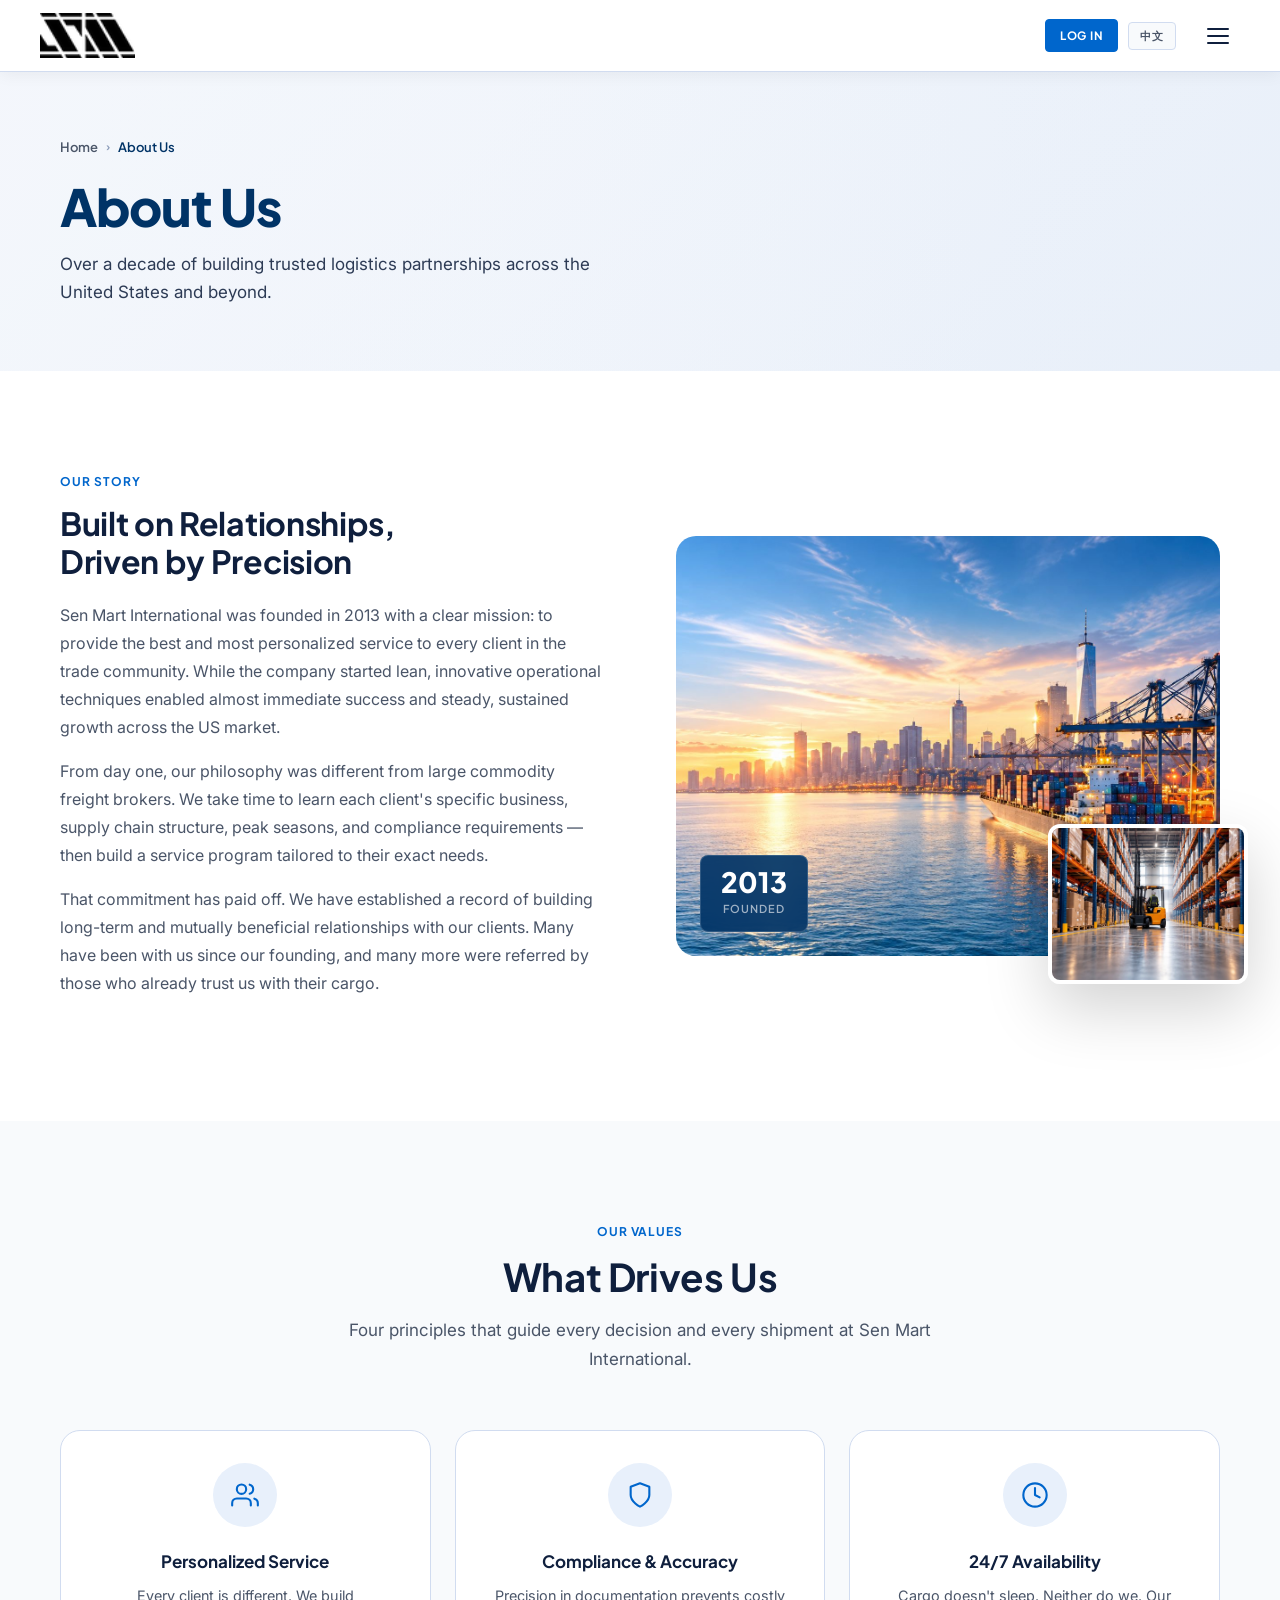
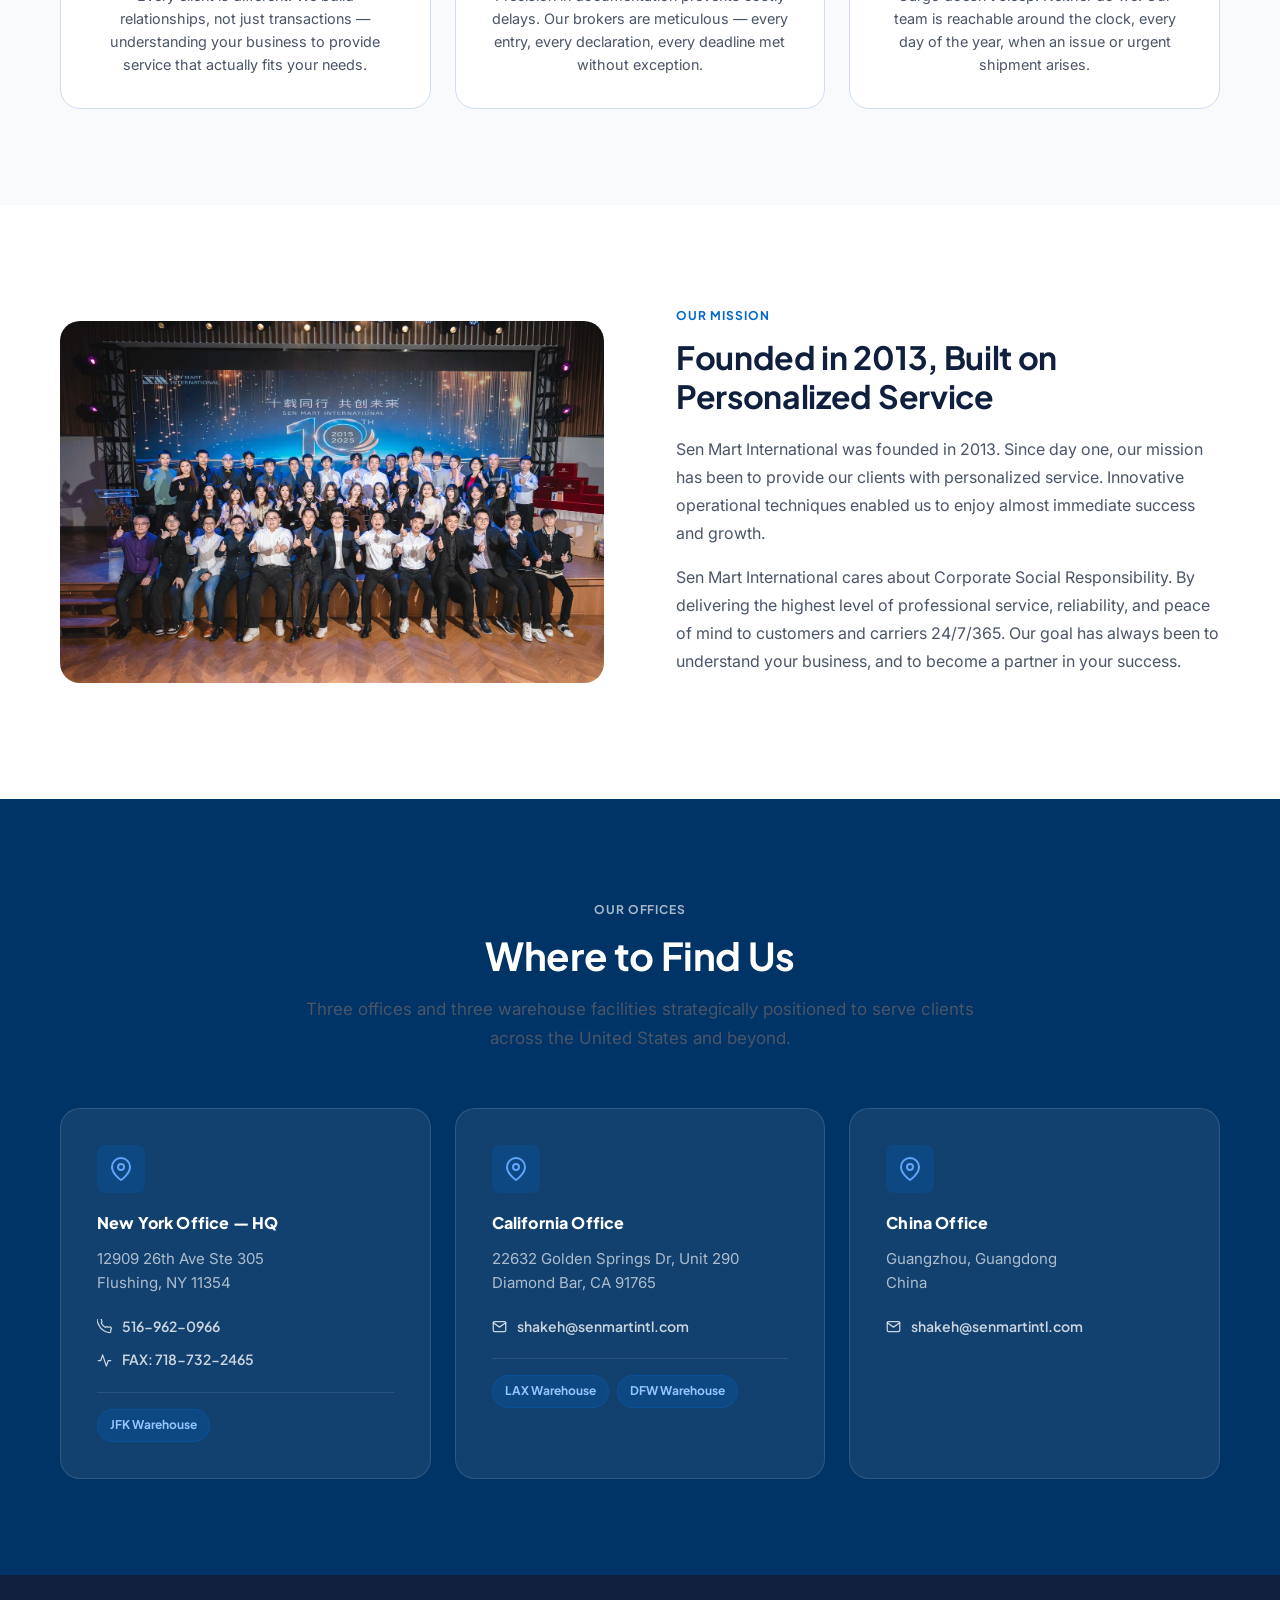
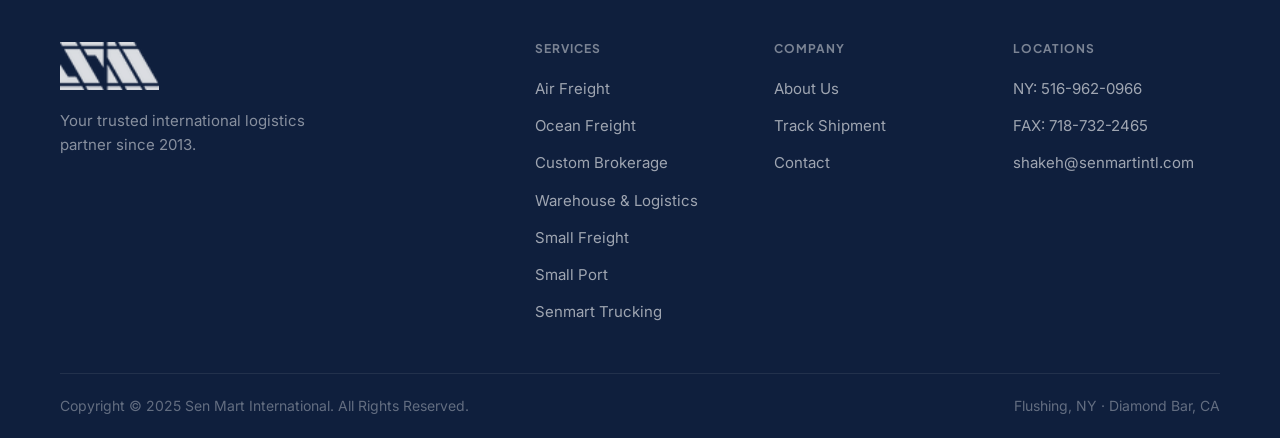
==== commit 61de492e: "Remove Intermodal links from the nav, mobile menu and footer Points the home page Intermodal Truckin" ====
--- a/about.html
+++ b/about.html
@@ -23,7 +23,6 @@
         <li><a href="index.html" class="nav-link" data-zh="首页">HOME</a></li>
         <li><a href="freight-forwarding.html" class="nav-link" data-zh="货运代理">FREIGHT FORWARDING</a></li>
         <li><a href="custom-brokerage.html" class="nav-link" data-zh="报关行">CUSTOM BROKERAGE</a></li>
-        <li><a href="intermodal.html" class="nav-link" data-zh="多式联运">INTERMODAL</a></li>
         <li><a href="warehouse.html" class="nav-link" data-zh="仓储">WAREHOUSE</a></li>
         <li><a href="track.html" class="nav-link" data-zh="货运追踪">TRACK</a></li>
         <li><a href="small-freight.html" class="nav-link" data-zh="小货运输">SMALL FREIGHT</a></li>
@@ -47,7 +46,6 @@
       <li><a href="index.html" class="mobile-nav-link" data-zh="首页">HOME</a></li>
       <li><a href="freight-forwarding.html" class="mobile-nav-link" data-zh="货运代理">FREIGHT FORWARDING</a></li>
       <li><a href="custom-brokerage.html" class="mobile-nav-link" data-zh="报关行">CUSTOM BROKERAGE</a></li>
-      <li><a href="intermodal.html" class="mobile-nav-link" data-zh="多式联运">INTERMODAL</a></li>
       <li><a href="warehouse.html" class="mobile-nav-link" data-zh="仓储">WAREHOUSE</a></li>
       <li><a href="track.html" class="mobile-nav-link" data-zh="货运追踪">TRACK</a></li>
       <li><a href="small-freight.html" class="mobile-nav-link" data-zh="小货运输">SMALL FREIGHT</a></li>
@@ -230,7 +228,6 @@
               <li><a href="freight-forwarding.html" data-zh="空运">Air Freight</a></li>
               <li><a href="freight-forwarding.html" data-zh="海运">Ocean Freight</a></li>
               <li><a href="custom-brokerage.html" data-zh="报关行">Custom Brokerage</a></li>
-              <li><a href="intermodal.html" data-zh="多式联运">Intermodal Trucking</a></li>
               <li><a href="warehouse.html" data-zh="仓储与物流">Warehouse & Logistics</a></li>
               <li><a href="small-freight.html" data-zh="小货运输">Small Freight</a></li>
               <li><a href="small-port.html">Small Port</a></li>
--- a/styles.css
+++ b/styles.css
@@ -3560,12 +3560,6 @@
 /* Why choose: 6 cards, 3 per row */
 .sf-why .sp-sol-grid { grid-template-columns: repeat(3, 1fr); }
 
-/* Get started */
-.sf-start-box { grid-template-columns: 1fr 300px; }
-.sf-start-bg {
-  position: absolute; inset: 0; width: 100%; height: 100%; object-fit: cover; opacity: 0.18; pointer-events: none;
-  -webkit-mask-image: linear-gradient(90deg, transparent 10%, #000 70%); mask-image: linear-gradient(90deg, transparent 10%, #000 70%);
-}
 
 @media (max-width: 1200px) {
   .sf-mod-grid { grid-template-columns: repeat(3, 1fr); }
@@ -3578,7 +3572,6 @@
   .sf-reverse > .sp-feature-text { order: 0; }
   .sf-steps { grid-template-columns: 1fr 1fr; gap: 36px 24px; }
   .sf-step + .sf-step::before { display: none; }
-  .sf-start-box { grid-template-columns: 1fr; }
 }
 @media (max-width: 768px) {
   .sf-modules { margin-top: -28px; }
@@ -3634,16 +3627,16 @@
   padding: calc(var(--nav-h) + 56px) 0 40px;
   background: linear-gradient(180deg, #F3F7FE 0%, #EAF1FC 100%);
 }
-.st-hero-grid { display: grid; grid-template-columns: 0.9fr 1.1fr; gap: 48px; align-items: center; }
+.st-hero-grid { position: relative; z-index: 1; display: block; }
+.st-hero-text { max-width: 540px; padding: 24px 0 8px; }
+.st-hero-bg { position: absolute; inset: 0; width: 100%; height: 100%; object-fit: cover; object-position: 75% center; opacity: 0.38; }
+.st-hero::before { content: ""; position: absolute; inset: 0; z-index: 1; pointer-events: none; background: linear-gradient(90deg, rgba(243,247,254,0.92) 0%, rgba(243,247,254,0.7) 40%, rgba(243,247,254,0.15) 75%, rgba(243,247,254,0) 100%), linear-gradient(0deg, rgba(243,247,254,0.8) 0%, rgba(243,247,254,0) 30%); }
+.st-hero > .container { position: relative; z-index: 2; }
 .st-hero h1 { font-size: clamp(2.1rem, 3.6vw, 3.1rem); font-weight: 800; line-height: 1.1; margin-bottom: 20px; }
 .st-hero .sp-actions { margin-bottom: 0; }
-.st-hero-img img {
-  display: block; width: 100%; height: auto; border-radius: 18px;
-  box-shadow: 0 30px 70px rgba(15,40,90,0.18);
-}
 .st-highlights {
   display: grid; grid-template-columns: repeat(3, 1fr);
-  margin-top: 48px; background: #fff; border: 1px solid #E1E8F3; border-radius: 14px;
+  margin-top: 56px; background: rgba(255,255,255,0.92); backdrop-filter: blur(6px); border: 1px solid #E1E8F3; border-radius: 14px;
   box-shadow: 0 12px 30px rgba(15,40,90,0.06);
 }
 .st-hl { display: flex; align-items: center; gap: 14px; padding: 22px 26px; color: var(--sp-blue); }
@@ -3692,23 +3685,17 @@
 .st-why-item h3 { font-size: 1.02rem; font-weight: 700; margin-bottom: 4px; }
 .st-why-item p { font-size: 0.875rem; color: var(--text-secondary); line-height: 1.55; }
 
-.st-locations { display: grid; grid-template-columns: repeat(3, 1fr); background: #F5F8FE; border: 1px solid #E1E8F3; border-radius: 14px; }
+.st-locations { display: grid; grid-template-columns: repeat(3, 1fr); background: #fff; border: 1px solid #E1E8F3; border-radius: 14px; }
 .st-loc { display: flex; gap: 16px; padding: 28px 30px; color: var(--sp-blue); }
 .st-loc + .st-loc { border-left: 1px solid #E1E8F3; }
 .st-loc svg { flex-shrink: 0; margin-top: 2px; }
 .st-loc b { display: block; font-family: var(--font-head); font-size: 1.05rem; color: var(--sp-ink); margin-bottom: 4px; }
 .st-loc span { font-size: 0.9rem; color: var(--text-secondary); line-height: 1.5; }
 
-.st-cta { position: relative; overflow: hidden; padding: 96px 0; background: #0B1B3F; }
-.st-cta-bg { position: absolute; inset: 0; width: 100%; height: 100%; object-fit: cover; object-position: center 60%; }
-.st-cta::before { content: ''; position: absolute; inset: 0; z-index: 1; background: linear-gradient(90deg, rgba(8,24,56,0.92) 0%, rgba(8,24,56,0.7) 45%, rgba(8,24,56,0.1) 80%); }
-.st-cta-inner { position: relative; z-index: 2; }
-.st-cta .sp-kicker { color: #9CC0FF; }
-.sp-page .st-cta h2 { color: #fff; font-size: clamp(2rem, 3.4vw, 2.9rem); font-weight: 800; line-height: 1.12; margin-bottom: 16px; }
-.st-cta p { color: rgba(255,255,255,0.85); max-width: 460px; margin-bottom: 28px; line-height: 1.65; }
-
 @media (max-width: 1100px) {
-  .st-hero-grid, .st-ports { grid-template-columns: 1fr; }
+  .st-ports { grid-template-columns: 1fr; }
+  .st-hero-bg { object-position: 70% center; }
+  .st-hero::before { background: linear-gradient(90deg, rgba(243,247,254,0.95) 0%, rgba(243,247,254,0.82) 60%, rgba(243,247,254,0.4) 100%); }
   .st-svc-grid { grid-template-columns: 1fr 1fr; }
   .st-why { grid-template-columns: 1fr 1fr; }
   .st-why-item:nth-child(n) { border-right: 1px solid #E6ECF5; border-bottom: 1px solid #E6ECF5; }
@@ -3717,7 +3704,7 @@
 }
 @media (max-width: 768px) {
   .st-hero { padding: calc(var(--nav-h) + 32px) 0 32px; }
-  .st-section, .st-cta { padding: 60px 0; }
+  .st-section { padding: 60px 0; }
   .st-head { flex-direction: column; align-items: flex-start; }
   .st-highlights, .st-locations { grid-template-columns: 1fr; }
   .st-hl + .st-hl, .st-loc + .st-loc { border-left: 0; border-top: 1px solid #E6ECF5; }
@@ -3725,7 +3712,6 @@
   .st-why-item:nth-child(n) { border-right: 0; border-bottom: 1px solid #E6ECF5; }
   .st-why-item:last-child { border-bottom: 0; }
   .st-gallery { grid-template-columns: 1fr 1fr; grid-auto-rows: 150px; gap: 10px; }
-  .st-cta::before { background: rgba(8,24,56,0.78); }
 }
 
 /* Small Freight has an extra Portal button in the nav, so it needs the hamburger menu sooner */
@@ -3734,3 +3720,39 @@
   .sf-page .hamburger { display: flex; }
   .sf-page .nav-actions { margin-left: auto; }
 }
+
+/* Product page banners (Small Freight, Small Port, Senmart Trucking) share one content width */
+.sp-page .sp-hero > .container,
+.st-page .st-hero > .container { max-width: 1440px; }
+
+/* Banner whose photo is already pale (contact page): show it at full strength, right-aligned */
+.page-banner--soft .page-banner-bg { opacity: 1; background-position: right center; }
+.page-banner--soft .page-banner-bg::after { background: linear-gradient(90deg, rgba(244,247,252,0.6) 0%, rgba(244,247,252,0) 50%); }
+
+/* Senmart Trucking: domestic / intermodal content */
+.st-split { display: grid; grid-template-columns: 1fr 1fr; gap: 64px; align-items: center; }
+.st-split h2 { font-size: clamp(1.8rem, 2.8vw, 2.4rem); font-weight: 800; margin-bottom: 18px; }
+.st-split-text > p { color: var(--text-secondary); line-height: 1.75; margin-bottom: 14px; }
+.st-split-text .sp-checks { margin-top: 10px; }
+.st-split-text .sp-checks strong { color: var(--sp-ink); }
+.st-split-img img { display: block; width: 100%; aspect-ratio: 4 / 3; object-fit: cover; border-radius: 18px; box-shadow: 0 24px 56px rgba(15,40,90,0.14); }
+.st-split-img img[src*="st-port"] { object-position: 72% center; }
+.st-split-rev .st-split-img img { object-position: 60% center; }
+.st-head .sp-kicker { margin-bottom: 8px; }
+.st-types { list-style: none; display: grid; grid-template-columns: repeat(4, 1fr); gap: 12px; }
+.st-types li {
+  position: relative; padding: 16px 16px 16px 46px;
+  background: #fff; border: 1px solid #E1E8F3; border-radius: 10px;
+  font-family: var(--font-head); font-size: 0.9rem; font-weight: 600; color: var(--sp-ink);
+}
+.st-types li::before {
+  content: ""; position: absolute; left: 16px; top: 50%; transform: translateY(-50%);
+  width: 20px; height: 20px; border-radius: 50%;
+  background: var(--sp-blue) url("data:image/svg+xml,%3Csvg xmlns='http://www.w3.org/2000/svg' viewBox='0 0 24 24' fill='none' stroke='white' stroke-width='3.5' stroke-linecap='round' stroke-linejoin='round'%3E%3Cpolyline points='20 6 9 17 4 12'/%3E%3C/svg%3E") center / 11px no-repeat;
+}
+@media (max-width: 1100px) {
+  .st-split { grid-template-columns: 1fr; gap: 36px; }
+  .st-split-rev .st-split-img { order: 2; }
+  .st-types { grid-template-columns: repeat(2, 1fr); }
+}
+@media (max-width: 480px) { .st-types { grid-template-columns: 1fr; } }
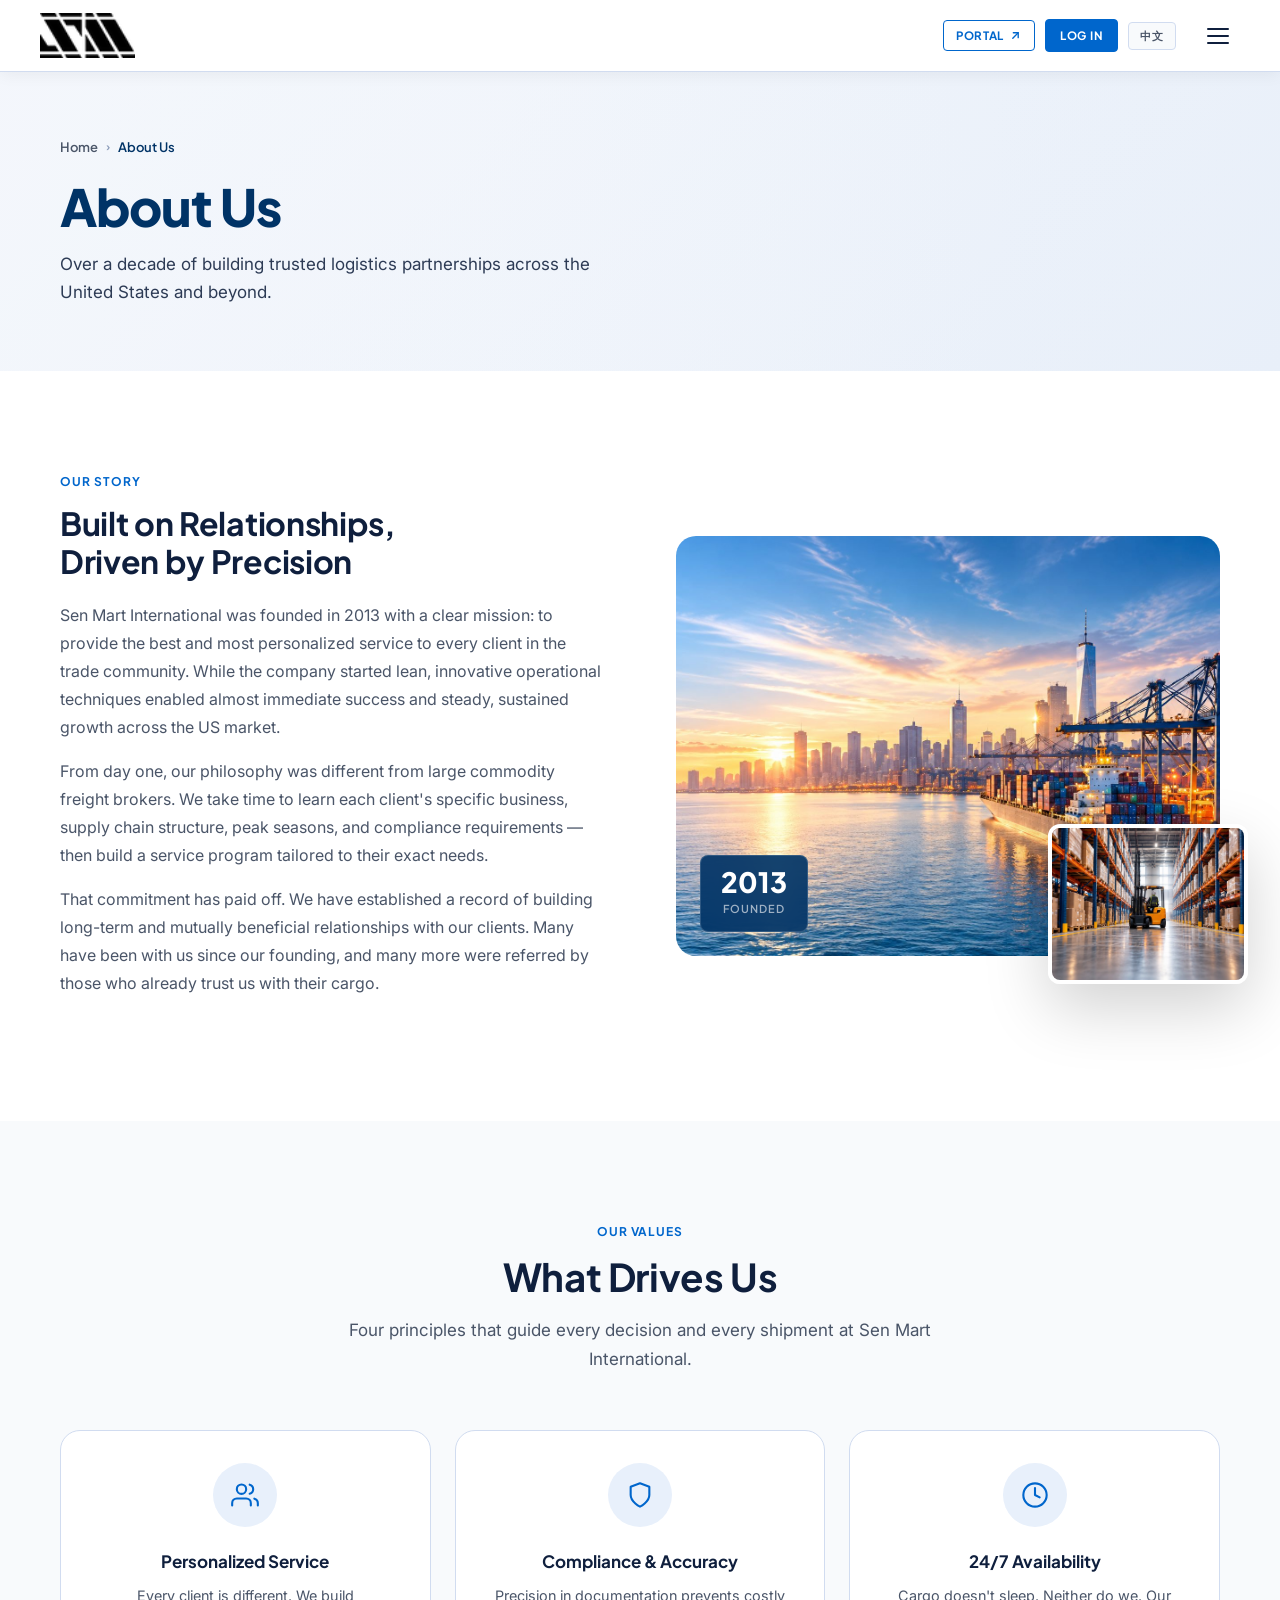
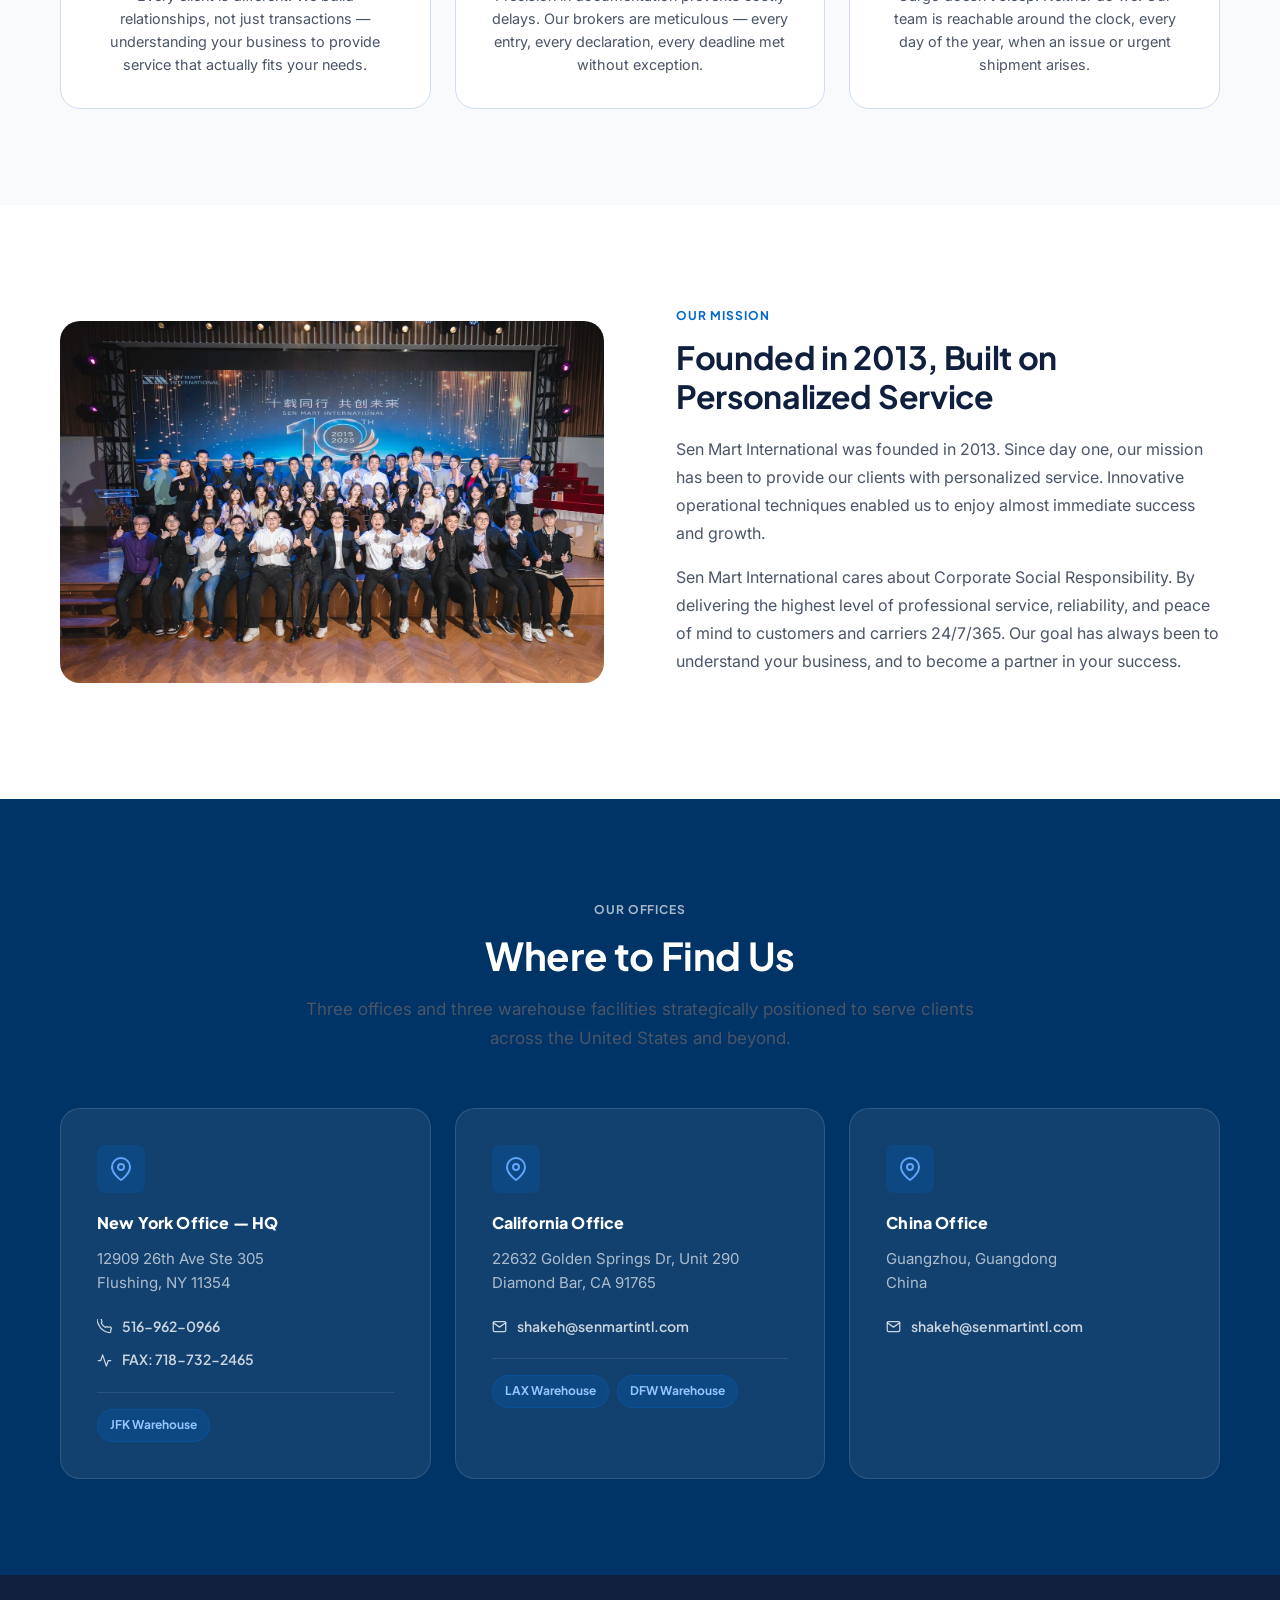
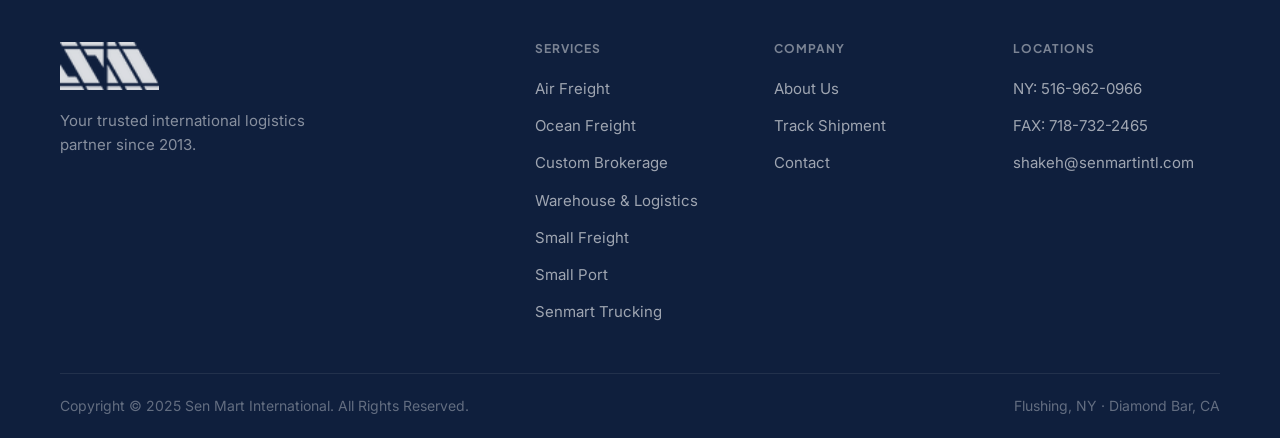
==== commit 6c007954: "Show the Portal button in the nav on every page, including phones Co-Authored-By: Claude Opus 5.5 (1" ====
--- a/about.html
+++ b/about.html
@@ -32,6 +32,7 @@
         <li><a href="contact.html" class="nav-link" data-zh="联系我们">CONTACT</a></li>
       </ul>
       <div class="nav-actions">
+        <a href="https://coolcopa0303-png.github.io/smallfreight/login/" target="_blank" rel="noopener" class="nav-portal"><span data-zh="进入后台">Portal</span> <svg width="13" height="13" viewBox="0 0 24 24" fill="none" stroke="currentColor" stroke-width="2.5" stroke-linecap="round" stroke-linejoin="round" aria-hidden="true"><path d="M7 17L17 7"/><polyline points="8 7 17 7 17 16"/></svg></a>
         <button type="button" class="nav-login" data-auth-open data-zh="登录">Log In</button>
         <button class="lang-toggle" id="langToggle" aria-label="Switch language">中文</button>
       </div>
--- a/styles.css
+++ b/styles.css
@@ -3487,7 +3487,13 @@
   transition: background var(--transition-fast), color var(--transition-fast);
 }
 .nav-portal:hover { background: var(--accent); color: #fff; }
-@media (max-width: 480px) { .nav-portal { display: none; } }
+@media (max-width: 480px) {
+  .nav-actions { gap: 6px; }
+  .nav-portal, .nav-login { padding: 5px 9px; font-size: 0.66rem; letter-spacing: 0.04em; }
+  .nav-portal svg { width: 10px; height: 10px; }
+  .lang-toggle { padding: 4px 8px; }
+  .nav-logo-img { height: 38px; }
+}
 
 /* Hero */
 .sf-hero-bg { height: 70%; opacity: 0.3; object-position: center 60%; }
@@ -3714,12 +3720,6 @@
   .st-gallery { grid-template-columns: 1fr 1fr; grid-auto-rows: 150px; gap: 10px; }
 }
 
-/* Small Freight has an extra Portal button in the nav, so it needs the hamburger menu sooner */
-@media (max-width: 1599px) {
-  .sf-page .nav-links { display: none; }
-  .sf-page .hamburger { display: flex; }
-  .sf-page .nav-actions { margin-left: auto; }
-}
 
 /* Product page banners (Small Freight, Small Port, Senmart Trucking) share one content width */
 .sp-page .sp-hero > .container,
@@ -3756,3 +3756,11 @@
   .st-types { grid-template-columns: repeat(2, 1fr); }
 }
 @media (max-width: 480px) { .st-types { grid-template-columns: 1fr; } }
+
+/* Very narrow phones: keep logo, Portal, Log In, language and menu on one line */
+@media (max-width: 380px) {
+  .nav > .container { padding: 0 14px; }
+  .nav-logo-img { height: 32px; }
+  .nav-portal svg { display: none; }
+  .nav-actions { gap: 5px; }
+}
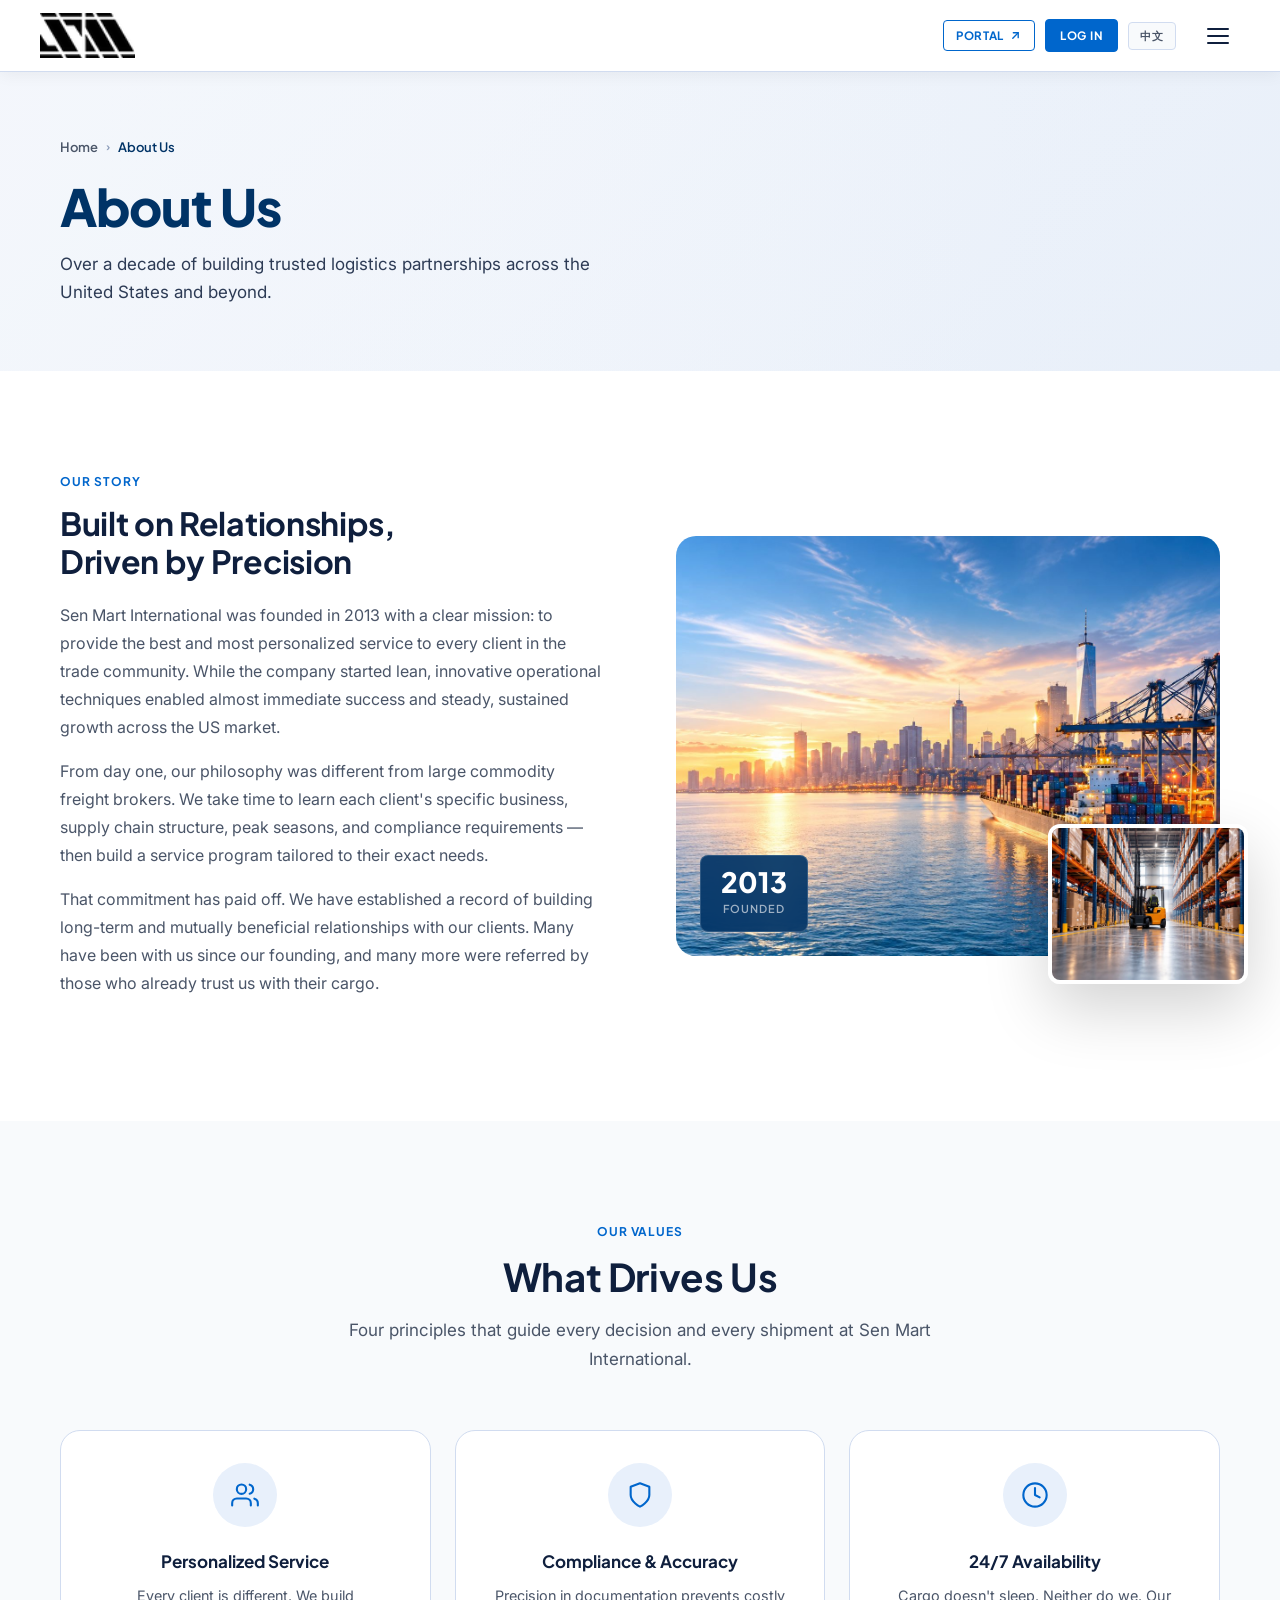
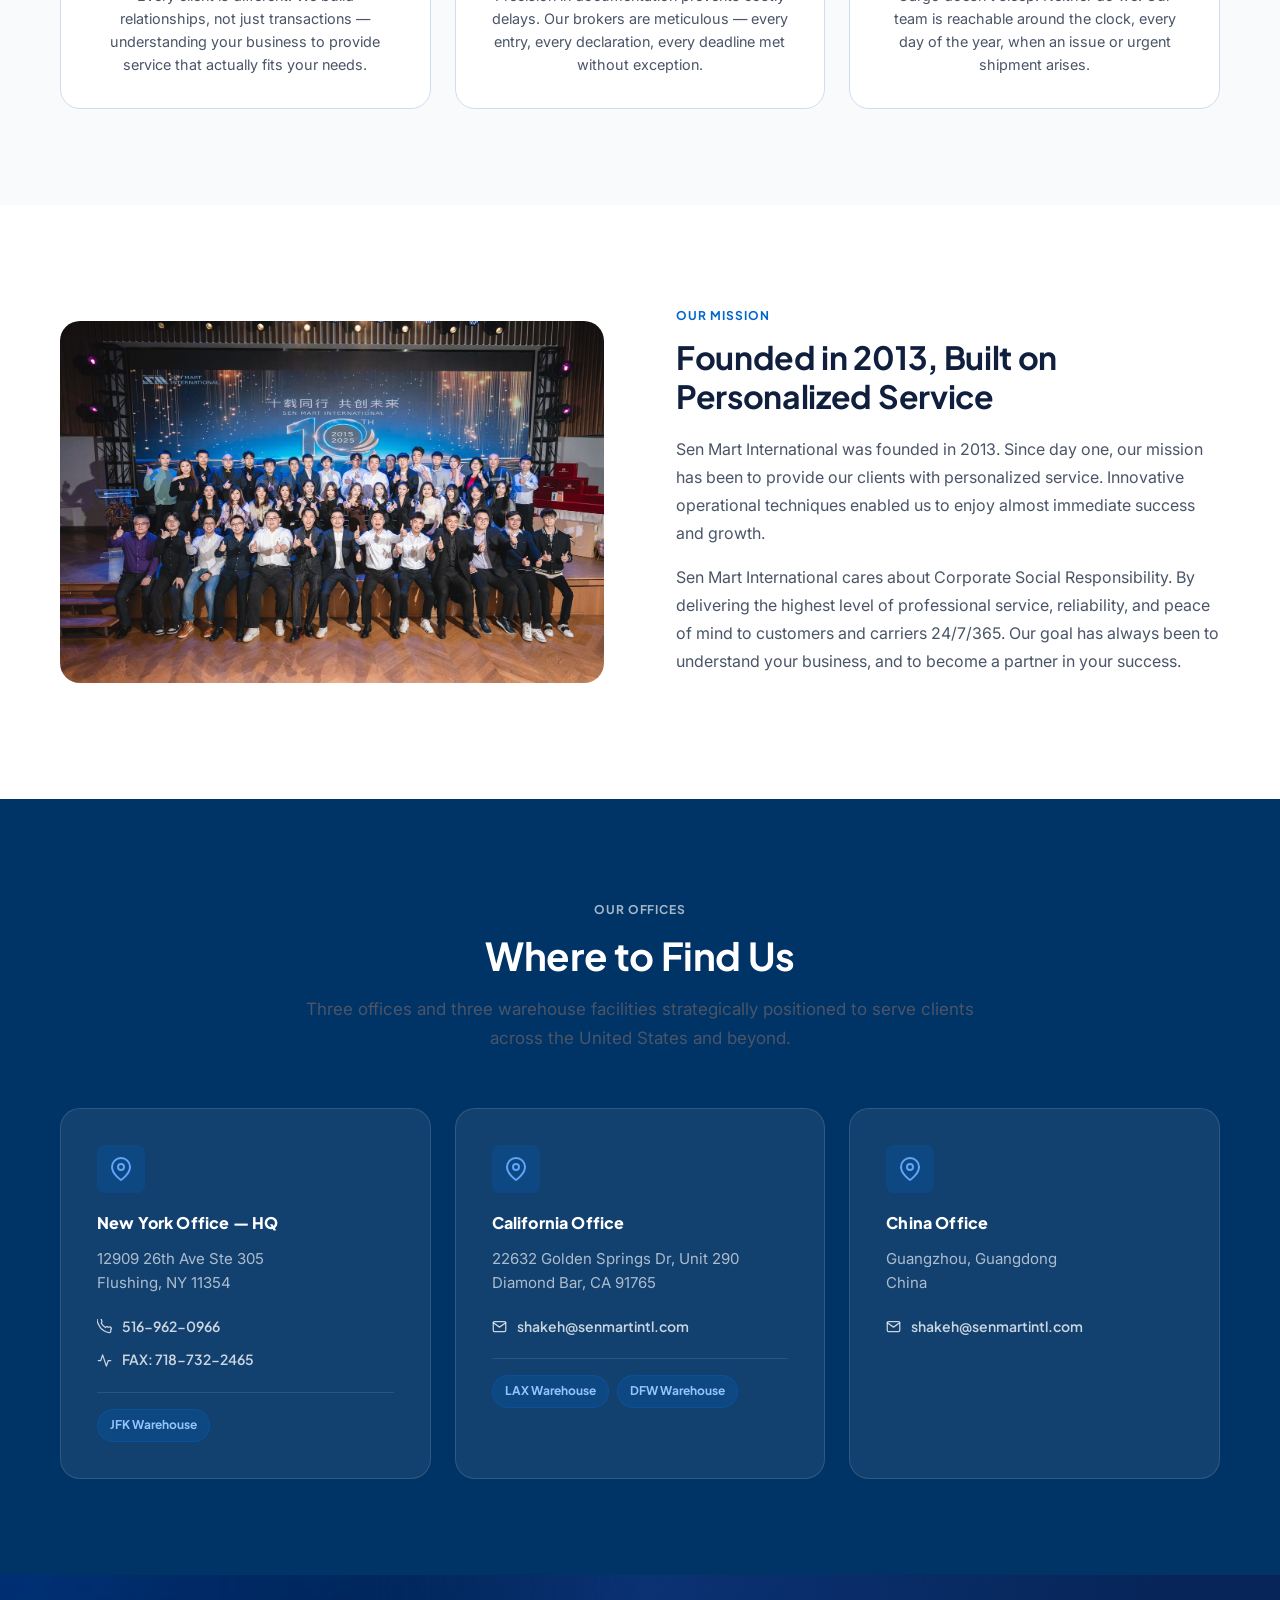
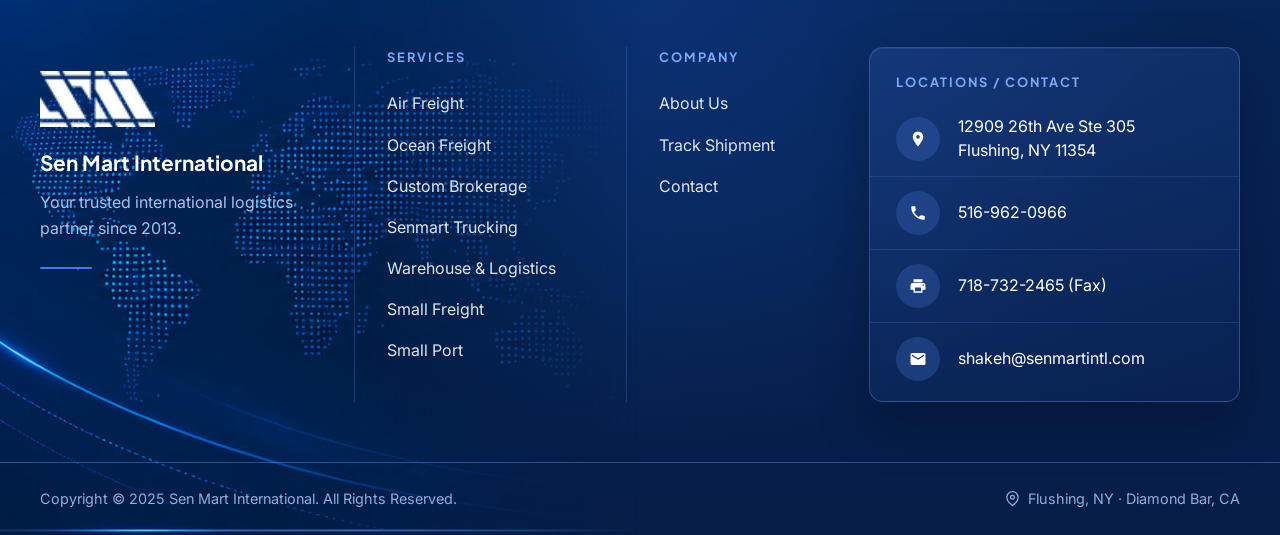
==== commit 1407c857: "New site footer: dark navy with world-map art and a contact card Same footer on every page: brand bl" ====
--- a/about.html
+++ b/about.html
@@ -23,11 +23,11 @@
         <li><a href="index.html" class="nav-link" data-zh="首页">HOME</a></li>
         <li><a href="freight-forwarding.html" class="nav-link" data-zh="货运代理">FREIGHT FORWARDING</a></li>
         <li><a href="custom-brokerage.html" class="nav-link" data-zh="报关行">CUSTOM BROKERAGE</a></li>
+        <li><a href="senmart-trucking.html" class="nav-link" data-zh="自营车队">SENMART TRUCKING</a></li>
         <li><a href="warehouse.html" class="nav-link" data-zh="仓储">WAREHOUSE</a></li>
         <li><a href="track.html" class="nav-link" data-zh="货运追踪">TRACK</a></li>
         <li><a href="small-freight.html" class="nav-link" data-zh="小货运输">SMALL FREIGHT</a></li>
         <li><a href="small-port.html" class="nav-link">SMALL PORT</a></li>
-        <li><a href="senmart-trucking.html" class="nav-link" data-zh="自营车队">SENMART TRUCKING</a></li>
         <li><a href="about.html" class="nav-link" data-zh="关于我们">ABOUT US</a></li>
         <li><a href="contact.html" class="nav-link" data-zh="联系我们">CONTACT</a></li>
       </ul>
@@ -47,11 +47,11 @@
       <li><a href="index.html" class="mobile-nav-link" data-zh="首页">HOME</a></li>
       <li><a href="freight-forwarding.html" class="mobile-nav-link" data-zh="货运代理">FREIGHT FORWARDING</a></li>
       <li><a href="custom-brokerage.html" class="mobile-nav-link" data-zh="报关行">CUSTOM BROKERAGE</a></li>
+      <li><a href="senmart-trucking.html" class="mobile-nav-link" data-zh="自营车队">SENMART TRUCKING</a></li>
       <li><a href="warehouse.html" class="mobile-nav-link" data-zh="仓储">WAREHOUSE</a></li>
       <li><a href="track.html" class="mobile-nav-link" data-zh="货运追踪">TRACK</a></li>
       <li><a href="small-freight.html" class="mobile-nav-link" data-zh="小货运输">SMALL FREIGHT</a></li>
       <li><a href="small-port.html" class="mobile-nav-link">SMALL PORT</a></li>
-      <li><a href="senmart-trucking.html" class="mobile-nav-link" data-zh="自营车队">SENMART TRUCKING</a></li>
       <li><a href="about.html" class="mobile-nav-link" data-zh="关于我们">ABOUT US</a></li>
       <li><a href="contact.html" class="mobile-nav-link" data-zh="联系我们">CONTACT</a></li>
       <li><a href="#login" class="mobile-nav-link" data-auth-open data-zh="客户登录">CUSTOMER LOG IN</a></li>
@@ -213,49 +213,50 @@
     </div>
   </section>
 
-  <footer class="footer">
-    <div class="container">
-      <div class="footer-top">
-        <div class="footer-brand">
-          <a href="index.html" class="nav-logo footer-logo">
-            <img src="logo.png" alt="Sen Mart International" class="nav-logo-img footer-logo-img" />
-          </a>
-          <p class="footer-tagline" data-zh="自2013年起，您值得信赖的国际物流合作伙伴。">Your trusted international logistics partner since 2013.</p>
-        </div>
-        <div class="footer-links-wrap">
-          <div class="footer-col">
-            <div class="footer-col-title" data-zh="服务">Services</div>
-            <ul>
-              <li><a href="freight-forwarding.html" data-zh="空运">Air Freight</a></li>
-              <li><a href="freight-forwarding.html" data-zh="海运">Ocean Freight</a></li>
-              <li><a href="custom-brokerage.html" data-zh="报关行">Custom Brokerage</a></li>
-              <li><a href="warehouse.html" data-zh="仓储与物流">Warehouse & Logistics</a></li>
-              <li><a href="small-freight.html" data-zh="小货运输">Small Freight</a></li>
-              <li><a href="small-port.html">Small Port</a></li>
-              <li><a href="senmart-trucking.html" data-zh="自营车队">Senmart Trucking</a></li>
-            </ul>
-          </div>
-          <div class="footer-col">
-            <div class="footer-col-title" data-zh="公司">Company</div>
-            <ul>
-              <li><a href="about.html" data-zh="关于我们">About Us</a></li>
-              <li><a href="track.html" data-zh="货运追踪">Track Shipment</a></li>
-              <li><a href="contact.html" data-zh="联系我们">Contact</a></li>
-            </ul>
-          </div>
-          <div class="footer-col">
-            <div class="footer-col-title" data-zh="联系方式">Locations</div>
-            <ul>
-              <li><a href="tel:5169620966">NY: 516-962-0966</a></li>
-              <li><a href="tel:7187322465">FAX: 718-732-2465</a></li>
-              <li><a href="mailto:shakeh@senmartintl.com">shakeh@senmartintl.com</a></li>
-            </ul>
-          </div>
-        </div>
-      </div>
-      <div class="footer-bottom">
+  <footer class="footer site-footer">
+    <div class="container">
+      <div class="sft-top">
+        <div class="sft-brand">
+          <a href="index.html" class="sft-logo"><img src="logo.png" alt="Sen Mart International" /></a>
+          <b class="sft-name">Sen Mart International</b>
+          <p class="sft-tagline" data-zh="自2013年起，您值得信赖的国际物流合作伙伴。">Your trusted international logistics partner since 2013.</p>
+          <span class="sft-rule" aria-hidden="true"></span>
+        </div>
+        <div class="sft-col">
+          <div class="sft-title" data-zh="服务">Services</div>
+          <ul>
+            <li><a href="freight-forwarding.html" data-zh="空运">Air Freight</a></li>
+            <li><a href="freight-forwarding.html" data-zh="海运">Ocean Freight</a></li>
+            <li><a href="custom-brokerage.html" data-zh="报关行">Custom Brokerage</a></li>
+            <li><a href="senmart-trucking.html" data-zh="自营车队">Senmart Trucking</a></li>
+            <li><a href="warehouse.html" data-zh="仓储与物流">Warehouse &amp; Logistics</a></li>
+            <li><a href="small-freight.html" data-zh="小货运输">Small Freight</a></li>
+            <li><a href="small-port.html">Small Port</a></li>
+          </ul>
+        </div>
+        <div class="sft-col">
+          <div class="sft-title" data-zh="公司">Company</div>
+          <ul>
+            <li><a href="about.html" data-zh="关于我们">About Us</a></li>
+            <li><a href="track.html" data-zh="货运追踪">Track Shipment</a></li>
+            <li><a href="contact.html" data-zh="联系我们">Contact</a></li>
+          </ul>
+        </div>
+        <div class="sft-card">
+          <div class="sft-title" data-zh="地址 / 联系方式">Locations / Contact</div>
+          <ul>
+            <li><span class="sft-ico"><svg width="18" height="18" viewBox="0 0 24 24" fill="currentColor" aria-hidden="true"><path d="M12 2a7 7 0 00-7 7c0 5.25 7 13 7 13s7-7.75 7-13a7 7 0 00-7-7zm0 9.5A2.5 2.5 0 1112 6.5a2.5 2.5 0 010 5z"/></svg></span><span>12909 26th Ave Ste 305<br />Flushing, NY 11354</span></li>
+            <li><span class="sft-ico"><svg width="18" height="18" viewBox="0 0 24 24" fill="currentColor" aria-hidden="true"><path d="M6.6 10.8a15.1 15.1 0 006.6 6.6l2.2-2.2a1 1 0 011-.25 11.4 11.4 0 003.6.57 1 1 0 011 1V20a1 1 0 01-1 1A17 17 0 013 4a1 1 0 011-1h3.5a1 1 0 011 1c0 1.25.2 2.45.57 3.57a1 1 0 01-.25 1z"/></svg></span><a href="tel:5169620966">516-962-0966</a></li>
+            <li><span class="sft-ico"><svg width="18" height="18" viewBox="0 0 24 24" fill="currentColor" aria-hidden="true"><path d="M19 8H5a3 3 0 00-3 3v6h4v4h12v-4h4v-6a3 3 0 00-3-3zm-3 11H8v-5h8v5zm3-7a1 1 0 110-2 1 1 0 010 2zM18 3H6v4h12V3z"/></svg></span><a href="tel:7187322465"><span>718-732-2465</span> <span data-zh="（传真）">(Fax)</span></a></li>
+            <li><span class="sft-ico"><svg width="18" height="18" viewBox="0 0 24 24" fill="currentColor" aria-hidden="true"><path d="M20 4H4a2 2 0 00-2 2v12a2 2 0 002 2h16a2 2 0 002-2V6a2 2 0 00-2-2zm0 4l-8 5-8-5V6l8 5 8-5v2z"/></svg></span><a href="mailto:shakeh@senmartintl.com">shakeh@senmartintl.com</a></li>
+          </ul>
+        </div>
+      </div>
+    </div>
+    <div class="sft-bottom">
+      <div class="container sft-bottom-inner">
         <p data-zh="版权所有 &copy; 2025 Sen Mart International。保留所有权利。">Copyright &copy; 2025 Sen Mart International. All Rights Reserved.</p>
-        <p class="footer-credit">Flushing, NY · Diamond Bar, CA</p>
+        <p class="sft-places"><svg width="15" height="15" viewBox="0 0 24 24" fill="none" stroke="currentColor" stroke-width="2" stroke-linecap="round" stroke-linejoin="round" aria-hidden="true"><path d="M21 10c0 7-9 13-9 13s-9-6-9-13a9 9 0 0118 0z"/><circle cx="12" cy="10" r="3"/></svg>Flushing, NY · Diamond Bar, CA</p>
       </div>
     </div>
   </footer>
--- a/styles.css
+++ b/styles.css
@@ -3677,7 +3677,7 @@
 .st-port-list span { font-size: 0.9rem; color: var(--text-secondary); }
 .st-map img { display: block; width: 100%; height: auto; border-radius: 16px; }
 
-.st-gallery { display: grid; grid-template-columns: repeat(4, 1fr); grid-auto-rows: 210px; gap: 16px; }
+.st-gallery { display: grid; grid-template-columns: repeat(4, 1fr); grid-auto-rows: 260px; gap: 16px; }
 .st-gallery figure { margin: 0; overflow: hidden; border-radius: 12px; }
 .st-gallery .st-g-wide { grid-column: span 2; }
 .st-gallery img { display: block; width: 100%; height: 100%; object-fit: cover; transition: transform 0.6s ease; }
@@ -3764,3 +3764,66 @@
   .nav-portal svg { display: none; }
   .nav-actions { gap: 5px; }
 }
+
+/* ======================== SITE FOOTER (dark navy, world-map corner) ======================== */
+.site-footer {
+  position: relative; overflow: hidden; padding: 0;
+  background: radial-gradient(ellipse at 50% 0%, #0B3274 0%, rgba(11,50,116,0) 60%), linear-gradient(180deg, #072558 0%, #061D47 100%);
+  color: rgba(255,255,255,0.75);
+}
+.site-footer::before {
+  content: ""; position: absolute; left: 0; top: 0; width: 640px; height: 100%; max-height: 560px; pointer-events: none;
+  background: url("image/footer-map.jpg") left top / cover no-repeat;
+  -webkit-mask-image: linear-gradient(90deg, #000 55%, transparent); mask-image: linear-gradient(90deg, #000 55%, transparent);
+  opacity: 0.9;
+}
+.site-footer > .container { position: relative; max-width: 1440px; }
+.sft-top { display: grid; grid-template-columns: 1.15fr 1fr 0.8fr 1.45fr; align-items: start; padding: 72px 0 60px; }
+.sft-brand { padding-right: 40px; padding-top: 24px; }
+.sft-logo img { display: block; height: 56px; width: auto; filter: brightness(0) invert(1); }
+.sft-name { display: block; margin-top: 18px; font-family: var(--font-head); font-size: 1.3rem; font-weight: 700; color: #fff; }
+.sft-tagline { margin-top: 10px; max-width: 320px; font-size: 1rem; line-height: 1.6; color: #A9C2EC; }
+.sft-rule { display: block; width: 52px; height: 2px; margin-top: 26px; background: #3E7BEA; border-radius: 2px; }
+.sft-col { padding: 0 32px; border-left: 1px solid rgba(110,150,230,0.22); min-height: 100%; }
+.sft-title {
+  font-family: var(--font-head); font-size: 0.8rem; font-weight: 700; letter-spacing: 0.16em; text-transform: uppercase;
+  color: #7FA8F5; margin-bottom: 22px;
+}
+.sft-col ul { list-style: none; display: flex; flex-direction: column; gap: 14px; }
+.sft-col a { font-size: 1rem; color: rgba(255,255,255,0.88); text-decoration: none; transition: color var(--transition-fast); }
+.sft-col a:hover { color: #7FA8F5; }
+.sft-card {
+  margin-left: 24px; padding: 24px 0 6px;
+  background: linear-gradient(160deg, rgba(40,80,160,0.35) 0%, rgba(12,40,96,0.35) 100%);
+  border: 1px solid rgba(110,150,230,0.35); border-radius: 14px;
+  box-shadow: 0 20px 50px rgba(0,8,30,0.35), inset 0 1px 0 rgba(255,255,255,0.05);
+  -webkit-backdrop-filter: blur(6px); backdrop-filter: blur(6px);
+}
+.sft-card .sft-title { padding: 0 26px; margin-bottom: 8px; }
+.sft-card ul { list-style: none; }
+.sft-card li { display: flex; align-items: center; gap: 18px; padding: 14px 26px; font-size: 1rem; color: #fff; line-height: 1.45; }
+.sft-card li + li { border-top: 1px solid rgba(110,150,230,0.18); }
+.sft-card a { color: #fff; text-decoration: none; }
+.sft-card a:hover { color: #7FA8F5; }
+.sft-ico { width: 44px; height: 44px; flex-shrink: 0; display: flex; align-items: center; justify-content: center; border-radius: 50%; background: rgba(60,105,190,0.35); color: #fff; }
+.sft-bottom { position: relative; border-top: 1px solid rgba(90,140,235,0.45); }
+.sft-bottom-inner { display: flex; align-items: center; justify-content: space-between; gap: 16px; flex-wrap: wrap; padding-top: 24px; padding-bottom: 24px; }
+.site-footer .sft-bottom-inner { max-width: 1440px; }
+.sft-bottom p { font-size: 0.9rem; color: #94ADD8; }
+.sft-places { display: inline-flex; align-items: center; gap: 8px; }
+
+@media (max-width: 1200px) {
+  .sft-top { grid-template-columns: 1fr 1fr 1fr; row-gap: 40px; }
+  .sft-card { grid-column: 1 / -1; margin-left: 0; max-width: 620px; }
+  .sft-brand { padding-top: 0; }
+}
+@media (max-width: 768px) {
+  .sft-top { grid-template-columns: 1fr 1fr; padding: 52px 0 44px; }
+  .sft-brand { grid-column: 1 / -1; padding-right: 0; }
+  .sft-col { padding: 0 16px 0 0; border-left: 0; }
+  .sft-card li { padding: 12px 18px; gap: 14px; font-size: 0.95rem; }
+  .sft-card .sft-title { padding: 0 18px; }
+  .sft-ico { width: 38px; height: 38px; }
+  .site-footer::before { width: 100%; opacity: 0.5; }
+  .sft-bottom-inner { flex-direction: column; text-align: center; }
+}
